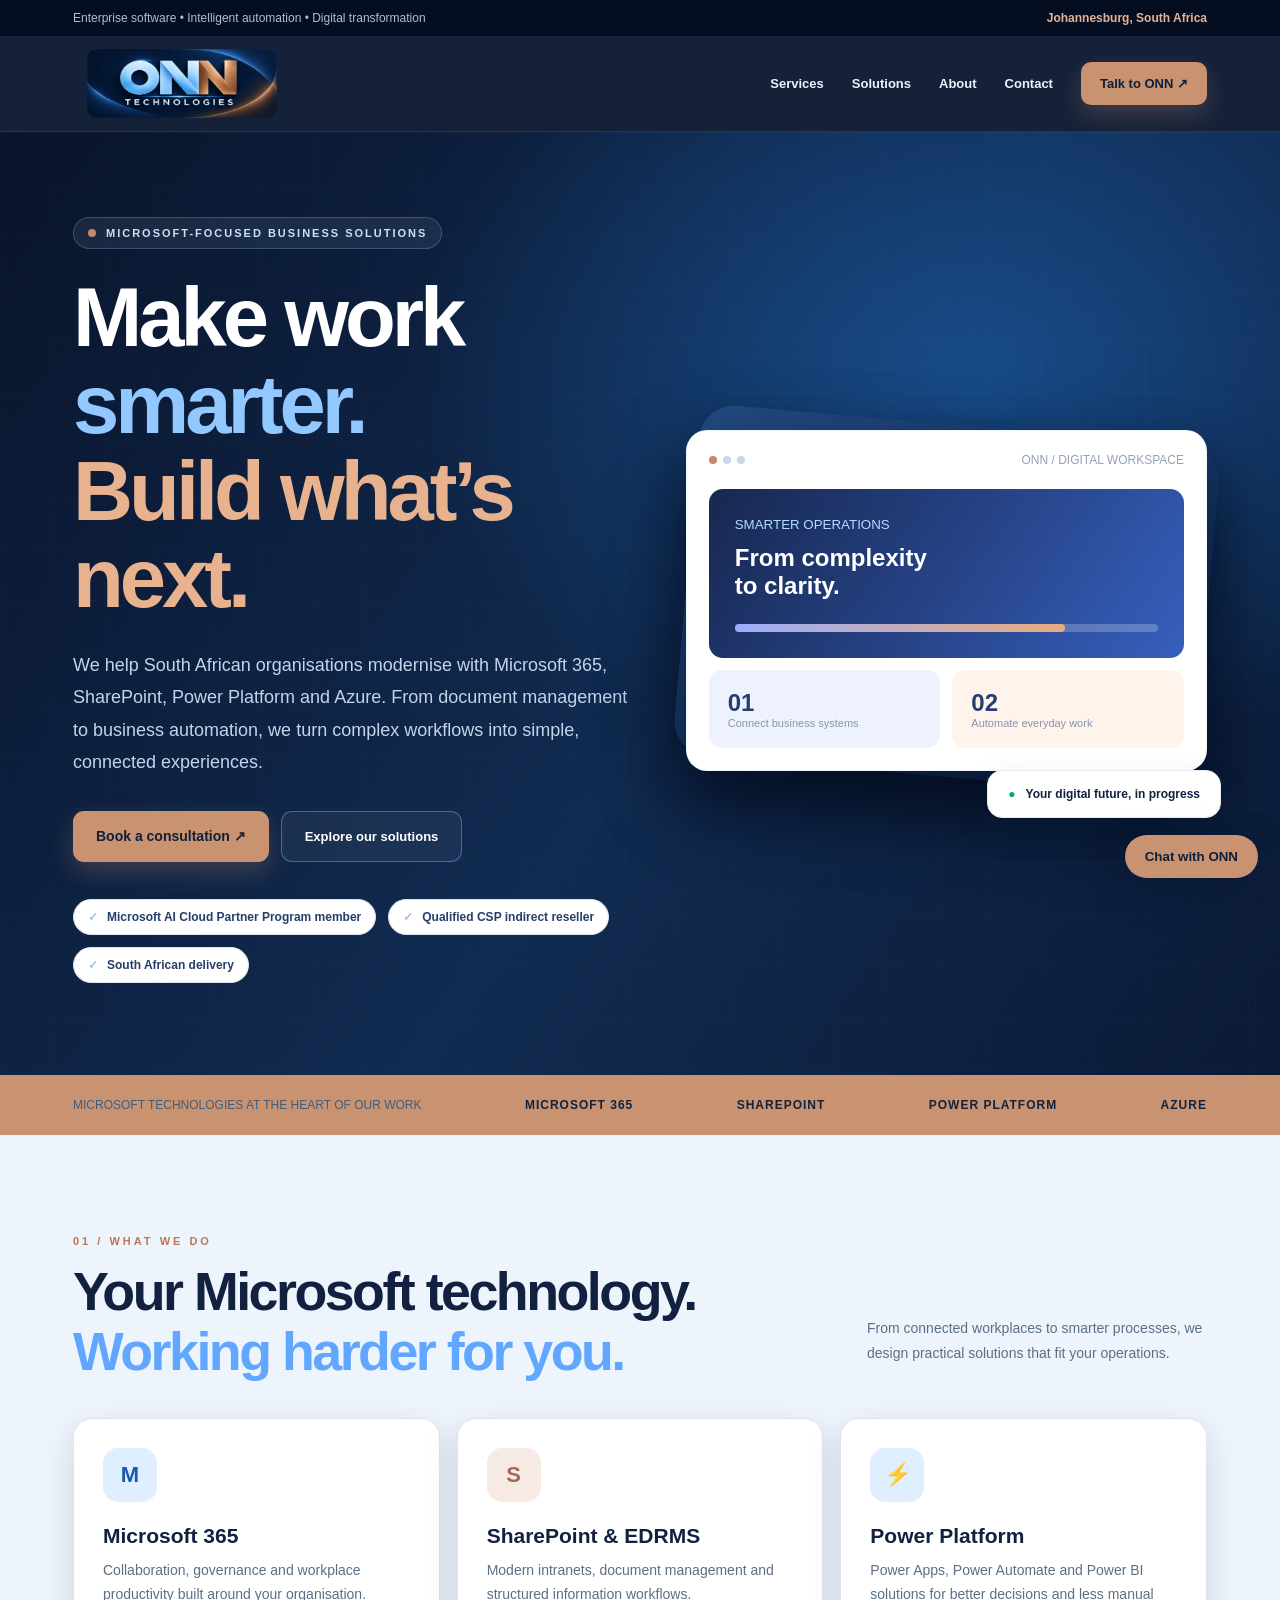
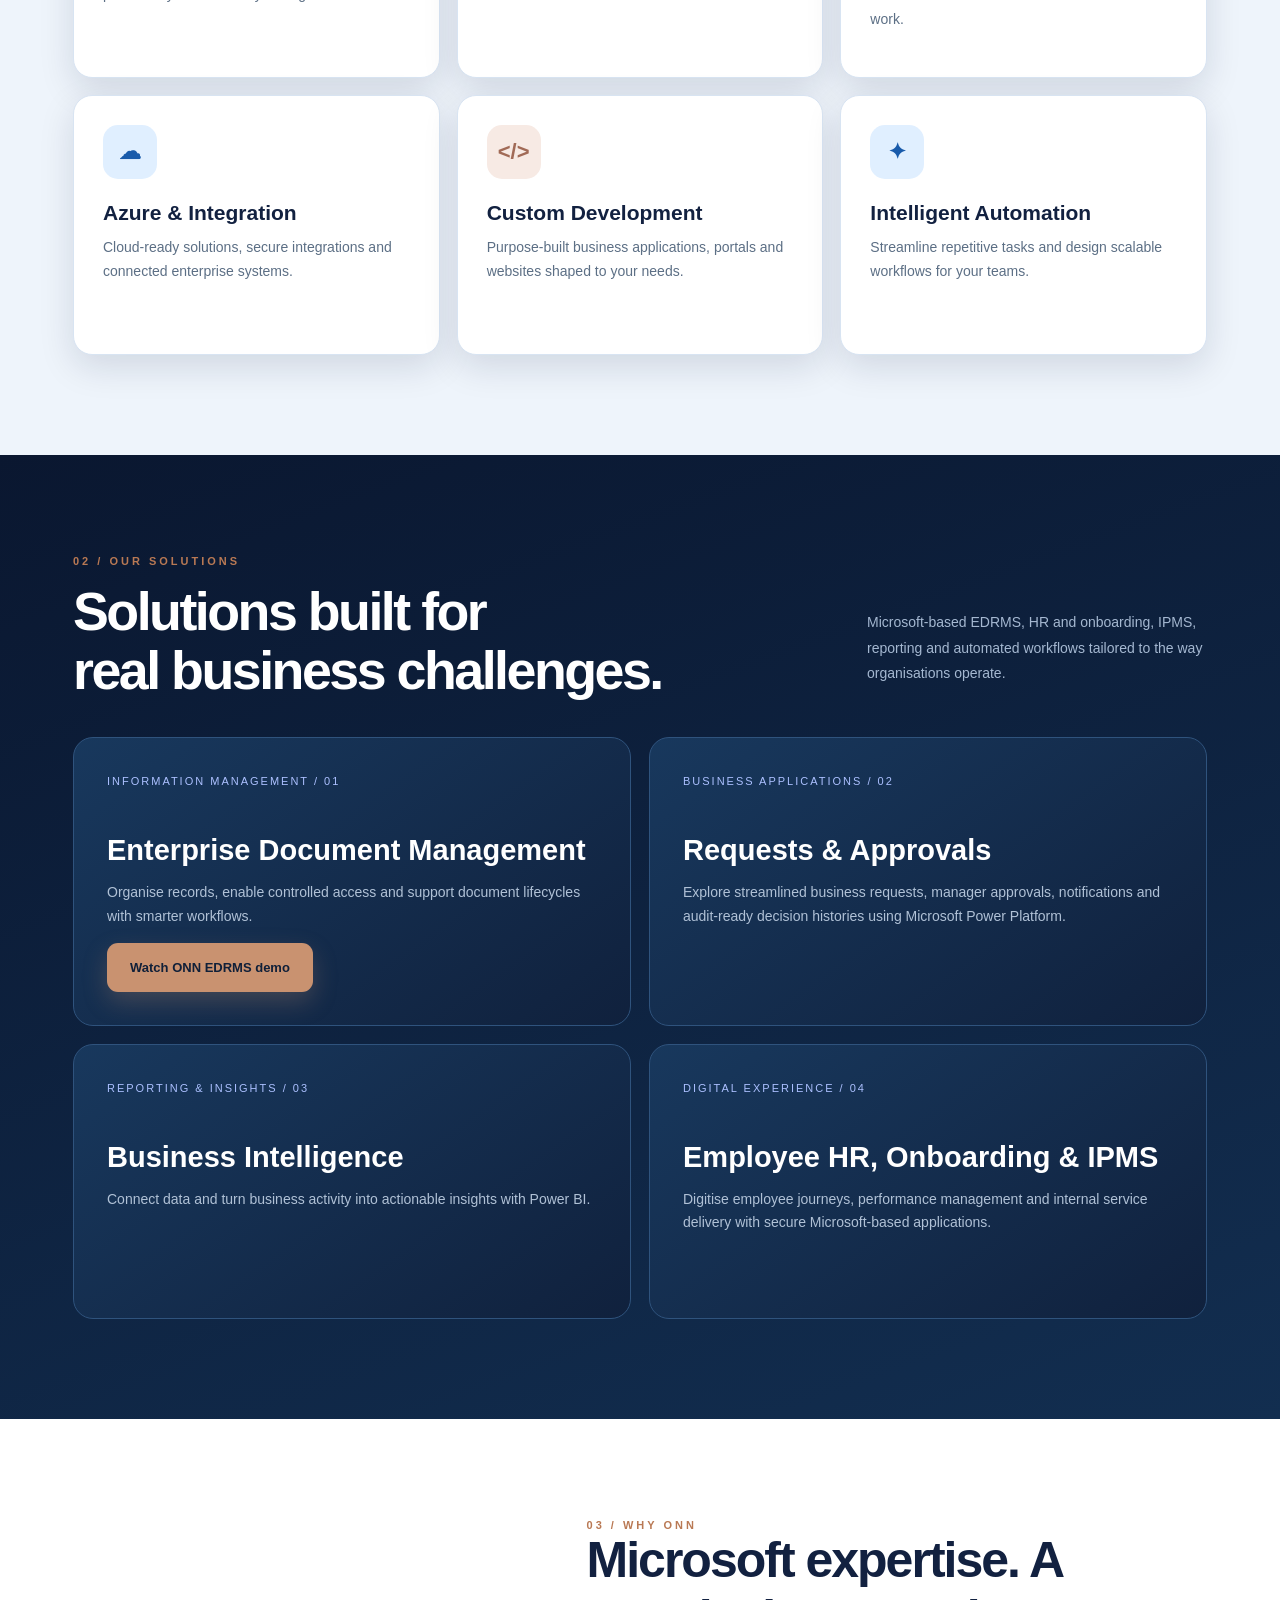
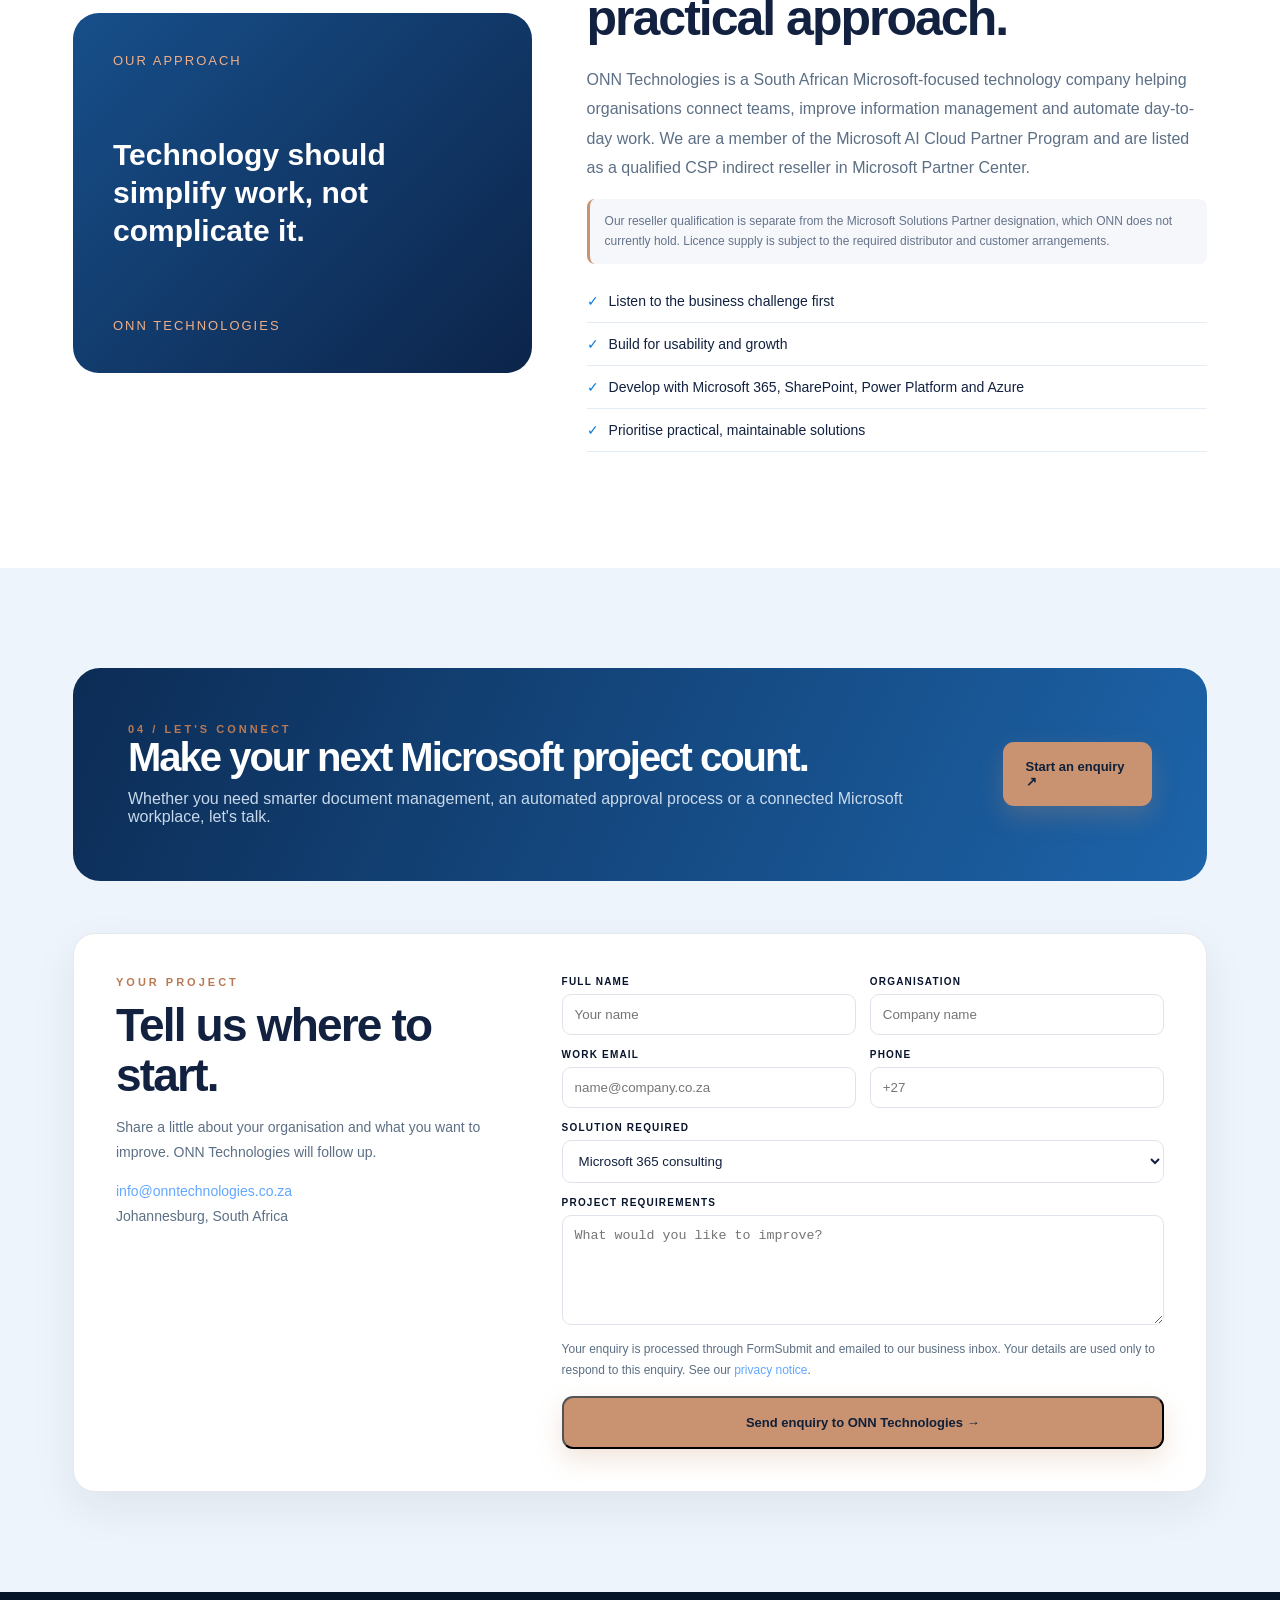
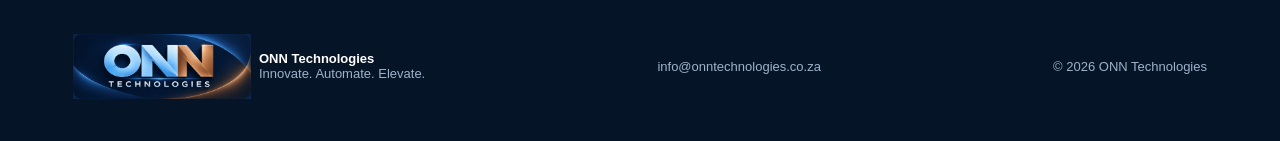
==== index.html @ a4c0054c "Refresh ONN homepage with Microsoft-first messaging and verified partner status" ====
<!doctype html>
<html lang="en">
<head>
  <meta charset="utf-8"><meta name="viewport" content="width=device-width,initial-scale=1">
  <meta name="theme-color" content="#071f47">
  <link rel="icon" href="/favicon.ico?v=20261018" sizes="any">
  <link rel="icon" type="image/png" sizes="16x16" href="/favicon-16x16.png?v=20261018">
  <link rel="icon" type="image/png" sizes="32x32" href="/favicon-32x32.png?v=20261018">
  <link rel="apple-touch-icon" sizes="180x180" href="/apple-touch-icon.png?v=20261018">
  <meta name="description" content="ONN Technologies builds Microsoft-powered business solutions across Microsoft 365, SharePoint, Power Platform, Azure and EDRMS, with custom software, AI and intelligent automation in South Africa.">
  <link rel="canonical" href="https://onntechnologies.co.za/">
  <meta name="robots" content="index,follow,max-image-preview:large">
  <meta property="og:type" content="website">
  <meta property="og:site_name" content="ONN Technologies">
  <meta property="og:url" content="https://onntechnologies.co.za/">
  <meta property="og:title" content="ONN Technologies | Microsoft Business Solutions">
  <meta property="og:description" content="ONN Technologies builds Microsoft-powered business solutions across Microsoft 365, SharePoint, Power Platform, Azure and EDRMS, with custom software, AI and intelligent automation in South Africa.">
  <meta property="og:image" content="https://onntechnologies.co.za/images/onn-social-card.png">
  <meta property="og:image:secure_url" content="https://onntechnologies.co.za/images/onn-social-card.png">
  <meta property="og:image:type" content="image/png">
  <meta property="og:image:width" content="1200">
  <meta property="og:image:height" content="630">
  <meta property="og:image:alt" content="ONN Technologies — Microsoft-powered business solutions. Microsoft 365, SharePoint, Power Platform, Azure, EDRMS and intelligent automation. Custom software &amp; AI. Built around your business.">
  <meta name="twitter:card" content="summary_large_image">
  <meta name="twitter:title" content="ONN Technologies | Microsoft Business Solutions">
  <meta name="twitter:description" content="ONN Technologies builds Microsoft-powered business solutions across Microsoft 365, SharePoint, Power Platform, Azure and EDRMS, with custom software, AI and intelligent automation in South Africa.">
  <meta name="twitter:image" content="https://onntechnologies.co.za/images/onn-social-card.png">
  <meta name="twitter:image:alt" content="ONN Technologies — Microsoft-powered business solutions. Microsoft 365, SharePoint, Power Platform, Azure, EDRMS and intelligent automation. Custom software &amp; AI. Built around your business.">
  <script type="application/ld+json">{"@context":"https://schema.org","@type":"Organization","name":"ONN Technologies","url":"https://onntechnologies.co.za/","email":"info@onntechnologies.co.za","description":"ONN Technologies builds Microsoft-powered business solutions across Microsoft 365, SharePoint, Power Platform, Azure and EDRMS, with custom software, AI and intelligent automation in South Africa.","areaServed":{"@type":"Country","name":"South Africa"}}</script>
  <!-- Google Analytics 4: ONN Technologies -->
  <script async src="https://www.googletagmanager.com/gtag/js?id=G-RWSY60K7QZ"></script>
  <script>
    window.dataLayer = window.dataLayer || [];
    function gtag(){dataLayer.push(arguments);}
    gtag('js', new Date());
    gtag('config', 'G-RWSY60K7QZ');
  </script>
  <title>ONN Technologies | Microsoft Business Solutions</title>
  <style>
:root{--navy:#101b34;--blue:#315fd1;--orange:#d9794c;--pale:#f7f7f5;--text:#24304a;--sub:#68758a}*{box-sizing:border-box}html{scroll-behavior:smooth}body{margin:0;font-family:Inter,Segoe UI,Arial,sans-serif;color:var(--text);background:#fff}a{text-decoration:none;color:inherit}.wrap{max-width:1190px;margin:auto;padding:0 28px}.bar{height:36px;background:#10182c;color:#d3d9e7;font-size:12px;display:flex;align-items:center}.bar .wrap{width:100%;display:flex;justify-content:space-between}.bar strong{color:#ffc0a0}.nav{position:sticky;top:0;z-index:20;background:#ffffffed;backdrop-filter:blur(15px);border-bottom:1px solid #e8e9ee}.navin{height:78px;display:flex;align-items:center;justify-content:space-between}.brand{display:flex;align-items:center;gap:12px;font-weight:900;font-size:23px;letter-spacing:-1.1px;color:var(--navy)}.logomark{height:46px;width:46px;background:linear-gradient(140deg,#14224a,#467bec 65%,#d9794c);border-radius:14px;display:grid;place-items:center;color:white;box-shadow:0 10px 20px #1468e52e;font-size:26px}.brand small{display:block;font-size:9px;letter-spacing:4px;color:#8192a9;margin-top:-4px}.brand em{color:var(--orange);font-style:normal}.navlinks{display:flex;gap:28px;align-items:center;font-size:13px;font-weight:700}.navlinks a:hover{color:var(--blue)}.navlinks .call{color:white;background:var(--navy);padding:14px 19px;border-radius:10px}.menu{display:none;background:none;border:0;font-size:27px}.hero{background:linear-gradient(150deg,#f0f3fd 0,#fff 62%,#fff8f1 100%);overflow:hidden}.heroin{min-height:680px;display:grid;grid-template-columns:1.04fr .96fr;gap:48px;align-items:center;padding-top:85px;padding-bottom:92px}.tag{display:inline-flex;align-items:center;gap:10px;border:1px solid #dce2f3;padding:9px 14px;border-radius:25px;background:white;font-size:11px;letter-spacing:2px;font-weight:850;color:#3157a2}.tag:before{content:"";height:8px;width:8px;background:var(--orange);border-radius:50%}h1{font-size:clamp(47px,5.8vw,78px);line-height:1.045;letter-spacing:-4.5px;color:var(--navy);margin:26px 0}h1 span{color:var(--blue)}h1 em{color:var(--orange);font-style:normal}.lead{color:var(--sub);font-size:18px;line-height:1.8;max-width:570px}.buttons{display:flex;gap:12px;flex-wrap:wrap;margin-top:33px}.btn{padding:17px 23px;border-radius:11px;font-weight:800;font-size:13px;display:inline-block;transition:.2s}.btn:hover{transform:translateY(-3px)}.btn-primary{color:white;background:var(--orange);box-shadow:0 15px 28px #d9794c3f}.btn-outline{background:white;border:1px solid #dfe4ec}.trust{display:flex;gap:18px;flex-wrap:wrap;margin-top:37px;color:#73849b;font-size:12px}.trust span:before{content:'✓';color:#1a8c72;margin-right:7px}.art{position:relative;padding:35px 0}.art:before{content:'';position:absolute;inset:30px 0;background:linear-gradient(145deg,#151e3e,#294275);border-radius:35px;transform:rotate(5deg);box-shadow:0 35px 55px #09264e37}.dashboard{position:relative;background:#fff;border-radius:21px;box-shadow:0 24px 55px #0f30604f;padding:22px}.dashbar{display:flex;justify-content:space-between;align-items:center;font-size:12px;color:#94a2b5}.dots{display:flex;gap:6px}.dots i{width:8px;height:8px;border-radius:50%;background:#cbd6e6}.dots i:first-child{background:var(--orange)}.dashhero{background:linear-gradient(130deg,#17294f,#3765ce);padding:26px;border-radius:14px;margin-top:22px;color:white}.dashhero small{color:#b5dcff}.dashhero h3{font-size:24px;margin:11px 0 24px}.track{height:8px;border-radius:20px;background:#ffffff3a}.track:before{content:'';display:block;height:100%;width:78%;background:linear-gradient(90deg,#9aaefa,#e9ab7f);border-radius:20px}.stats{display:grid;grid-template-columns:1fr 1fr;gap:12px;margin-top:12px}.stat{background:#eef2ff;padding:19px;border-radius:13px}.stat:nth-child(2){background:#fff4ec}.stat strong{font-size:24px;color:#263d72}.stat span{display:block;font-size:11px;color:#8695ab}.float{position:absolute;right:-14px;bottom:-12px;background:white;border:1px solid #e5e8ef;border-radius:15px;padding:16px 20px;box-shadow:0 13px 33px #092b4e22;font-size:12px;font-weight:800}.float b{color:#08a66a;margin-right:7px}.ribbon{background:#101b35;color:#d5e4f6}.ribbonin{display:flex;justify-content:space-between;align-items:center;padding-top:23px;padding-bottom:23px;gap:24px;flex-wrap:wrap}.ribbon b{font-size:12px;letter-spacing:1px}.ribbon p{color:#93a7c2;font-size:12px;margin:0}.section{padding:100px 0}.section.light{background:var(--pale)}.section.dark{background:#111c35;color:white}.sectionlabel{color:var(--orange);font-size:11px;letter-spacing:3px;font-weight:900}.heading{display:flex;align-items:end;justify-content:space-between;gap:25px;margin:15px 0 37px}.heading h2{font-size:clamp(35px,4.2vw,56px);line-height:1.1;letter-spacing:-2.5px;max-width:690px;margin:0}.heading h2 em{color:var(--blue);font-style:normal}.heading p{max-width:340px;color:var(--sub);font-size:14px;line-height:1.8}.cards{display:grid;grid-template-columns:repeat(3,1fr);gap:17px}.card{background:white;border:1px solid #e5e8ef;padding:29px;border-radius:19px;min-height:260px;transition:.2s}.card:hover{transform:translateY(-5px);box-shadow:0 22px 45px #123b7214}.ico{width:54px;height:54px;border-radius:15px;background:#e9edff;display:grid;place-items:center;color:var(--blue);font-size:22px;font-weight:850}.card:nth-child(3n+2) .ico{background:#fff0e7;color:var(--orange)}.card h3{font-size:21px;margin:22px 0 10px}.card p{color:var(--sub);font-size:14px;line-height:1.75;margin:0}.dark .heading p{color:#a5b8d1}.solutiongrid{display:grid;grid-template-columns:repeat(2,1fr);gap:18px}.solution{padding:33px;background:linear-gradient(130deg,#202e55,#121f3c);border:1px solid #34466e;border-radius:20px;min-height:275px}.solution small{font-size:11px;color:#acc0ff;letter-spacing:2px}.solution h3{font-size:29px;margin:45px 0 12px}.solution p{font-size:14px;color:#b0c1d6;line-height:1.7}.aboutgrid{display:grid;grid-template-columns:.85fr 1.15fr;gap:55px;align-items:center}.quote{min-height:360px;border-radius:26px;padding:40px;background:linear-gradient(150deg,#355ed1,#17274f);color:white;display:flex;flex-direction:column;justify-content:space-between}.quote strong{font-size:30px;line-height:1.27}.quote span{color:#f1ae86;font-size:13px;letter-spacing:2px}.aboutgrid h2{font-size:50px;letter-spacing:-2px;margin:0 0 18px}.aboutgrid p{color:var(--sub);line-height:1.85}.points{padding:0;list-style:none}.points li{padding:13px 0;border-bottom:1px solid #e4ecf5;font-size:14px}.points li:before{content:'✓';color:#0b78dd;margin-right:10px}.cta{background:linear-gradient(120deg,#0a2550,#0e4a94);border-radius:27px;padding:55px;color:white;display:flex;justify-content:space-between;align-items:center;gap:35px}.cta h2{font-size:40px;letter-spacing:-2px;margin:0 0 10px}.cta p{color:#c8d9eb;margin:0}.footer{background:#061428;color:#9fb2c9;padding:42px 0;font-size:13px}.footerin{display:flex;justify-content:space-between;align-items:center;gap:30px;flex-wrap:wrap}.footer strong{color:white} .preview{position:fixed;bottom:18px;left:18px;z-index:40;background:#ffeddb;color:#71400a;border:1px solid #ffd4a2;border-radius:12px;padding:10px 15px;font-weight:800;font-size:12px;box-shadow:0 10px 24px #0002} @media(max-width:850px){.heroin,.aboutgrid{grid-template-columns:1fr}.art{max-width:560px;margin:auto;width:100%}.cards{grid-template-columns:repeat(2,1fr)}.heading{display:block}.menu{display:block}.navlinks{display:none;position:absolute;top:78px;left:0;right:0;background:white;padding:25px;box-shadow:0 15px 30px #0001;flex-direction:column}.navlinks.open{display:flex}.ribbonin{justify-content:center}}@media(max-width:600px){.wrap{padding:0 20px}.bar{display:none}.heroin{padding-top:55px}h1{letter-spacing:-2.6px}.cards,.solutiongrid{grid-template-columns:1fr}.section{padding:65px 0}.heading h2,.aboutgrid h2{font-size:38px}.cta{display:block;padding:32px}.cta h2{font-size:31px}.cta .btn{margin-top:22px}.float{right:0}.ribbonin{justify-content:flex-start}.preview{font-size:10px}}

/* Refined ONN signature palette: sapphire, ink, ivory, muted copper */
:root{--navy:#101b34;--blue:#315fd1;--orange:#d9794c;--pale:#f7f7f5;--text:#24304a;--sub:#68758a}
.hero{background:radial-gradient(circle at 80% 10%,#e7ecff 0,transparent 43%),linear-gradient(140deg,#f9faff,#fff 65%,#fff5ee)}
.btn-primary{background:linear-gradient(125deg,#ce6c41,#e48b61);box-shadow:0 13px 30px #d9794c36}
.logomark{background:linear-gradient(140deg,#12234a,#3765ce 70%,#d9794c)}
.card{box-shadow:0 5px 25px #19264a08}.card:hover{border-color:#b9c8f6;box-shadow:0 22px 48px #273f7e1b}
.art:before{background:linear-gradient(150deg,#111c35,#273e72)}
.dashhero{background:linear-gradient(125deg,#172750,#365fbd)}
.section.dark{background:linear-gradient(145deg,#101b34,#182749)}
.solution{background:linear-gradient(145deg,#1b2b51,#14213e);border-color:#34476f}
:focus-visible{outline:3px solid #315fd1;outline-offset:3px}

/* VISIBLY DISTINCT SECOND COLOUR DIRECTION — deep midnight editorial */
:root{--navy:#08142c;--blue:#61a7ff;--orange:#ffad69;--pale:#edf4fa;--text:#122140;--sub:#5c6f85}
.bar{background:#050d20;color:#aebed4}
.nav{background:#0b1831f5;border-color:#1e345a}.brand{color:#fff}.brand small{color:#a7bddd}.navlinks{color:#ecf3ff}.navlinks .call{background:#ffa766;color:#142344}.menu{color:white}
.hero{background:radial-gradient(ellipse at 76% 25%,#174b88 0%,transparent 41%),linear-gradient(125deg,#09142b 0%,#112b51 55%,#0b1a35 100%)!important;position:relative}
.hero:before{content:'';position:absolute;inset:0;opacity:.35;pointer-events:none;background-image:linear-gradient(#ffffff0c 1px,transparent 1px),linear-gradient(90deg,#ffffff0c 1px,transparent 1px);background-size:52px 52px}
.heroin{position:relative;min-height:740px}
.hero h1{color:#fff;font-size:clamp(57px,6.5vw,90px);letter-spacing:-4px}
.hero h1 span{color:#8dc3ff}.hero h1 em{color:#ffb777}
.hero .lead{color:#c4d4e9}.hero .trust{color:#bdcce0}.hero .trust span:before{color:#ffa766}
.hero .tag{background:#ffffff12;border-color:#6da3e955;color:#c3e2ff}
.hero .btn-primary{background:#ffa766;color:#12213e;box-shadow:0 12px 35px #f7995840}
.hero .btn-outline{background:#ffffff0d;border-color:#88bfff66;color:#fff}
.art:before{background:linear-gradient(145deg,#234b83,#0d254b)!important;box-shadow:0 38px 70px #02081680}
.dashboard{border:1px solid #bddaff44;box-shadow:0 32px 76px #02071690}
.logomark{background:linear-gradient(130deg,#316ac3,#80bbff 65%,#ffa766)}
.ribbon{background:#f5a66b;color:#10203d}.ribbon p{color:#32435d}
.section.light{background:#eef4fb}.sectionlabel{color:#c36a2a}
.section.dark{background:linear-gradient(160deg,#0a1730,#122e50)!important}
.card{border:1px solid #d8e4f2;box-shadow:0 12px 35px #071b3920}.card:hover{border-color:#83b9f1}
.ico{background:#e0efff;color:#195bab}.card:nth-child(3n+2) .ico{background:#fff0e2;color:#bd6c2c}
.solution{background:linear-gradient(145deg,#18385d,#10213d);border-color:#2f537d}
.quote{background:linear-gradient(135deg,#174f8a,#0c244a)}
.cta{background:linear-gradient(115deg,#0c2c55,#1d64aa)}.cta .btn-primary{background:#ffad69;color:#132441}
.preview{background:#102c56;color:#fff;border-color:#69a2dd}
@media(max-width:850px){.navlinks{background:#0b1831;color:#fff}}

/* Softer copper accents — client preview, no changes to live site */
:root{--orange:#C48770}
.hero h1 em{color:#E0B5A2}
.hero .btn-primary,.cta .btn-primary{background:#C48770;color:#101c31;box-shadow:0 12px 30px #985e4b30}
.navlinks .call{background:#3E77B8;color:#fff}
.ribbon{background:#D5E4F3;color:#11233F}.ribbon p{color:#425D7A}
.hero .trust span:before{color:#9BC4E9}
.tag:before,.dots i:first-child{background:#C48770}
.logomark{background:linear-gradient(135deg,#204377,#5788C2 75%,#C48770)}
.sectionlabel{color:#B87961}
.card:nth-child(3n+2) .ico{background:#F7EAE4;color:#A16A56}
.preview{background:#102c56;color:#fff}
.original-logo{display:block;width:78px;height:78px;object-fit:contain;border-radius:16px;box-shadow:0 4px 15px rgba(16,27,52,.12)}.navin{height:92px}.visually-hidden{position:absolute;width:1px;height:1px;padding:0;margin:-1px;overflow:hidden;clip:rect(0,0,0,0);white-space:nowrap;border:0}@media(max-width:720px){.original-logo{width:60px;height:60px}.navin{height:76px}}
 .footer-identity{display:flex;align-items:center;gap:8px}

/* ONN premium Microsoft-focused refinement */
:root{--orange:#c99270!important}
.bar strong{color:#e6b395!important}
.nav{background:#0b1831f5!important}
.onn-wordmark{display:flex;flex-direction:column;align-items:flex-start;justify-content:center;line-height:1;width:190px;min-height:65px;color:#eaf4ff}
.onn-letters{font-size:48px;letter-spacing:-6px;font-weight:900;font-family:Segoe UI,Arial,sans-serif;color:#91c8ff}.onn-letters span{color:#c99270}
.onn-caption{letter-spacing:4.1px;font-weight:750;font-size:12px;color:#eef4ff;padding-left:4px;margin-top:3px}
.hero h1 em{color:#e9b28e!important}.hero h1 span{color:#91c8ff!important}
.btn-primary,.navlinks .call{background:#c99270!important;color:#102039!important;box-shadow:0 10px 24px #c9927040!important}
.ribbon{background:#c99270!important}
.sectionlabel{color:#b97954!important}
@media(max-width:600px){.onn-letters{font-size:38px}.onn-caption{font-size:10px}.onn-wordmark{width:150px}.hero h1{font-size:49px}}

</style>
<style> .brand img{width:190px!important;max-height:72px;object-fit:contain} .navin{min-height:88px;height:auto;padding-top:8px;padding-bottom:8px} .footer-identity img{width:178px!important} @media(max-width:600px){.brand img{width:155px!important}.navin{min-height:74px}} 

/* ONN premium Microsoft-focused refinement */
:root{--orange:#c99270!important}
.bar strong{color:#e6b395!important}
.nav{background:#0b1831f5!important}
.onn-wordmark{display:flex;flex-direction:column;align-items:flex-start;justify-content:center;line-height:1;width:190px;min-height:65px;color:#eaf4ff}
.onn-letters{font-size:48px;letter-spacing:-6px;font-weight:900;font-family:Segoe UI,Arial,sans-serif;color:#91c8ff}.onn-letters span{color:#c99270}
.onn-caption{letter-spacing:4.1px;font-weight:750;font-size:12px;color:#eef4ff;padding-left:4px;margin-top:3px}
.hero h1 em{color:#e9b28e!important}.hero h1 span{color:#91c8ff!important}
.btn-primary,.navlinks .call{background:#c99270!important;color:#102039!important;box-shadow:0 10px 24px #c9927040!important}
.ribbon{background:#c99270!important}
.sectionlabel{color:#b97954!important}
@media(max-width:600px){.onn-letters{font-size:38px}.onn-caption{font-size:10px}.onn-wordmark{width:150px}.hero h1{font-size:49px}}


.live-contact{display:grid;grid-template-columns:.8fr 1.2fr;gap:44px;align-items:start;margin-top:52px;padding:42px;background:#fff;border:1px solid #e5e8ef;border-radius:22px;box-shadow:0 16px 45px #12213e12}
.live-contact h2{font-size:clamp(30px,3.8vw,46px);line-height:1.1;letter-spacing:-1.8px;margin:12px 0}
.live-contact p{color:var(--sub);font-size:14px;line-height:1.8}.live-contact a{color:var(--blue)}
.contact-form{display:grid;grid-template-columns:1fr 1fr;gap:14px}
.contact-form .field{display:flex;flex-direction:column;gap:7px}
.contact-form .field.full,.contact-form .full{grid-column:1/-1}
.contact-form label{font-size:10px;letter-spacing:1.2px;font-weight:850;color:var(--navy)}
.contact-form input,.contact-form select,.contact-form textarea{width:100%;border:1px solid #dfe4ec;border-radius:9px;padding:12px;background:#fff;color:var(--text)}
.contact-form textarea{min-height:110px;resize:vertical}
.contact-form .privacy{font-size:12px;color:var(--sub);margin:0}.contact-form .status{display:none;font-size:13px;margin:0}
.contact-form button:disabled{opacity:.65;cursor:wait}
@media(max-width:850px){.live-contact{grid-template-columns:1fr;gap:22px}}
@media(max-width:600px){.live-contact{padding:24px}.contact-form{grid-template-columns:1fr}.contact-form .field.full,.contact-form .full{grid-column:auto}}

/* Spacious ONN lockup aligned to the supplied reference */
.brand{min-width:210px;padding:5px 14px}
.onn-wordmark{width:100%;min-height:72px;align-items:center;gap:2px;padding:5px 8px}
.onn-letters{font-size:52px;letter-spacing:-5px;line-height:.92}
.onn-caption{font-size:10px;letter-spacing:4.8px;padding-left:5px;margin-top:7px}
.footer-identity .onn-wordmark{width:200px;min-height:76px;align-items:center}
@media(max-width:720px){
  .brand{min-width:0;padding:3px 8px}
  .onn-wordmark{width:166px;min-height:60px}
  .onn-letters{font-size:43px}
  .onn-caption{font-size:9px;letter-spacing:4.2px;margin-top:5px}
  .footer-identity .onn-wordmark{width:166px;min-height:62px}
}

.onn-logo-image{display:block;width:210px;max-width:100%;height:auto;object-fit:contain}
.footer-identity .onn-logo-image{width:200px}
@media(max-width:720px){.onn-logo-image{width:166px}.footer-identity .onn-logo-image{width:166px}}
 .partner-note{font-size:12px!important;line-height:1.7!important;color:#65738a!important;background:#f5f7fb;border-left:3px solid #c99270;border-radius:8px;padding:12px 15px} .trust{gap:12px} .trust span{display:inline-flex;align-items:center;background:#fff;border:1px solid #dbe4f3;border-radius:100px;padding:10px 14px;color:#263e69;font-weight:700} .trust span:before{margin-right:9px} .hero .btn-primary{font-size:14px} @media(max-width:600px){.trust span{font-size:11px}} </style><link rel="stylesheet" href="./chatbot.css?v=20261023-1"></head><body><div class="bar"><div class="wrap"><span>Enterprise software • Intelligent automation • Digital transformation</span><span><strong>Johannesburg, South Africa</strong></span></div></div><header class="nav"><div class="wrap navin"><a class="brand" href="#home"><img class="onn-logo-image" src="./onn-logo-brand.webp" alt="ONN Technologies"></a><button aria-label="Open menu" aria-expanded="false" aria-controls="links" class="menu" id="menu">☰</button><div class="navlinks" id="links"><a href="#services">Services</a><a href="#solutions">Solutions</a><a href="#about">About</a><a href="#contact">Contact</a><a class="call" href="#contact">Talk to ONN ↗</a></div></div></header><main><section class="hero" id="home"><div class="wrap heroin"><div><span class="tag">MICROSOFT-FOCUSED BUSINESS SOLUTIONS</span><h1>Make work <span>smarter.</span><br/><em>Build what’s next.</em></h1><p class="lead">We help South African organisations modernise with Microsoft 365, SharePoint, Power Platform and Azure. From document management to business automation, we turn complex workflows into simple, connected experiences.</p><div class="buttons"><a class="btn btn-primary" href="#contact">Book a consultation ↗</a><a class="btn btn-outline" href="#solutions">Explore our solutions</a></div><div class="trust"><span>Microsoft AI Cloud Partner Program member</span><span>Qualified CSP indirect reseller</span><span>South African delivery</span></div></div><div class="art"><div class="dashboard"><div class="dashbar"><div class="dots"><i></i><i></i><i></i></div>ONN / DIGITAL WORKSPACE</div><div class="dashhero"><small>SMARTER OPERATIONS</small><h3>From complexity<br/>to clarity.</h3><div class="track"></div></div><div class="stats"><div class="stat"><strong>01</strong><span>Connect business systems</span></div><div class="stat"><strong>02</strong><span>Automate everyday work</span></div></div></div><div class="float"><b>●</b> Your digital future, in progress</div></div></div></section><div class="ribbon"><div class="wrap ribbonin"><p>MICROSOFT TECHNOLOGIES AT THE HEART OF OUR WORK</p><b>MICROSOFT 365</b><b>SHAREPOINT</b><b>POWER PLATFORM</b><b>AZURE</b></div></div><section class="section light" id="services"><div class="wrap"><div class="sectionlabel">01 / WHAT WE DO</div><div class="heading"><h2>Your Microsoft technology. <em>Working harder for you.</em></h2><p>From connected workplaces to smarter processes, we design practical solutions that fit your operations.</p></div><div class="cards"><article class="card"><div class="ico">M</div><h3>Microsoft 365</h3><p>Collaboration, governance and workplace productivity built around your organisation.</p></article><article class="card"><div class="ico">S</div><h3>SharePoint &amp; EDRMS</h3><p>Modern intranets, document management and structured information workflows.</p></article><article class="card"><div class="ico">⚡</div><h3>Power Platform</h3><p>Power Apps, Power Automate and Power BI solutions for better decisions and less manual work.</p></article><article class="card"><div class="ico">☁</div><h3>Azure &amp; Integration</h3><p>Cloud-ready solutions, secure integrations and connected enterprise systems.</p></article><article class="card"><div class="ico">&lt;/&gt;</div><h3>Custom Development</h3><p>Purpose-built business applications, portals and websites shaped to your needs.</p></article><article class="card"><div class="ico">✦</div><h3>Intelligent Automation</h3><p>Streamline repetitive tasks and design scalable workflows for your teams.</p></article></div></div></section><section class="section dark" id="solutions"><div class="wrap"><div class="sectionlabel">02 / OUR SOLUTIONS</div><div class="heading"><h2>Solutions built for <br/>real business challenges.</h2><p>Microsoft-based EDRMS, HR and onboarding, IPMS, reporting and automated workflows tailored to the way organisations operate.</p></div><div class="solutiongrid"><div class="solution"><small>INFORMATION MANAGEMENT / 01</small><h3>Enterprise Document Management</h3><p>Organise records, enable controlled access and support document lifecycles with smarter workflows.</p><a class="btn btn-primary" href="https://www.linkedin.com/feed/update/urn:li:activity:7519471505211170816" target="_blank" rel="noopener noreferrer" aria-label="Watch ONN EDRMS demo on LinkedIn (opens in a new tab)">Watch ONN EDRMS demo</a></div><div class="solution"><small>BUSINESS APPLICATIONS / 02</small><h3>Requests &amp; Approvals</h3><p>Explore streamlined business requests, manager approvals, notifications and audit-ready decision histories using Microsoft Power Platform.</p></div><div class="solution"><small>REPORTING &amp; INSIGHTS / 03</small><h3>Business Intelligence</h3><p>Connect data and turn business activity into actionable insights with Power BI.</p></div><div class="solution"><small>DIGITAL EXPERIENCE / 04</small><h3>Employee HR, Onboarding &amp; IPMS</h3><p>Digitise employee journeys, performance management and internal service delivery with secure Microsoft-based applications.</p></div></div></div></section><section class="section" id="about"><div class="wrap aboutgrid"><div class="quote"><span>OUR APPROACH</span><strong>Technology should simplify work, not complicate it.</strong><span>ONN TECHNOLOGIES</span></div><div><div class="sectionlabel">03 / WHY ONN</div><h2>Microsoft expertise. A practical approach.</h2><p>ONN Technologies is a South African Microsoft-focused technology company helping organisations connect teams, improve information management and automate day-to-day work. We are a member of the Microsoft AI Cloud Partner Program and are listed as a qualified CSP indirect reseller in Microsoft Partner Center.</p><p class="partner-note">Our reseller qualification is separate from the Microsoft Solutions Partner designation, which ONN does not currently hold. Licence supply is subject to the required distributor and customer arrangements.</p><ul class="points"><li>Listen to the business challenge first</li><li>Build for usability and growth</li><li>Develop with Microsoft 365, SharePoint, Power Platform and Azure</li><li>Prioritise practical, maintainable solutions</li></ul></div></div></section><section class="section light" id="contact"><div class="wrap">
<div class="cta"><div><div class="sectionlabel">04 / LET'S CONNECT</div><h2>Make your next Microsoft project count.</h2><p>Whether you need smarter document management, an automated approval process or a connected Microsoft workplace, let's talk.</p></div><a class="btn btn-primary" href="#enquiryForm">Start an enquiry ↗</a></div>
<div class="live-contact"><div><div class="sectionlabel">YOUR PROJECT</div><h2>Tell us where to start.</h2><p>Share a little about your organisation and what you want to improve. ONN Technologies will follow up.</p><p><a href="mailto:info@onntechnologies.co.za">info@onntechnologies.co.za</a><br>Johannesburg, South Africa</p></div>
<form id="contactForm" class="contact-form" action="https://formsubmit.co/ajax/info@onntechnologies.co.za" method="POST"><input type="hidden" name="_subject" value="New ONN Technologies website enquiry"><input type="hidden" name="_template" value="table"><input type="hidden" name="_captcha" value="false"><input type="text" name="_honey" aria-hidden="true" style="display:none" tabindex="-1" autocomplete="off">
<div class="field"><label for="name">FULL NAME</label><input id="name" name="name" required placeholder="Your name"></div><div class="field"><label for="company">ORGANISATION</label><input id="company" name="company" placeholder="Company name"></div>
<div class="field"><label for="email">WORK EMAIL</label><input id="email" name="email" required type="email" placeholder="name@company.co.za"></div><div class="field"><label for="phone">PHONE</label><input id="phone" name="phone" placeholder="+27"></div>
<div class="field full"><label for="service">SOLUTION REQUIRED</label><select id="service" name="service"><option>Microsoft 365 consulting</option><option>SharePoint &amp; EDRMS</option><option>Power Platform</option><option>Azure &amp; Integration</option><option>Custom Development</option><option>Intelligent Automation</option><option>Microsoft licensing enquiry</option><option>Other</option></select></div>
<div class="field full"><label for="message">PROJECT REQUIREMENTS</label><textarea id="message" name="message" placeholder="What would you like to improve?"></textarea></div>
<p class="privacy full">Your enquiry is processed through FormSubmit and emailed to our business inbox. Your details are used only to respond to this enquiry. See our <a href="privacy.html">privacy notice</a>.</p><button class="btn btn-primary full" type="submit">Send enquiry to ONN Technologies <span>→</span></button><p class="status full" id="status" role="status" aria-live="polite">Thank you for contacting ONN Technologies.</p>
</form></div></div></section></main><footer class="footer"><div class="wrap footerin"><div><div class="footer-identity"><img class="onn-logo-image" src="./onn-logo-brand.webp" alt="ONN Technologies"><div><strong>ONN Technologies</strong><div>Innovate. Automate. Elevate.</div></div></div></div><div>info@onntechnologies.co.za</div><div>© 2026 ONN Technologies</div></div></footer><script>
const contactForm=document.getElementById('contactForm'),contactStatus=document.getElementById('status');
contactForm?.addEventListener('submit',async event=>{
 event.preventDefault();if(!contactForm.reportValidity())return;
 const sendButton=contactForm.querySelector('button[type="submit"]'),originalLabel=sendButton.innerHTML;
 sendButton.disabled=true;sendButton.textContent='Sending enquiry…';contactStatus.style.display='none';contactStatus.setAttribute('role','status');
 try{
  const response=await fetch(contactForm.action,{method:'POST',headers:{'Content-Type':'application/json','Accept':'application/json'},body:JSON.stringify(Object.fromEntries(new FormData(contactForm).entries()))});
  const result=await response.json();if(!response.ok||result.success===false||result.success==='false')throw new Error('Submission was not accepted');
  contactForm.reset();contactStatus.textContent='Thank you for contacting ONN Technologies. Your enquiry has been submitted successfully. We will be in touch soon.';contactStatus.style.color='#138655';contactStatus.style.display='block';
  if(typeof window.gtag==='function')window.gtag('event','generate_lead',{event_category:'contact',method:'FormSubmit'});
 }catch(error){contactStatus.textContent='We could not send your enquiry. Please try again or email info@onntechnologies.co.za directly.';contactStatus.style.color='#b42318';contactStatus.style.display='block';contactStatus.setAttribute('role','alert')}
 finally{sendButton.disabled=false;sendButton.innerHTML=originalLabel}
});
const menu=document.getElementById('menu'),links=document.getElementById('links');
links?.querySelectorAll('a').forEach(link=>link.addEventListener('click',()=>{links.classList.remove('open');menu.setAttribute('aria-expanded','false');menu.setAttribute('aria-label','Open menu')}));
menu?.addEventListener('click',()=>{const isOpen=links?.classList.toggle('open');menu.setAttribute('aria-expanded',String(Boolean(isOpen)));menu.setAttribute('aria-label',isOpen?'Close menu':'Open menu')});
</script><script defer src="./chatbot.js?v=20261021-3"></script></body></html>
---- chatbot.css ----
/* ONN public website assistant — isolated from private ONN AI */
.onn-chat-launch{position:fixed;right:22px;bottom:22px;z-index:150;border:0;border-radius:999px;padding:14px 20px;background:#c99270;color:#102039;font-weight:800;box-shadow:0 14px 40px #06152d44;cursor:pointer}
.onn-chat-panel{position:fixed;right:22px;bottom:82px;z-index:150;display:none;flex-direction:column;width:min(390px,calc(100vw - 24px));height:min(590px,calc(100dvh - 110px));background:white;border:1px solid #dce5f0;border-radius:18px;box-shadow:0 25px 75px #06152d44;overflow:hidden;color:#06152d;font:14px/1.5 Inter,Segoe UI,Arial,sans-serif}
.onn-chat-panel[data-open="true"]{display:flex}
.onn-chat-header{display:flex;align-items:center;justify-content:space-between;background:#071f47;color:white;padding:14px 16px}
.onn-chat-header strong{display:block;font-size:16px}.onn-chat-header small{color:#b9dcf8}.onn-chat-close{font-size:24px;border:0;background:transparent;color:#fff;cursor:pointer}
.onn-chat-log{flex:1;overflow-y:auto;background:#f4f7fb;padding:14px;min-height:90px}
.onn-chat-msg{max-width:91%;padding:10px 12px;margin:0 0 10px;border:1px solid #dce5f0;background:#fff;border-radius:13px;white-space:pre-wrap;overflow-wrap:anywhere}
.onn-chat-msg[data-from="visitor"]{background:#087cd8;color:#fff;margin-left:auto;border-color:#087cd8}
.onn-chat-choices{display:flex;flex-wrap:wrap;gap:7px;padding:10px;background:#fff;border-top:1px solid #dce5f0}
.onn-chat-choices button{padding:7px 10px;border:1px solid #b9d9ed;border-radius:18px;color:#075b9c;background:#fff;cursor:pointer}
.onn-chat-entry{display:flex;gap:8px;border-top:1px solid #dce5f0;padding:11px;background:white}
.onn-chat-entry input{flex:1;min-width:0;border:1px solid #dce5f0;border-radius:9px;padding:9px}
.onn-chat-entry button,.onn-lead-submit{background:#ff6b00;color:white;border:0;border-radius:9px;padding:9px 13px;cursor:pointer;font-weight:700}
.onn-chat-lead{display:none;padding:14px;overflow-y:auto;background:#fff;border-top:1px solid #dce5f0;max-height:70%;flex-shrink:0}
.onn-chat-lead[data-open="true"]{display:block}
.onn-chat-lead label{display:block;font-size:12px;font-weight:700;margin:8px 0 3px}
.onn-chat-lead input:not([type="checkbox"]),.onn-chat-lead textarea{width:100%;border:1px solid #bccada;border-radius:8px;padding:8px;color:#06152d}
.onn-chat-lead textarea{resize:vertical;min-height:64px}.onn-chat-lead .onn-consent{display:flex;align-items:flex-start;gap:8px;font-size:12px;font-weight:400}.onn-chat-lead .onn-consent input{margin-top:3px}
.onn-chat-lead p{font-size:12px;color:#52637a}.onn-chat-feedback{font-size:12px;margin:8px 0 0}.onn-chat-feedback[role="alert"]{color:#ae241c}
.onn-chat-launch:focus-visible,.onn-chat-panel button:focus-visible,.onn-chat-panel input:focus-visible,.onn-chat-panel textarea:focus-visible{outline:3px solid #38bdf8;outline-offset:2px}
@media(max-width:560px){.onn-chat-panel{right:12px;bottom:75px;width:calc(100vw - 24px);height:min(580px,calc(100dvh - 94px))}.onn-chat-launch{left:12px;right:auto;bottom:12px;width:44px;min-width:44px;min-height:44px;padding:0;border-radius:50%;font-size:0}.onn-chat-launch:after{content:"Chat";font-size:12px;line-height:1}}
@media(prefers-reduced-motion:reduce){.onn-chat-panel,.onn-chat-launch{scroll-behavior:auto}}

.onn-chat-panel [hidden]{display:none!important}
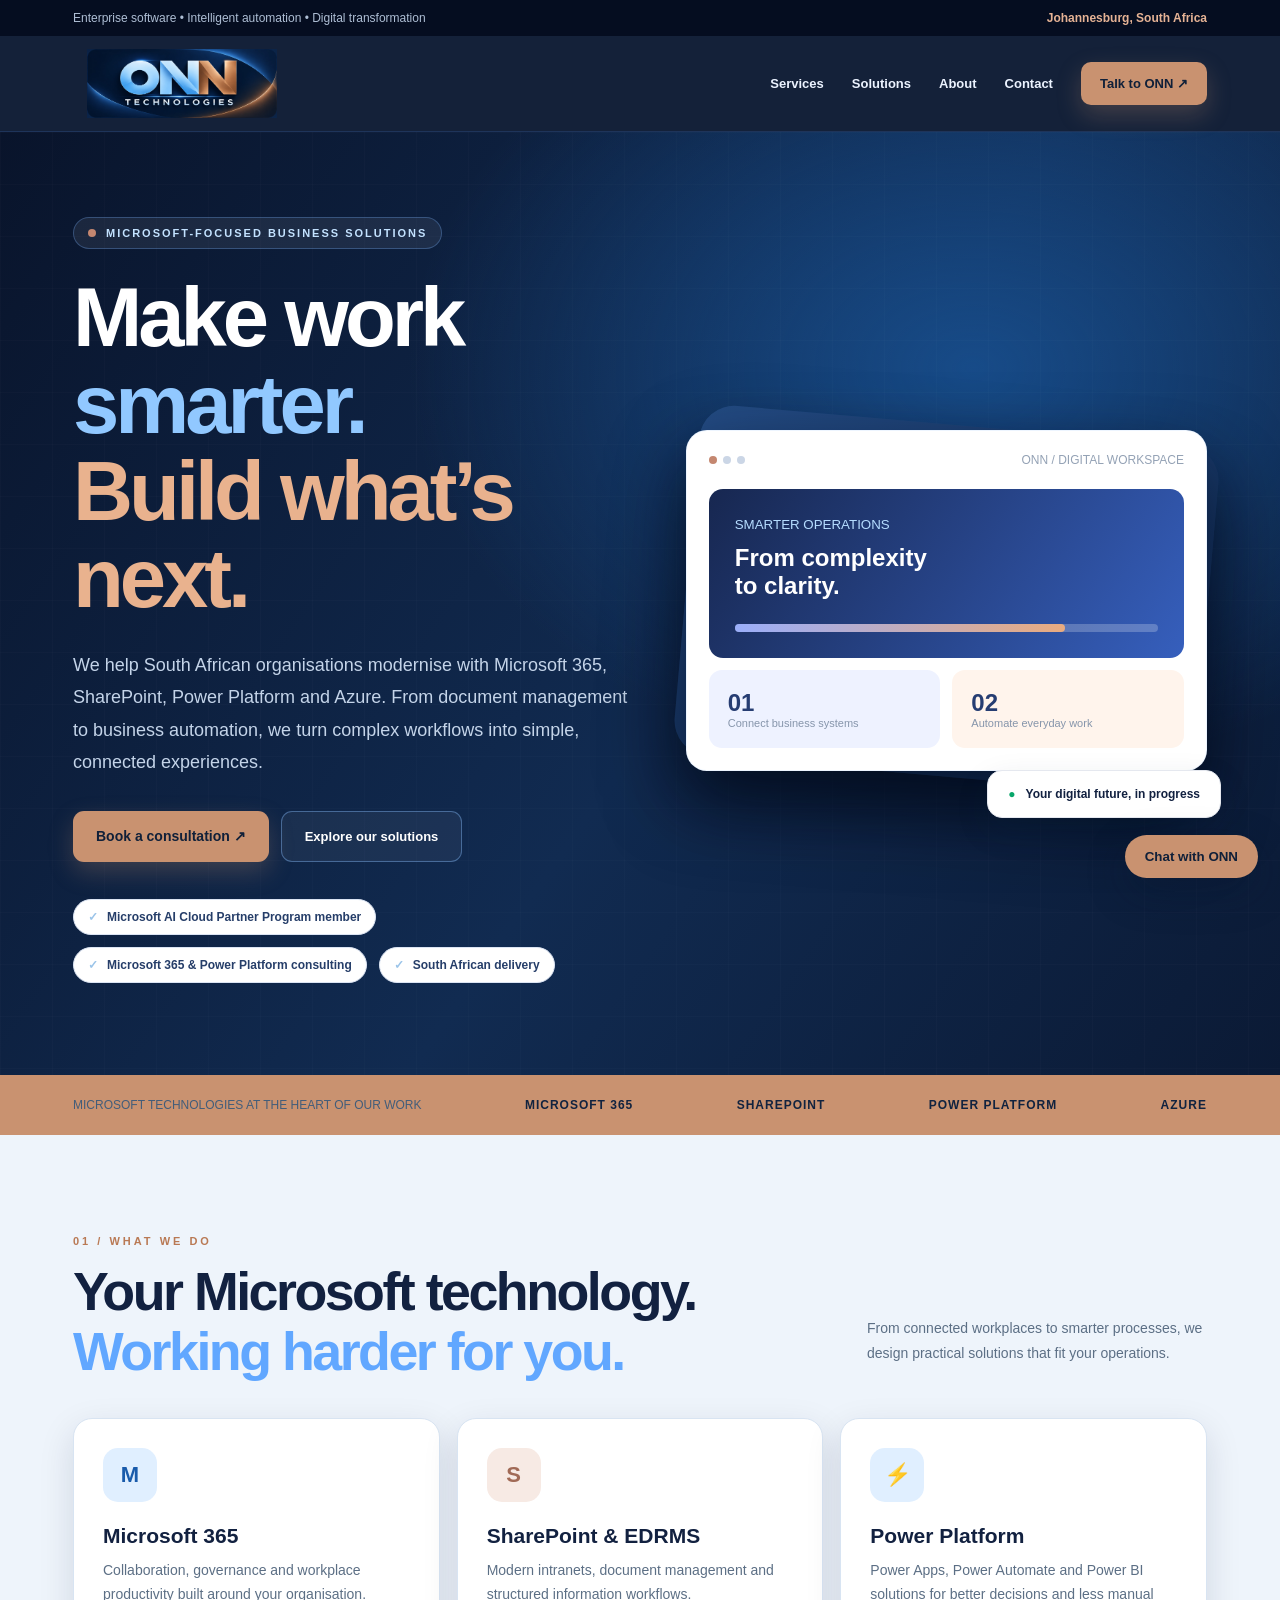
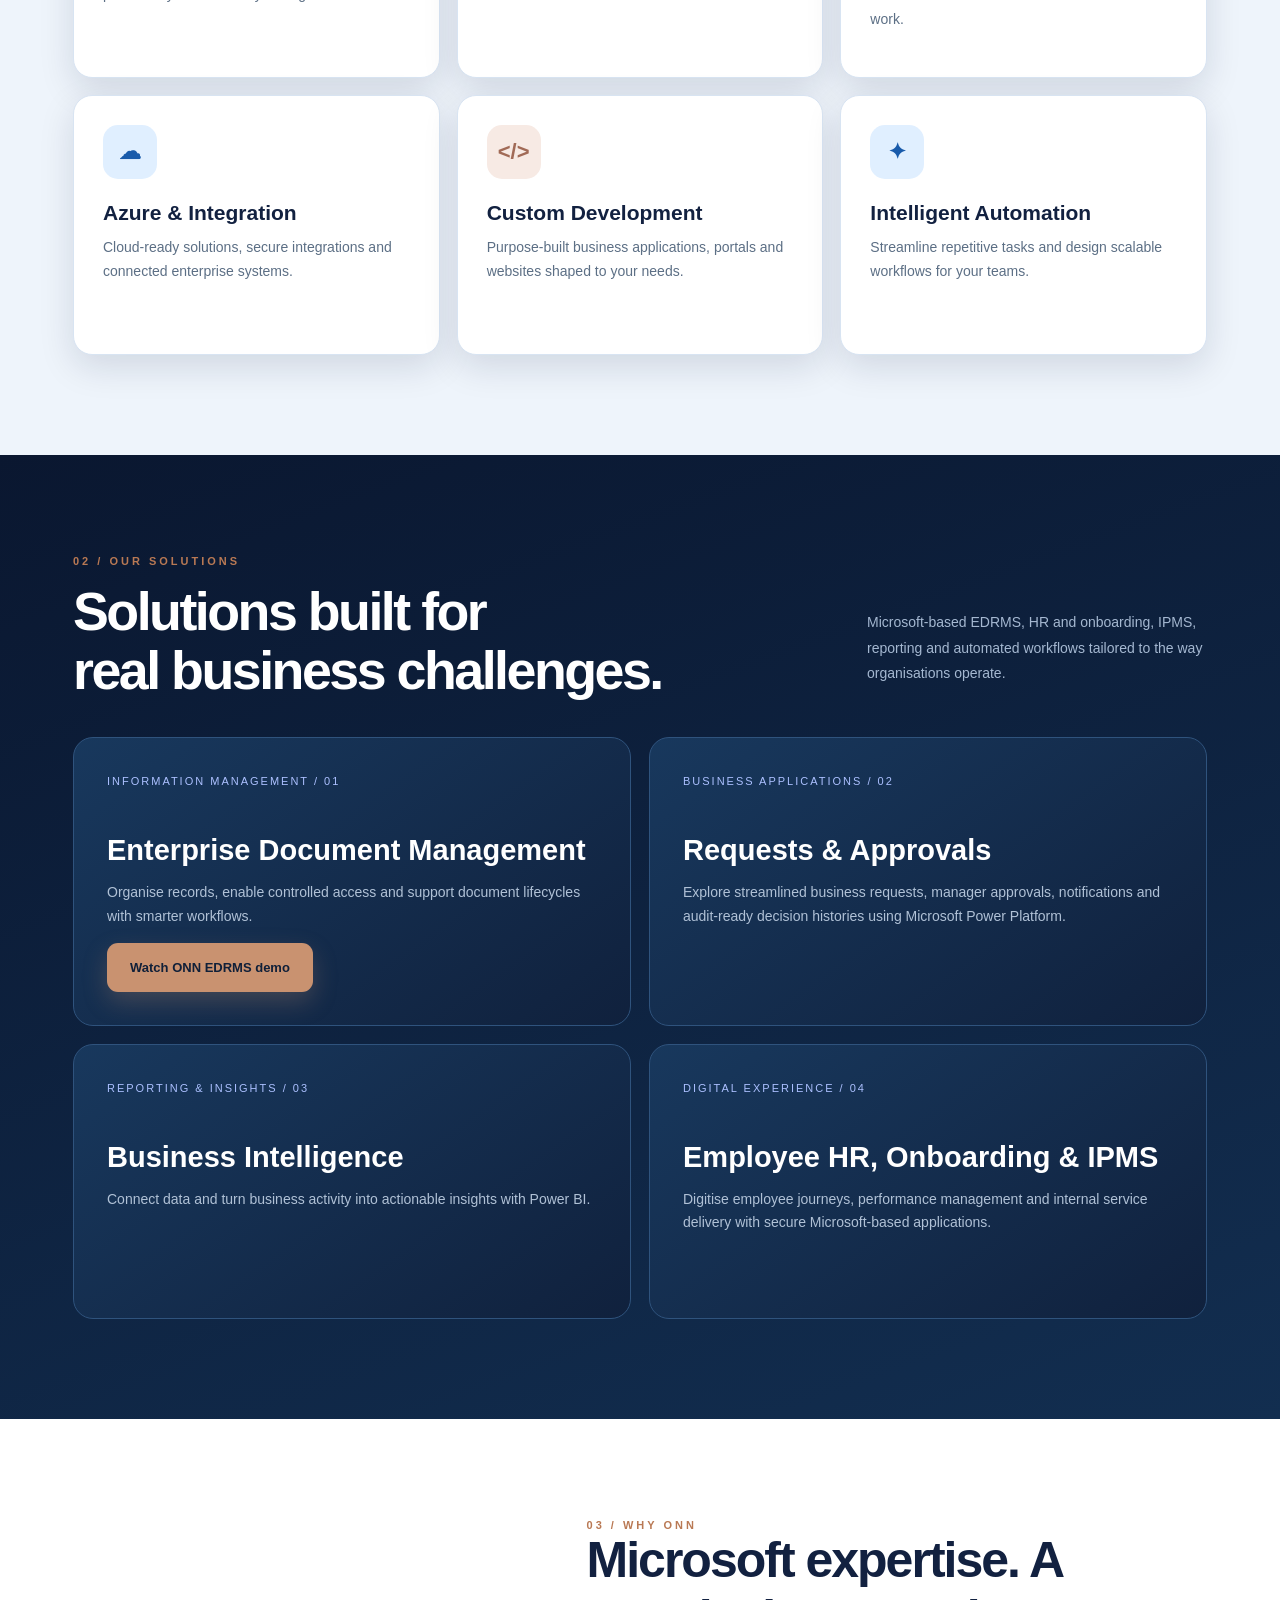
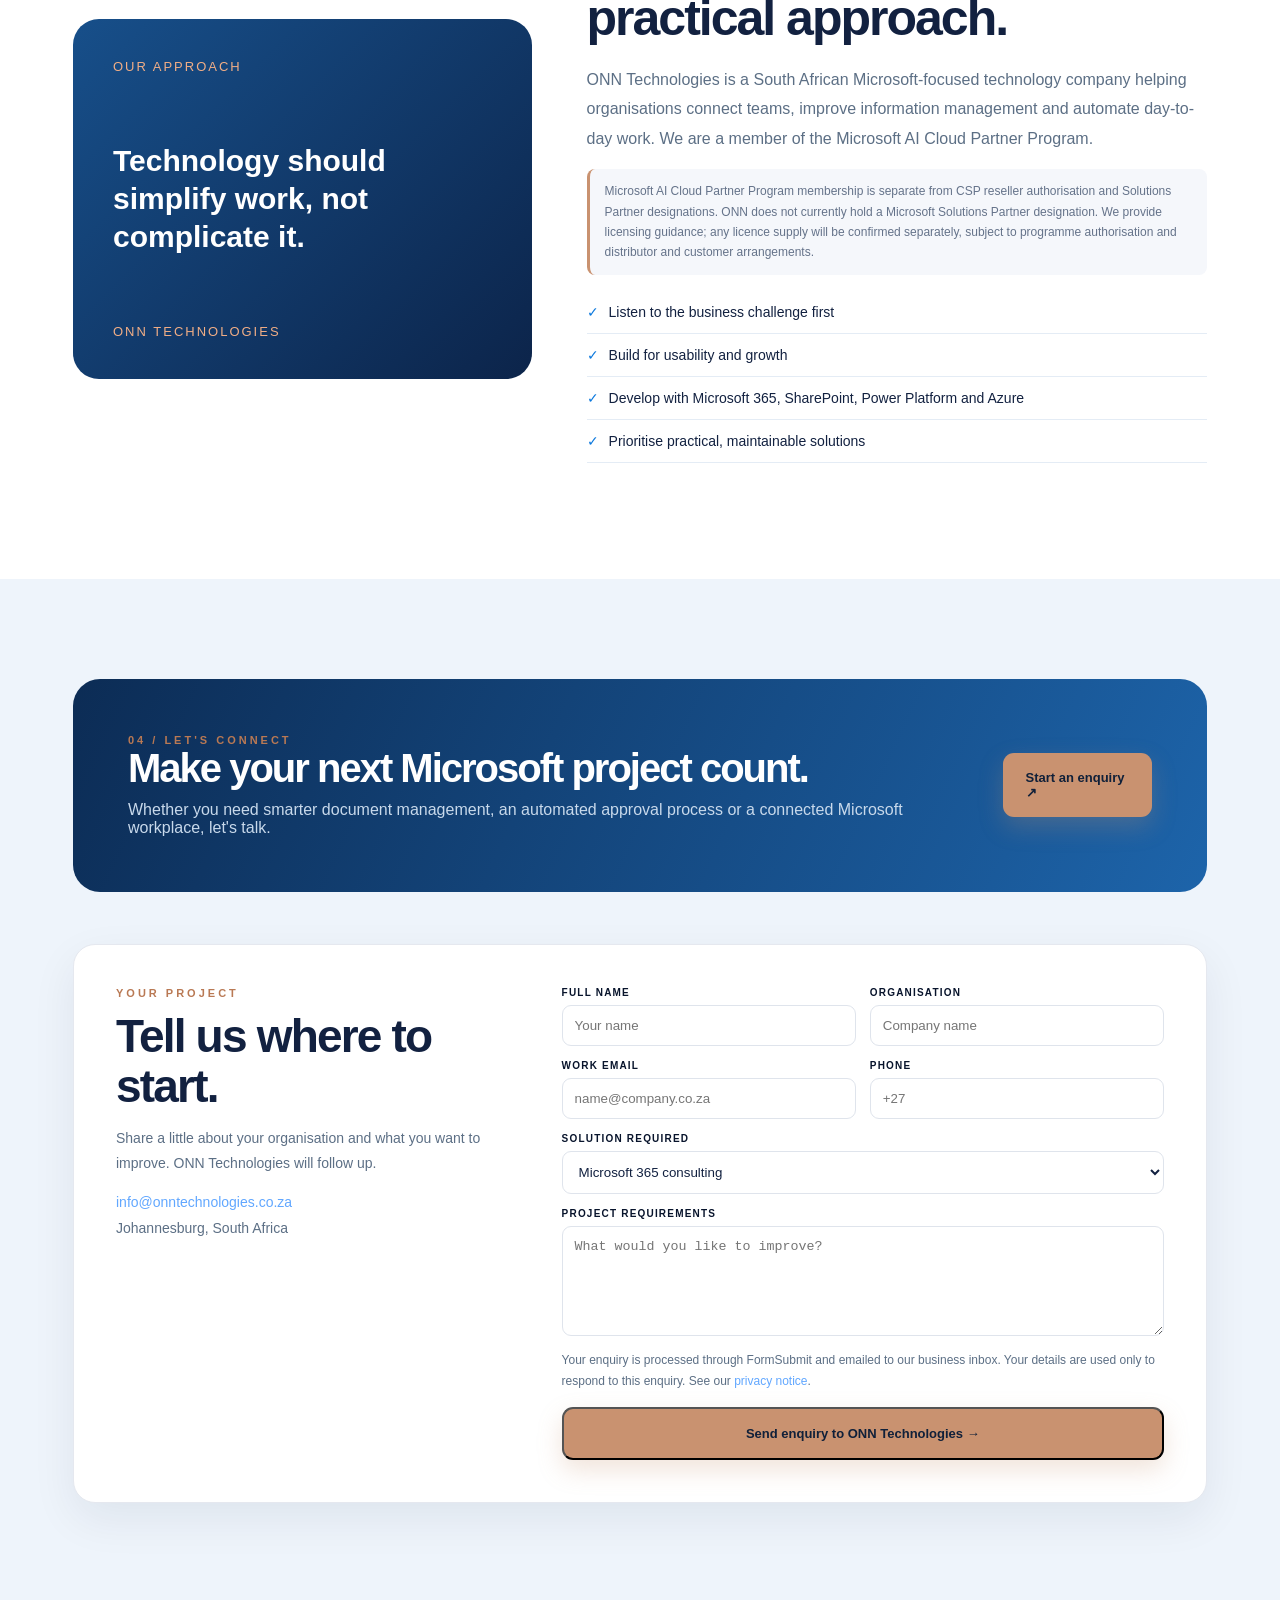
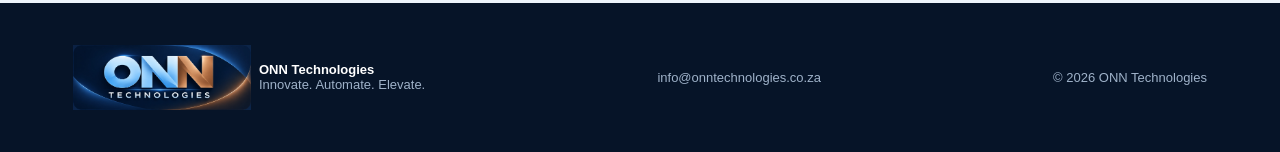
==== commit b5110dc0: "Remove unconfirmed CSP reseller claims from homepage" ====
--- a/index.html
+++ b/index.html
@@ -154,7 +154,7 @@
 .onn-logo-image{display:block;width:210px;max-width:100%;height:auto;object-fit:contain}
 .footer-identity .onn-logo-image{width:200px}
 @media(max-width:720px){.onn-logo-image{width:166px}.footer-identity .onn-logo-image{width:166px}}
- .partner-note{font-size:12px!important;line-height:1.7!important;color:#65738a!important;background:#f5f7fb;border-left:3px solid #c99270;border-radius:8px;padding:12px 15px} .trust{gap:12px} .trust span{display:inline-flex;align-items:center;background:#fff;border:1px solid #dbe4f3;border-radius:100px;padding:10px 14px;color:#263e69;font-weight:700} .trust span:before{margin-right:9px} .hero .btn-primary{font-size:14px} @media(max-width:600px){.trust span{font-size:11px}} </style><link rel="stylesheet" href="./chatbot.css?v=20261023-1"></head><body><div class="bar"><div class="wrap"><span>Enterprise software • Intelligent automation • Digital transformation</span><span><strong>Johannesburg, South Africa</strong></span></div></div><header class="nav"><div class="wrap navin"><a class="brand" href="#home"><img class="onn-logo-image" src="./onn-logo-brand.webp" alt="ONN Technologies"></a><button aria-label="Open menu" aria-expanded="false" aria-controls="links" class="menu" id="menu">☰</button><div class="navlinks" id="links"><a href="#services">Services</a><a href="#solutions">Solutions</a><a href="#about">About</a><a href="#contact">Contact</a><a class="call" href="#contact">Talk to ONN ↗</a></div></div></header><main><section class="hero" id="home"><div class="wrap heroin"><div><span class="tag">MICROSOFT-FOCUSED BUSINESS SOLUTIONS</span><h1>Make work <span>smarter.</span><br/><em>Build what’s next.</em></h1><p class="lead">We help South African organisations modernise with Microsoft 365, SharePoint, Power Platform and Azure. From document management to business automation, we turn complex workflows into simple, connected experiences.</p><div class="buttons"><a class="btn btn-primary" href="#contact">Book a consultation ↗</a><a class="btn btn-outline" href="#solutions">Explore our solutions</a></div><div class="trust"><span>Microsoft AI Cloud Partner Program member</span><span>Qualified CSP indirect reseller</span><span>South African delivery</span></div></div><div class="art"><div class="dashboard"><div class="dashbar"><div class="dots"><i></i><i></i><i></i></div>ONN / DIGITAL WORKSPACE</div><div class="dashhero"><small>SMARTER OPERATIONS</small><h3>From complexity<br/>to clarity.</h3><div class="track"></div></div><div class="stats"><div class="stat"><strong>01</strong><span>Connect business systems</span></div><div class="stat"><strong>02</strong><span>Automate everyday work</span></div></div></div><div class="float"><b>●</b> Your digital future, in progress</div></div></div></section><div class="ribbon"><div class="wrap ribbonin"><p>MICROSOFT TECHNOLOGIES AT THE HEART OF OUR WORK</p><b>MICROSOFT 365</b><b>SHAREPOINT</b><b>POWER PLATFORM</b><b>AZURE</b></div></div><section class="section light" id="services"><div class="wrap"><div class="sectionlabel">01 / WHAT WE DO</div><div class="heading"><h2>Your Microsoft technology. <em>Working harder for you.</em></h2><p>From connected workplaces to smarter processes, we design practical solutions that fit your operations.</p></div><div class="cards"><article class="card"><div class="ico">M</div><h3>Microsoft 365</h3><p>Collaboration, governance and workplace productivity built around your organisation.</p></article><article class="card"><div class="ico">S</div><h3>SharePoint &amp; EDRMS</h3><p>Modern intranets, document management and structured information workflows.</p></article><article class="card"><div class="ico">⚡</div><h3>Power Platform</h3><p>Power Apps, Power Automate and Power BI solutions for better decisions and less manual work.</p></article><article class="card"><div class="ico">☁</div><h3>Azure &amp; Integration</h3><p>Cloud-ready solutions, secure integrations and connected enterprise systems.</p></article><article class="card"><div class="ico">&lt;/&gt;</div><h3>Custom Development</h3><p>Purpose-built business applications, portals and websites shaped to your needs.</p></article><article class="card"><div class="ico">✦</div><h3>Intelligent Automation</h3><p>Streamline repetitive tasks and design scalable workflows for your teams.</p></article></div></div></section><section class="section dark" id="solutions"><div class="wrap"><div class="sectionlabel">02 / OUR SOLUTIONS</div><div class="heading"><h2>Solutions built for <br/>real business challenges.</h2><p>Microsoft-based EDRMS, HR and onboarding, IPMS, reporting and automated workflows tailored to the way organisations operate.</p></div><div class="solutiongrid"><div class="solution"><small>INFORMATION MANAGEMENT / 01</small><h3>Enterprise Document Management</h3><p>Organise records, enable controlled access and support document lifecycles with smarter workflows.</p><a class="btn btn-primary" href="https://www.linkedin.com/feed/update/urn:li:activity:7519471505211170816" target="_blank" rel="noopener noreferrer" aria-label="Watch ONN EDRMS demo on LinkedIn (opens in a new tab)">Watch ONN EDRMS demo</a></div><div class="solution"><small>BUSINESS APPLICATIONS / 02</small><h3>Requests &amp; Approvals</h3><p>Explore streamlined business requests, manager approvals, notifications and audit-ready decision histories using Microsoft Power Platform.</p></div><div class="solution"><small>REPORTING &amp; INSIGHTS / 03</small><h3>Business Intelligence</h3><p>Connect data and turn business activity into actionable insights with Power BI.</p></div><div class="solution"><small>DIGITAL EXPERIENCE / 04</small><h3>Employee HR, Onboarding &amp; IPMS</h3><p>Digitise employee journeys, performance management and internal service delivery with secure Microsoft-based applications.</p></div></div></div></section><section class="section" id="about"><div class="wrap aboutgrid"><div class="quote"><span>OUR APPROACH</span><strong>Technology should simplify work, not complicate it.</strong><span>ONN TECHNOLOGIES</span></div><div><div class="sectionlabel">03 / WHY ONN</div><h2>Microsoft expertise. A practical approach.</h2><p>ONN Technologies is a South African Microsoft-focused technology company helping organisations connect teams, improve information management and automate day-to-day work. We are a member of the Microsoft AI Cloud Partner Program and are listed as a qualified CSP indirect reseller in Microsoft Partner Center.</p><p class="partner-note">Our reseller qualification is separate from the Microsoft Solutions Partner designation, which ONN does not currently hold. Licence supply is subject to the required distributor and customer arrangements.</p><ul class="points"><li>Listen to the business challenge first</li><li>Build for usability and growth</li><li>Develop with Microsoft 365, SharePoint, Power Platform and Azure</li><li>Prioritise practical, maintainable solutions</li></ul></div></div></section><section class="section light" id="contact"><div class="wrap">
+ .partner-note{font-size:12px!important;line-height:1.7!important;color:#65738a!important;background:#f5f7fb;border-left:3px solid #c99270;border-radius:8px;padding:12px 15px} .trust{gap:12px} .trust span{display:inline-flex;align-items:center;background:#fff;border:1px solid #dbe4f3;border-radius:100px;padding:10px 14px;color:#263e69;font-weight:700} .trust span:before{margin-right:9px} .hero .btn-primary{font-size:14px} @media(max-width:600px){.trust span{font-size:11px}} </style><link rel="stylesheet" href="./chatbot.css?v=20261023-1"></head><body><div class="bar"><div class="wrap"><span>Enterprise software • Intelligent automation • Digital transformation</span><span><strong>Johannesburg, South Africa</strong></span></div></div><header class="nav"><div class="wrap navin"><a class="brand" href="#home"><img class="onn-logo-image" src="./onn-logo-brand.webp" alt="ONN Technologies"></a><button aria-label="Open menu" aria-expanded="false" aria-controls="links" class="menu" id="menu">☰</button><div class="navlinks" id="links"><a href="#services">Services</a><a href="#solutions">Solutions</a><a href="#about">About</a><a href="#contact">Contact</a><a class="call" href="#contact">Talk to ONN ↗</a></div></div></header><main><section class="hero" id="home"><div class="wrap heroin"><div><span class="tag">MICROSOFT-FOCUSED BUSINESS SOLUTIONS</span><h1>Make work <span>smarter.</span><br/><em>Build what’s next.</em></h1><p class="lead">We help South African organisations modernise with Microsoft 365, SharePoint, Power Platform and Azure. From document management to business automation, we turn complex workflows into simple, connected experiences.</p><div class="buttons"><a class="btn btn-primary" href="#contact">Book a consultation ↗</a><a class="btn btn-outline" href="#solutions">Explore our solutions</a></div><div class="trust"><span>Microsoft AI Cloud Partner Program member</span><span>Microsoft 365 &amp; Power Platform consulting</span><span>South African delivery</span></div></div><div class="art"><div class="dashboard"><div class="dashbar"><div class="dots"><i></i><i></i><i></i></div>ONN / DIGITAL WORKSPACE</div><div class="dashhero"><small>SMARTER OPERATIONS</small><h3>From complexity<br/>to clarity.</h3><div class="track"></div></div><div class="stats"><div class="stat"><strong>01</strong><span>Connect business systems</span></div><div class="stat"><strong>02</strong><span>Automate everyday work</span></div></div></div><div class="float"><b>●</b> Your digital future, in progress</div></div></div></section><div class="ribbon"><div class="wrap ribbonin"><p>MICROSOFT TECHNOLOGIES AT THE HEART OF OUR WORK</p><b>MICROSOFT 365</b><b>SHAREPOINT</b><b>POWER PLATFORM</b><b>AZURE</b></div></div><section class="section light" id="services"><div class="wrap"><div class="sectionlabel">01 / WHAT WE DO</div><div class="heading"><h2>Your Microsoft technology. <em>Working harder for you.</em></h2><p>From connected workplaces to smarter processes, we design practical solutions that fit your operations.</p></div><div class="cards"><article class="card"><div class="ico">M</div><h3>Microsoft 365</h3><p>Collaboration, governance and workplace productivity built around your organisation.</p></article><article class="card"><div class="ico">S</div><h3>SharePoint &amp; EDRMS</h3><p>Modern intranets, document management and structured information workflows.</p></article><article class="card"><div class="ico">⚡</div><h3>Power Platform</h3><p>Power Apps, Power Automate and Power BI solutions for better decisions and less manual work.</p></article><article class="card"><div class="ico">☁</div><h3>Azure &amp; Integration</h3><p>Cloud-ready solutions, secure integrations and connected enterprise systems.</p></article><article class="card"><div class="ico">&lt;/&gt;</div><h3>Custom Development</h3><p>Purpose-built business applications, portals and websites shaped to your needs.</p></article><article class="card"><div class="ico">✦</div><h3>Intelligent Automation</h3><p>Streamline repetitive tasks and design scalable workflows for your teams.</p></article></div></div></section><section class="section dark" id="solutions"><div class="wrap"><div class="sectionlabel">02 / OUR SOLUTIONS</div><div class="heading"><h2>Solutions built for <br/>real business challenges.</h2><p>Microsoft-based EDRMS, HR and onboarding, IPMS, reporting and automated workflows tailored to the way organisations operate.</p></div><div class="solutiongrid"><div class="solution"><small>INFORMATION MANAGEMENT / 01</small><h3>Enterprise Document Management</h3><p>Organise records, enable controlled access and support document lifecycles with smarter workflows.</p><a class="btn btn-primary" href="https://www.linkedin.com/feed/update/urn:li:activity:7519471505211170816" target="_blank" rel="noopener noreferrer" aria-label="Watch ONN EDRMS demo on LinkedIn (opens in a new tab)">Watch ONN EDRMS demo</a></div><div class="solution"><small>BUSINESS APPLICATIONS / 02</small><h3>Requests &amp; Approvals</h3><p>Explore streamlined business requests, manager approvals, notifications and audit-ready decision histories using Microsoft Power Platform.</p></div><div class="solution"><small>REPORTING &amp; INSIGHTS / 03</small><h3>Business Intelligence</h3><p>Connect data and turn business activity into actionable insights with Power BI.</p></div><div class="solution"><small>DIGITAL EXPERIENCE / 04</small><h3>Employee HR, Onboarding &amp; IPMS</h3><p>Digitise employee journeys, performance management and internal service delivery with secure Microsoft-based applications.</p></div></div></div></section><section class="section" id="about"><div class="wrap aboutgrid"><div class="quote"><span>OUR APPROACH</span><strong>Technology should simplify work, not complicate it.</strong><span>ONN TECHNOLOGIES</span></div><div><div class="sectionlabel">03 / WHY ONN</div><h2>Microsoft expertise. A practical approach.</h2><p>ONN Technologies is a South African Microsoft-focused technology company helping organisations connect teams, improve information management and automate day-to-day work. We are a member of the Microsoft AI Cloud Partner Program.</p><p class="partner-note">Microsoft AI Cloud Partner Program membership is separate from CSP reseller authorisation and Solutions Partner designations. ONN does not currently hold a Microsoft Solutions Partner designation. We provide licensing guidance; any licence supply will be confirmed separately, subject to programme authorisation and distributor and customer arrangements.</p><ul class="points"><li>Listen to the business challenge first</li><li>Build for usability and growth</li><li>Develop with Microsoft 365, SharePoint, Power Platform and Azure</li><li>Prioritise practical, maintainable solutions</li></ul></div></div></section><section class="section light" id="contact"><div class="wrap">
 <div class="cta"><div><div class="sectionlabel">04 / LET'S CONNECT</div><h2>Make your next Microsoft project count.</h2><p>Whether you need smarter document management, an automated approval process or a connected Microsoft workplace, let's talk.</p></div><a class="btn btn-primary" href="#enquiryForm">Start an enquiry ↗</a></div>
 <div class="live-contact"><div><div class="sectionlabel">YOUR PROJECT</div><h2>Tell us where to start.</h2><p>Share a little about your organisation and what you want to improve. ONN Technologies will follow up.</p><p><a href="mailto:info@onntechnologies.co.za">info@onntechnologies.co.za</a><br>Johannesburg, South Africa</p></div>
 <form id="contactForm" class="contact-form" action="https://formsubmit.co/ajax/info@onntechnologies.co.za" method="POST"><input type="hidden" name="_subject" value="New ONN Technologies website enquiry"><input type="hidden" name="_template" value="table"><input type="hidden" name="_captcha" value="false"><input type="text" name="_honey" aria-hidden="true" style="display:none" tabindex="-1" autocomplete="off">
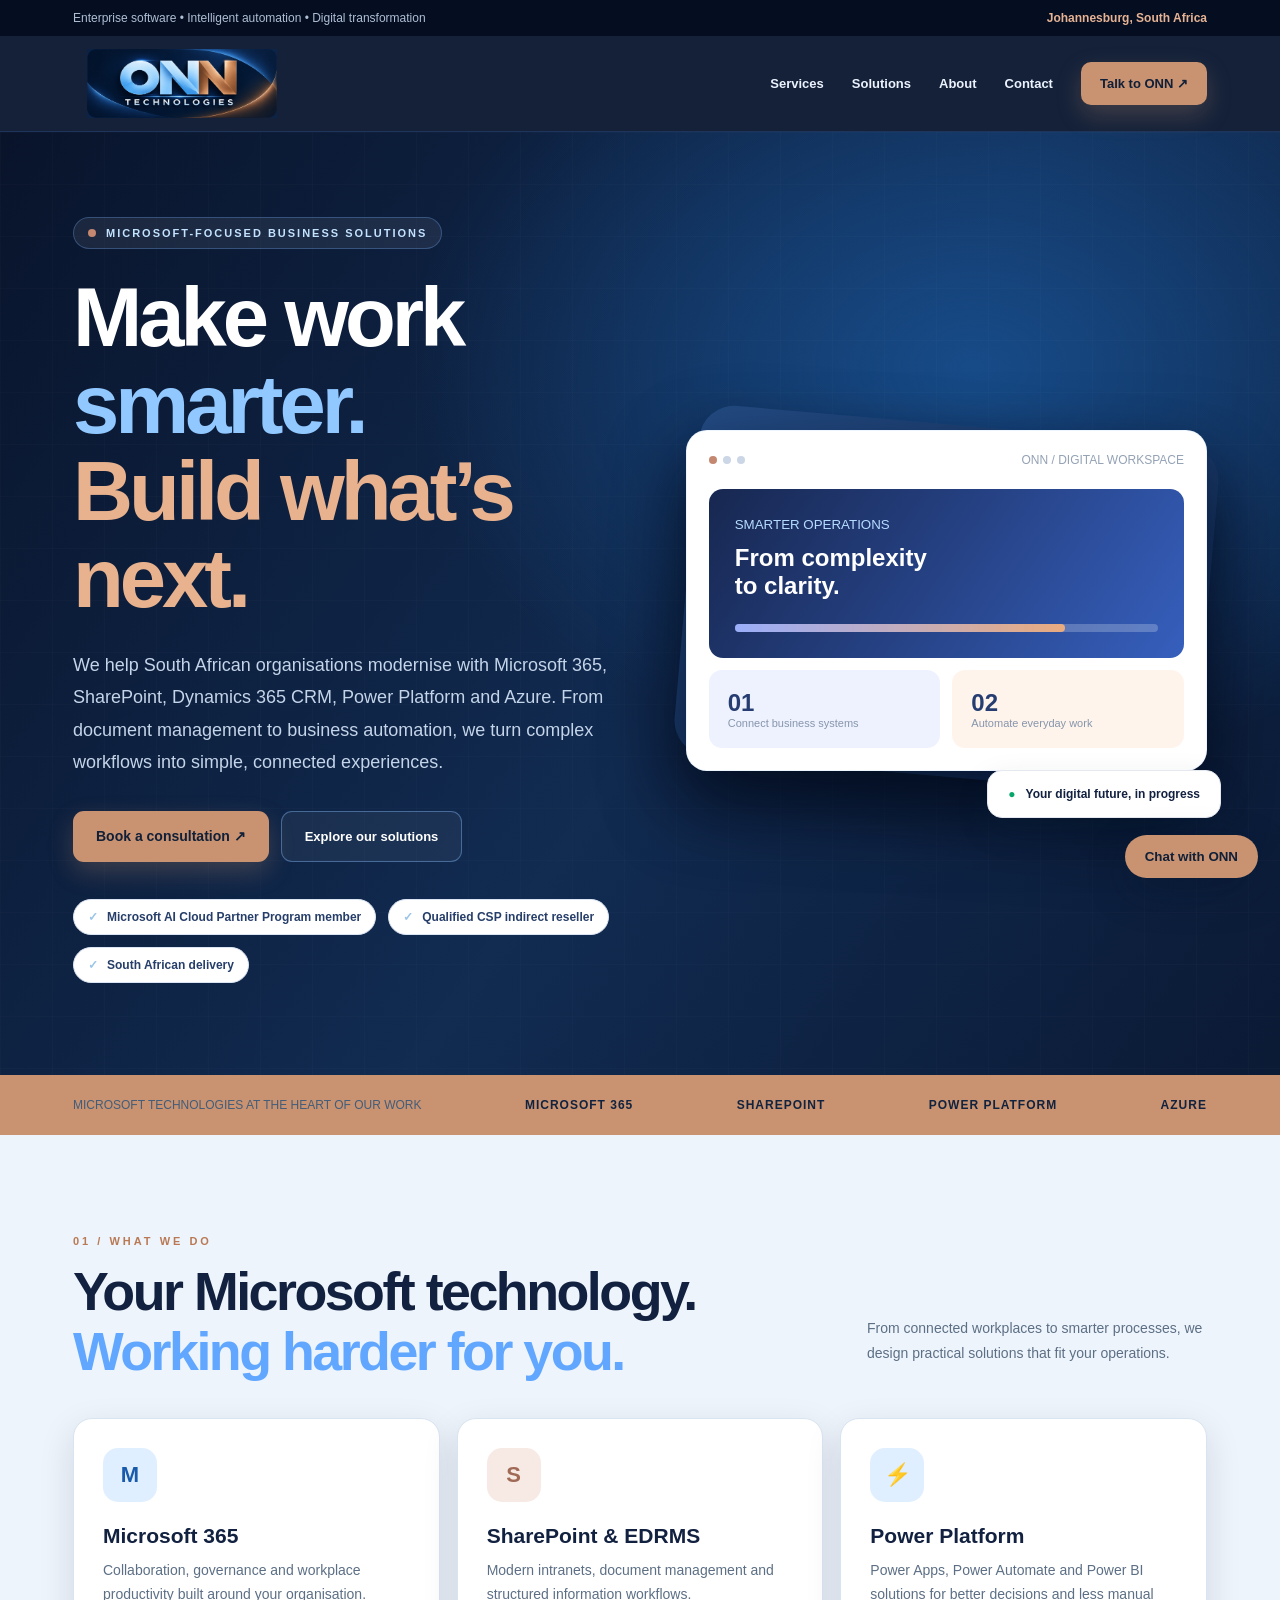
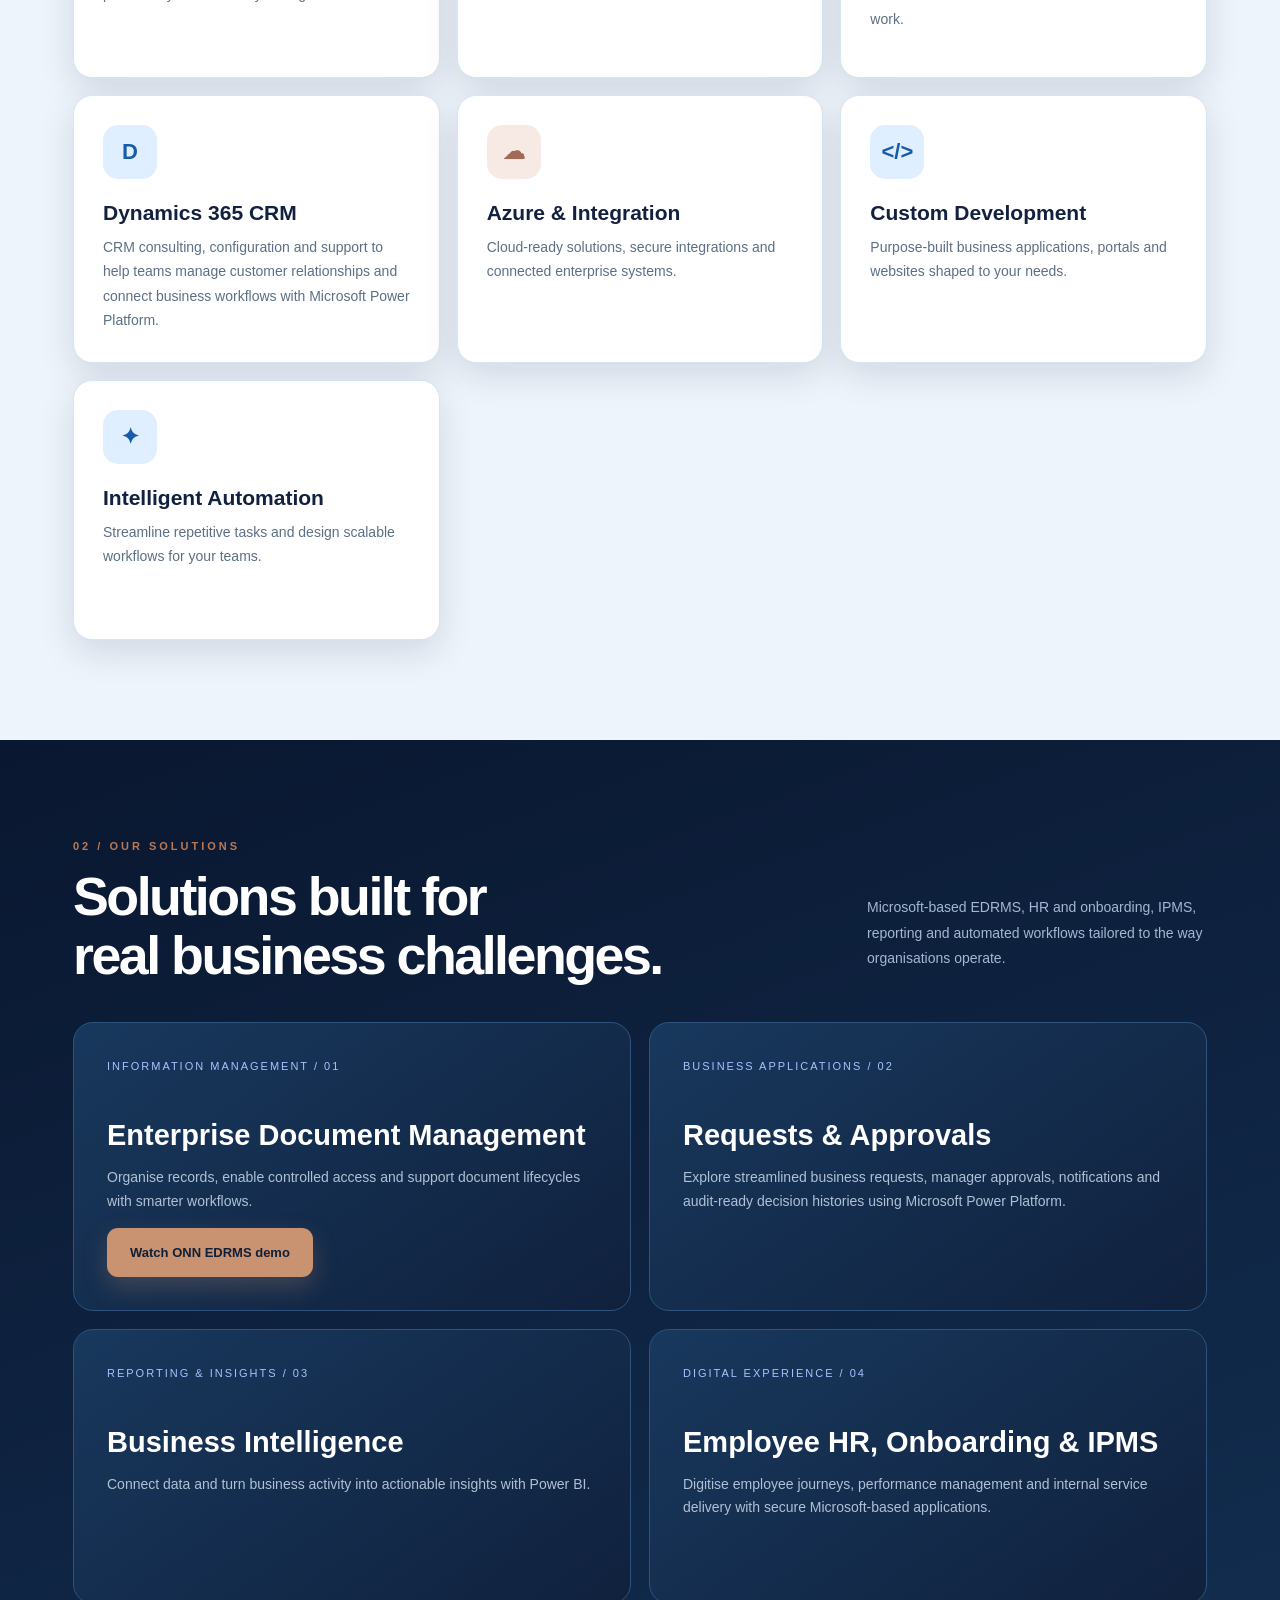
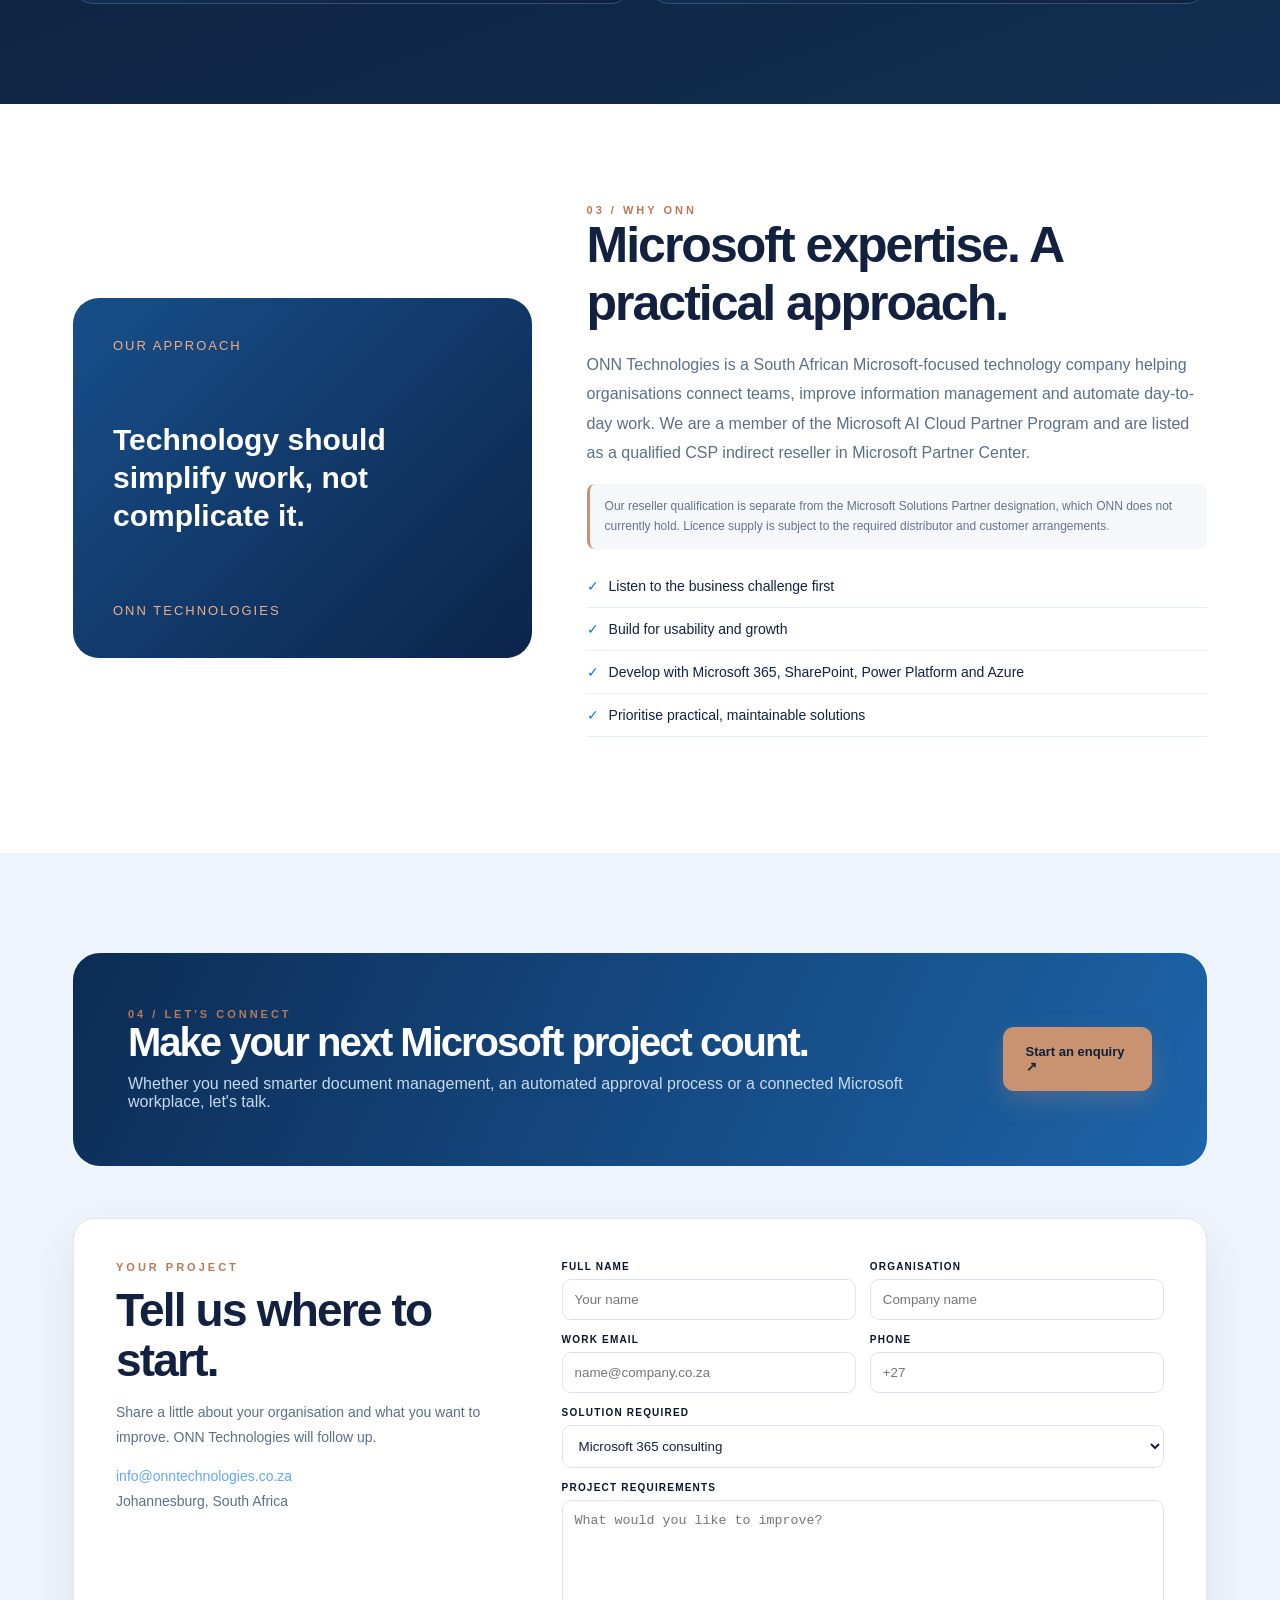
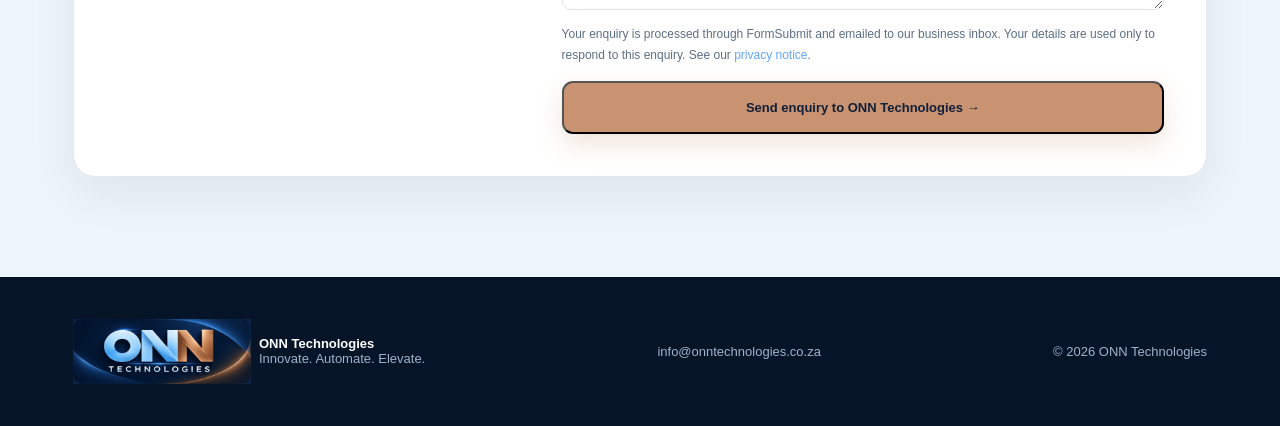
==== commit f405d868: "Add Dynamics 365 CRM to ONN website services and enquiry options" ====
--- a/index.html
+++ b/index.html
@@ -7,14 +7,14 @@
   <link rel="icon" type="image/png" sizes="16x16" href="/favicon-16x16.png?v=20261018">
   <link rel="icon" type="image/png" sizes="32x32" href="/favicon-32x32.png?v=20261018">
   <link rel="apple-touch-icon" sizes="180x180" href="/apple-touch-icon.png?v=20261018">
-  <meta name="description" content="ONN Technologies builds Microsoft-powered business solutions across Microsoft 365, SharePoint, Power Platform, Azure and EDRMS, with custom software, AI and intelligent automation in South Africa.">
+  <meta name="description" content="ONN Technologies builds Microsoft-powered business solutions across Microsoft 365, SharePoint, Dynamics 365 CRM, Power Platform, Azure and EDRMS, with custom software, AI and intelligent automation in South Africa.">
   <link rel="canonical" href="https://onntechnologies.co.za/">
   <meta name="robots" content="index,follow,max-image-preview:large">
   <meta property="og:type" content="website">
   <meta property="og:site_name" content="ONN Technologies">
   <meta property="og:url" content="https://onntechnologies.co.za/">
   <meta property="og:title" content="ONN Technologies | Microsoft Business Solutions">
-  <meta property="og:description" content="ONN Technologies builds Microsoft-powered business solutions across Microsoft 365, SharePoint, Power Platform, Azure and EDRMS, with custom software, AI and intelligent automation in South Africa.">
+  <meta property="og:description" content="ONN Technologies builds Microsoft-powered business solutions across Microsoft 365, SharePoint, Dynamics 365 CRM, Power Platform, Azure and EDRMS, with custom software, AI and intelligent automation in South Africa.">
   <meta property="og:image" content="https://onntechnologies.co.za/images/onn-social-card.png">
   <meta property="og:image:secure_url" content="https://onntechnologies.co.za/images/onn-social-card.png">
   <meta property="og:image:type" content="image/png">
@@ -23,10 +23,10 @@
   <meta property="og:image:alt" content="ONN Technologies — Microsoft-powered business solutions. Microsoft 365, SharePoint, Power Platform, Azure, EDRMS and intelligent automation. Custom software &amp; AI. Built around your business.">
   <meta name="twitter:card" content="summary_large_image">
   <meta name="twitter:title" content="ONN Technologies | Microsoft Business Solutions">
-  <meta name="twitter:description" content="ONN Technologies builds Microsoft-powered business solutions across Microsoft 365, SharePoint, Power Platform, Azure and EDRMS, with custom software, AI and intelligent automation in South Africa.">
+  <meta name="twitter:description" content="ONN Technologies builds Microsoft-powered business solutions across Microsoft 365, SharePoint, Dynamics 365 CRM, Power Platform, Azure and EDRMS, with custom software, AI and intelligent automation in South Africa.">
   <meta name="twitter:image" content="https://onntechnologies.co.za/images/onn-social-card.png">
   <meta name="twitter:image:alt" content="ONN Technologies — Microsoft-powered business solutions. Microsoft 365, SharePoint, Power Platform, Azure, EDRMS and intelligent automation. Custom software &amp; AI. Built around your business.">
-  <script type="application/ld+json">{"@context":"https://schema.org","@type":"Organization","name":"ONN Technologies","url":"https://onntechnologies.co.za/","email":"info@onntechnologies.co.za","description":"ONN Technologies builds Microsoft-powered business solutions across Microsoft 365, SharePoint, Power Platform, Azure and EDRMS, with custom software, AI and intelligent automation in South Africa.","areaServed":{"@type":"Country","name":"South Africa"}}</script>
+  <script type="application/ld+json">{"@context":"https://schema.org","@type":"Organization","name":"ONN Technologies","url":"https://onntechnologies.co.za/","email":"info@onntechnologies.co.za","description":"ONN Technologies builds Microsoft-powered business solutions across Microsoft 365, SharePoint, Dynamics 365 CRM, Power Platform, Azure and EDRMS, with custom software, AI and intelligent automation in South Africa.","areaServed":{"@type":"Country","name":"South Africa"}}</script>
   <!-- Google Analytics 4: ONN Technologies -->
   <script async src="https://www.googletagmanager.com/gtag/js?id=G-RWSY60K7QZ"></script>
   <script>
@@ -154,13 +154,13 @@
 .onn-logo-image{display:block;width:210px;max-width:100%;height:auto;object-fit:contain}
 .footer-identity .onn-logo-image{width:200px}
 @media(max-width:720px){.onn-logo-image{width:166px}.footer-identity .onn-logo-image{width:166px}}
- .partner-note{font-size:12px!important;line-height:1.7!important;color:#65738a!important;background:#f5f7fb;border-left:3px solid #c99270;border-radius:8px;padding:12px 15px} .trust{gap:12px} .trust span{display:inline-flex;align-items:center;background:#fff;border:1px solid #dbe4f3;border-radius:100px;padding:10px 14px;color:#263e69;font-weight:700} .trust span:before{margin-right:9px} .hero .btn-primary{font-size:14px} @media(max-width:600px){.trust span{font-size:11px}} </style><link rel="stylesheet" href="./chatbot.css?v=20261023-1"></head><body><div class="bar"><div class="wrap"><span>Enterprise software • Intelligent automation • Digital transformation</span><span><strong>Johannesburg, South Africa</strong></span></div></div><header class="nav"><div class="wrap navin"><a class="brand" href="#home"><img class="onn-logo-image" src="./onn-logo-brand.webp" alt="ONN Technologies"></a><button aria-label="Open menu" aria-expanded="false" aria-controls="links" class="menu" id="menu">☰</button><div class="navlinks" id="links"><a href="#services">Services</a><a href="#solutions">Solutions</a><a href="#about">About</a><a href="#contact">Contact</a><a class="call" href="#contact">Talk to ONN ↗</a></div></div></header><main><section class="hero" id="home"><div class="wrap heroin"><div><span class="tag">MICROSOFT-FOCUSED BUSINESS SOLUTIONS</span><h1>Make work <span>smarter.</span><br/><em>Build what’s next.</em></h1><p class="lead">We help South African organisations modernise with Microsoft 365, SharePoint, Power Platform and Azure. From document management to business automation, we turn complex workflows into simple, connected experiences.</p><div class="buttons"><a class="btn btn-primary" href="#contact">Book a consultation ↗</a><a class="btn btn-outline" href="#solutions">Explore our solutions</a></div><div class="trust"><span>Microsoft AI Cloud Partner Program member</span><span>Microsoft 365 &amp; Power Platform consulting</span><span>South African delivery</span></div></div><div class="art"><div class="dashboard"><div class="dashbar"><div class="dots"><i></i><i></i><i></i></div>ONN / DIGITAL WORKSPACE</div><div class="dashhero"><small>SMARTER OPERATIONS</small><h3>From complexity<br/>to clarity.</h3><div class="track"></div></div><div class="stats"><div class="stat"><strong>01</strong><span>Connect business systems</span></div><div class="stat"><strong>02</strong><span>Automate everyday work</span></div></div></div><div class="float"><b>●</b> Your digital future, in progress</div></div></div></section><div class="ribbon"><div class="wrap ribbonin"><p>MICROSOFT TECHNOLOGIES AT THE HEART OF OUR WORK</p><b>MICROSOFT 365</b><b>SHAREPOINT</b><b>POWER PLATFORM</b><b>AZURE</b></div></div><section class="section light" id="services"><div class="wrap"><div class="sectionlabel">01 / WHAT WE DO</div><div class="heading"><h2>Your Microsoft technology. <em>Working harder for you.</em></h2><p>From connected workplaces to smarter processes, we design practical solutions that fit your operations.</p></div><div class="cards"><article class="card"><div class="ico">M</div><h3>Microsoft 365</h3><p>Collaboration, governance and workplace productivity built around your organisation.</p></article><article class="card"><div class="ico">S</div><h3>SharePoint &amp; EDRMS</h3><p>Modern intranets, document management and structured information workflows.</p></article><article class="card"><div class="ico">⚡</div><h3>Power Platform</h3><p>Power Apps, Power Automate and Power BI solutions for better decisions and less manual work.</p></article><article class="card"><div class="ico">☁</div><h3>Azure &amp; Integration</h3><p>Cloud-ready solutions, secure integrations and connected enterprise systems.</p></article><article class="card"><div class="ico">&lt;/&gt;</div><h3>Custom Development</h3><p>Purpose-built business applications, portals and websites shaped to your needs.</p></article><article class="card"><div class="ico">✦</div><h3>Intelligent Automation</h3><p>Streamline repetitive tasks and design scalable workflows for your teams.</p></article></div></div></section><section class="section dark" id="solutions"><div class="wrap"><div class="sectionlabel">02 / OUR SOLUTIONS</div><div class="heading"><h2>Solutions built for <br/>real business challenges.</h2><p>Microsoft-based EDRMS, HR and onboarding, IPMS, reporting and automated workflows tailored to the way organisations operate.</p></div><div class="solutiongrid"><div class="solution"><small>INFORMATION MANAGEMENT / 01</small><h3>Enterprise Document Management</h3><p>Organise records, enable controlled access and support document lifecycles with smarter workflows.</p><a class="btn btn-primary" href="https://www.linkedin.com/feed/update/urn:li:activity:7519471505211170816" target="_blank" rel="noopener noreferrer" aria-label="Watch ONN EDRMS demo on LinkedIn (opens in a new tab)">Watch ONN EDRMS demo</a></div><div class="solution"><small>BUSINESS APPLICATIONS / 02</small><h3>Requests &amp; Approvals</h3><p>Explore streamlined business requests, manager approvals, notifications and audit-ready decision histories using Microsoft Power Platform.</p></div><div class="solution"><small>REPORTING &amp; INSIGHTS / 03</small><h3>Business Intelligence</h3><p>Connect data and turn business activity into actionable insights with Power BI.</p></div><div class="solution"><small>DIGITAL EXPERIENCE / 04</small><h3>Employee HR, Onboarding &amp; IPMS</h3><p>Digitise employee journeys, performance management and internal service delivery with secure Microsoft-based applications.</p></div></div></div></section><section class="section" id="about"><div class="wrap aboutgrid"><div class="quote"><span>OUR APPROACH</span><strong>Technology should simplify work, not complicate it.</strong><span>ONN TECHNOLOGIES</span></div><div><div class="sectionlabel">03 / WHY ONN</div><h2>Microsoft expertise. A practical approach.</h2><p>ONN Technologies is a South African Microsoft-focused technology company helping organisations connect teams, improve information management and automate day-to-day work. We are a member of the Microsoft AI Cloud Partner Program.</p><p class="partner-note">Microsoft AI Cloud Partner Program membership is separate from CSP reseller authorisation and Solutions Partner designations. ONN does not currently hold a Microsoft Solutions Partner designation. We provide licensing guidance; any licence supply will be confirmed separately, subject to programme authorisation and distributor and customer arrangements.</p><ul class="points"><li>Listen to the business challenge first</li><li>Build for usability and growth</li><li>Develop with Microsoft 365, SharePoint, Power Platform and Azure</li><li>Prioritise practical, maintainable solutions</li></ul></div></div></section><section class="section light" id="contact"><div class="wrap">
+ .partner-note{font-size:12px!important;line-height:1.7!important;color:#65738a!important;background:#f5f7fb;border-left:3px solid #c99270;border-radius:8px;padding:12px 15px} .trust{gap:12px} .trust span{display:inline-flex;align-items:center;background:#fff;border:1px solid #dbe4f3;border-radius:100px;padding:10px 14px;color:#263e69;font-weight:700} .trust span:before{margin-right:9px} .hero .btn-primary{font-size:14px} @media(max-width:600px){.trust span{font-size:11px}} </style><link rel="stylesheet" href="./chatbot.css?v=20261023-1"></head><body><div class="bar"><div class="wrap"><span>Enterprise software • Intelligent automation • Digital transformation</span><span><strong>Johannesburg, South Africa</strong></span></div></div><header class="nav"><div class="wrap navin"><a class="brand" href="#home"><img class="onn-logo-image" src="./onn-logo-brand.webp" alt="ONN Technologies"></a><button aria-label="Open menu" aria-expanded="false" aria-controls="links" class="menu" id="menu">☰</button><div class="navlinks" id="links"><a href="#services">Services</a><a href="#solutions">Solutions</a><a href="#about">About</a><a href="#contact">Contact</a><a class="call" href="#contact">Talk to ONN ↗</a></div></div></header><main><section class="hero" id="home"><div class="wrap heroin"><div><span class="tag">MICROSOFT-FOCUSED BUSINESS SOLUTIONS</span><h1>Make work <span>smarter.</span><br/><em>Build what’s next.</em></h1><p class="lead">We help South African organisations modernise with Microsoft 365, SharePoint, Dynamics 365 CRM, Power Platform and Azure. From document management to business automation, we turn complex workflows into simple, connected experiences.</p><div class="buttons"><a class="btn btn-primary" href="#contact">Book a consultation ↗</a><a class="btn btn-outline" href="#solutions">Explore our solutions</a></div><div class="trust"><span>Microsoft AI Cloud Partner Program member</span><span>Qualified CSP indirect reseller</span><span>South African delivery</span></div></div><div class="art"><div class="dashboard"><div class="dashbar"><div class="dots"><i></i><i></i><i></i></div>ONN / DIGITAL WORKSPACE</div><div class="dashhero"><small>SMARTER OPERATIONS</small><h3>From complexity<br/>to clarity.</h3><div class="track"></div></div><div class="stats"><div class="stat"><strong>01</strong><span>Connect business systems</span></div><div class="stat"><strong>02</strong><span>Automate everyday work</span></div></div></div><div class="float"><b>●</b> Your digital future, in progress</div></div></div></section><div class="ribbon"><div class="wrap ribbonin"><p>MICROSOFT TECHNOLOGIES AT THE HEART OF OUR WORK</p><b>MICROSOFT 365</b><b>SHAREPOINT</b><b>POWER PLATFORM</b><b>AZURE</b></div></div><section class="section light" id="services"><div class="wrap"><div class="sectionlabel">01 / WHAT WE DO</div><div class="heading"><h2>Your Microsoft technology. <em>Working harder for you.</em></h2><p>From connected workplaces to smarter processes, we design practical solutions that fit your operations.</p></div><div class="cards"><article class="card"><div class="ico">M</div><h3>Microsoft 365</h3><p>Collaboration, governance and workplace productivity built around your organisation.</p></article><article class="card"><div class="ico">S</div><h3>SharePoint &amp; EDRMS</h3><p>Modern intranets, document management and structured information workflows.</p></article><article class="card"><div class="ico">⚡</div><h3>Power Platform</h3><p>Power Apps, Power Automate and Power BI solutions for better decisions and less manual work.</p></article><article class="card"><div class="ico">D</div><h3>Dynamics 365 CRM</h3><p>CRM consulting, configuration and support to help teams manage customer relationships and connect business workflows with Microsoft Power Platform.</p></article><article class="card"><div class="ico">☁</div><h3>Azure &amp; Integration</h3><p>Cloud-ready solutions, secure integrations and connected enterprise systems.</p></article><article class="card"><div class="ico">&lt;/&gt;</div><h3>Custom Development</h3><p>Purpose-built business applications, portals and websites shaped to your needs.</p></article><article class="card"><div class="ico">✦</div><h3>Intelligent Automation</h3><p>Streamline repetitive tasks and design scalable workflows for your teams.</p></article></div></div></section><section class="section dark" id="solutions"><div class="wrap"><div class="sectionlabel">02 / OUR SOLUTIONS</div><div class="heading"><h2>Solutions built for <br/>real business challenges.</h2><p>Microsoft-based EDRMS, HR and onboarding, IPMS, reporting and automated workflows tailored to the way organisations operate.</p></div><div class="solutiongrid"><div class="solution"><small>INFORMATION MANAGEMENT / 01</small><h3>Enterprise Document Management</h3><p>Organise records, enable controlled access and support document lifecycles with smarter workflows.</p><a class="btn btn-primary" href="https://www.linkedin.com/feed/update/urn:li:activity:7519471505211170816" target="_blank" rel="noopener noreferrer" aria-label="Watch ONN EDRMS demo on LinkedIn (opens in a new tab)">Watch ONN EDRMS demo</a></div><div class="solution"><small>BUSINESS APPLICATIONS / 02</small><h3>Requests &amp; Approvals</h3><p>Explore streamlined business requests, manager approvals, notifications and audit-ready decision histories using Microsoft Power Platform.</p></div><div class="solution"><small>REPORTING &amp; INSIGHTS / 03</small><h3>Business Intelligence</h3><p>Connect data and turn business activity into actionable insights with Power BI.</p></div><div class="solution"><small>DIGITAL EXPERIENCE / 04</small><h3>Employee HR, Onboarding &amp; IPMS</h3><p>Digitise employee journeys, performance management and internal service delivery with secure Microsoft-based applications.</p></div></div></div></section><section class="section" id="about"><div class="wrap aboutgrid"><div class="quote"><span>OUR APPROACH</span><strong>Technology should simplify work, not complicate it.</strong><span>ONN TECHNOLOGIES</span></div><div><div class="sectionlabel">03 / WHY ONN</div><h2>Microsoft expertise. A practical approach.</h2><p>ONN Technologies is a South African Microsoft-focused technology company helping organisations connect teams, improve information management and automate day-to-day work. We are a member of the Microsoft AI Cloud Partner Program and are listed as a qualified CSP indirect reseller in Microsoft Partner Center.</p><p class="partner-note">Our reseller qualification is separate from the Microsoft Solutions Partner designation, which ONN does not currently hold. Licence supply is subject to the required distributor and customer arrangements.</p><ul class="points"><li>Listen to the business challenge first</li><li>Build for usability and growth</li><li>Develop with Microsoft 365, SharePoint, Power Platform and Azure</li><li>Prioritise practical, maintainable solutions</li></ul></div></div></section><section class="section light" id="contact"><div class="wrap">
 <div class="cta"><div><div class="sectionlabel">04 / LET'S CONNECT</div><h2>Make your next Microsoft project count.</h2><p>Whether you need smarter document management, an automated approval process or a connected Microsoft workplace, let's talk.</p></div><a class="btn btn-primary" href="#enquiryForm">Start an enquiry ↗</a></div>
 <div class="live-contact"><div><div class="sectionlabel">YOUR PROJECT</div><h2>Tell us where to start.</h2><p>Share a little about your organisation and what you want to improve. ONN Technologies will follow up.</p><p><a href="mailto:info@onntechnologies.co.za">info@onntechnologies.co.za</a><br>Johannesburg, South Africa</p></div>
 <form id="contactForm" class="contact-form" action="https://formsubmit.co/ajax/info@onntechnologies.co.za" method="POST"><input type="hidden" name="_subject" value="New ONN Technologies website enquiry"><input type="hidden" name="_template" value="table"><input type="hidden" name="_captcha" value="false"><input type="text" name="_honey" aria-hidden="true" style="display:none" tabindex="-1" autocomplete="off">
 <div class="field"><label for="name">FULL NAME</label><input id="name" name="name" required placeholder="Your name"></div><div class="field"><label for="company">ORGANISATION</label><input id="company" name="company" placeholder="Company name"></div>
 <div class="field"><label for="email">WORK EMAIL</label><input id="email" name="email" required type="email" placeholder="name@company.co.za"></div><div class="field"><label for="phone">PHONE</label><input id="phone" name="phone" placeholder="+27"></div>
-<div class="field full"><label for="service">SOLUTION REQUIRED</label><select id="service" name="service"><option>Microsoft 365 consulting</option><option>SharePoint &amp; EDRMS</option><option>Power Platform</option><option>Azure &amp; Integration</option><option>Custom Development</option><option>Intelligent Automation</option><option>Microsoft licensing enquiry</option><option>Other</option></select></div>
+<div class="field full"><label for="service">SOLUTION REQUIRED</label><select id="service" name="service"><option>Microsoft 365 consulting</option><option>SharePoint &amp; EDRMS</option><option>Dynamics 365 CRM</option><option>Power Platform</option><option>Azure &amp; Integration</option><option>Custom Development</option><option>Intelligent Automation</option><option>Microsoft licensing enquiry</option><option>Other</option></select></div>
 <div class="field full"><label for="message">PROJECT REQUIREMENTS</label><textarea id="message" name="message" placeholder="What would you like to improve?"></textarea></div>
 <p class="privacy full">Your enquiry is processed through FormSubmit and emailed to our business inbox. Your details are used only to respond to this enquiry. See our <a href="privacy.html">privacy notice</a>.</p><button class="btn btn-primary full" type="submit">Send enquiry to ONN Technologies <span>→</span></button><p class="status full" id="status" role="status" aria-live="polite">Thank you for contacting ONN Technologies.</p>
 </form></div></div></section></main><footer class="footer"><div class="wrap footerin"><div><div class="footer-identity"><img class="onn-logo-image" src="./onn-logo-brand.webp" alt="ONN Technologies"><div><strong>ONN Technologies</strong><div>Innovate. Automate. Elevate.</div></div></div></div><div>info@onntechnologies.co.za</div><div>© 2026 ONN Technologies</div></div></footer><script>
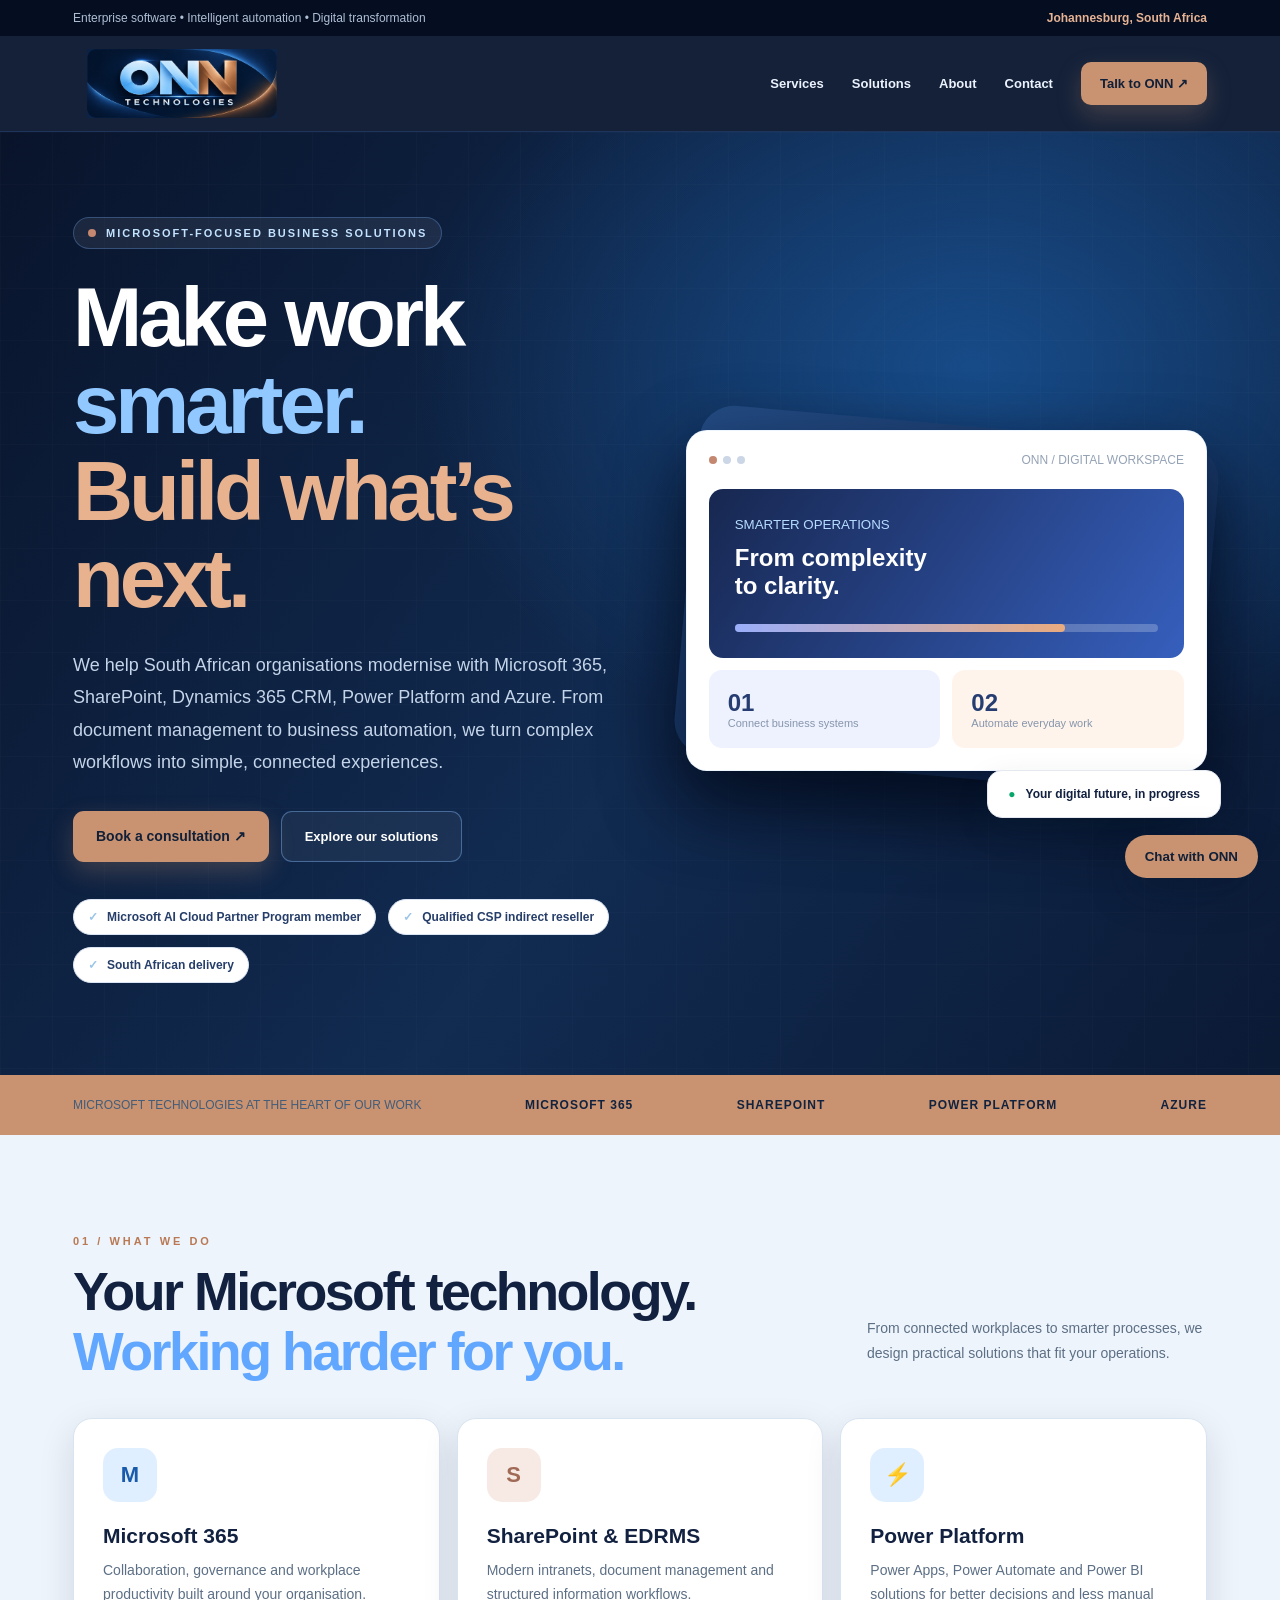
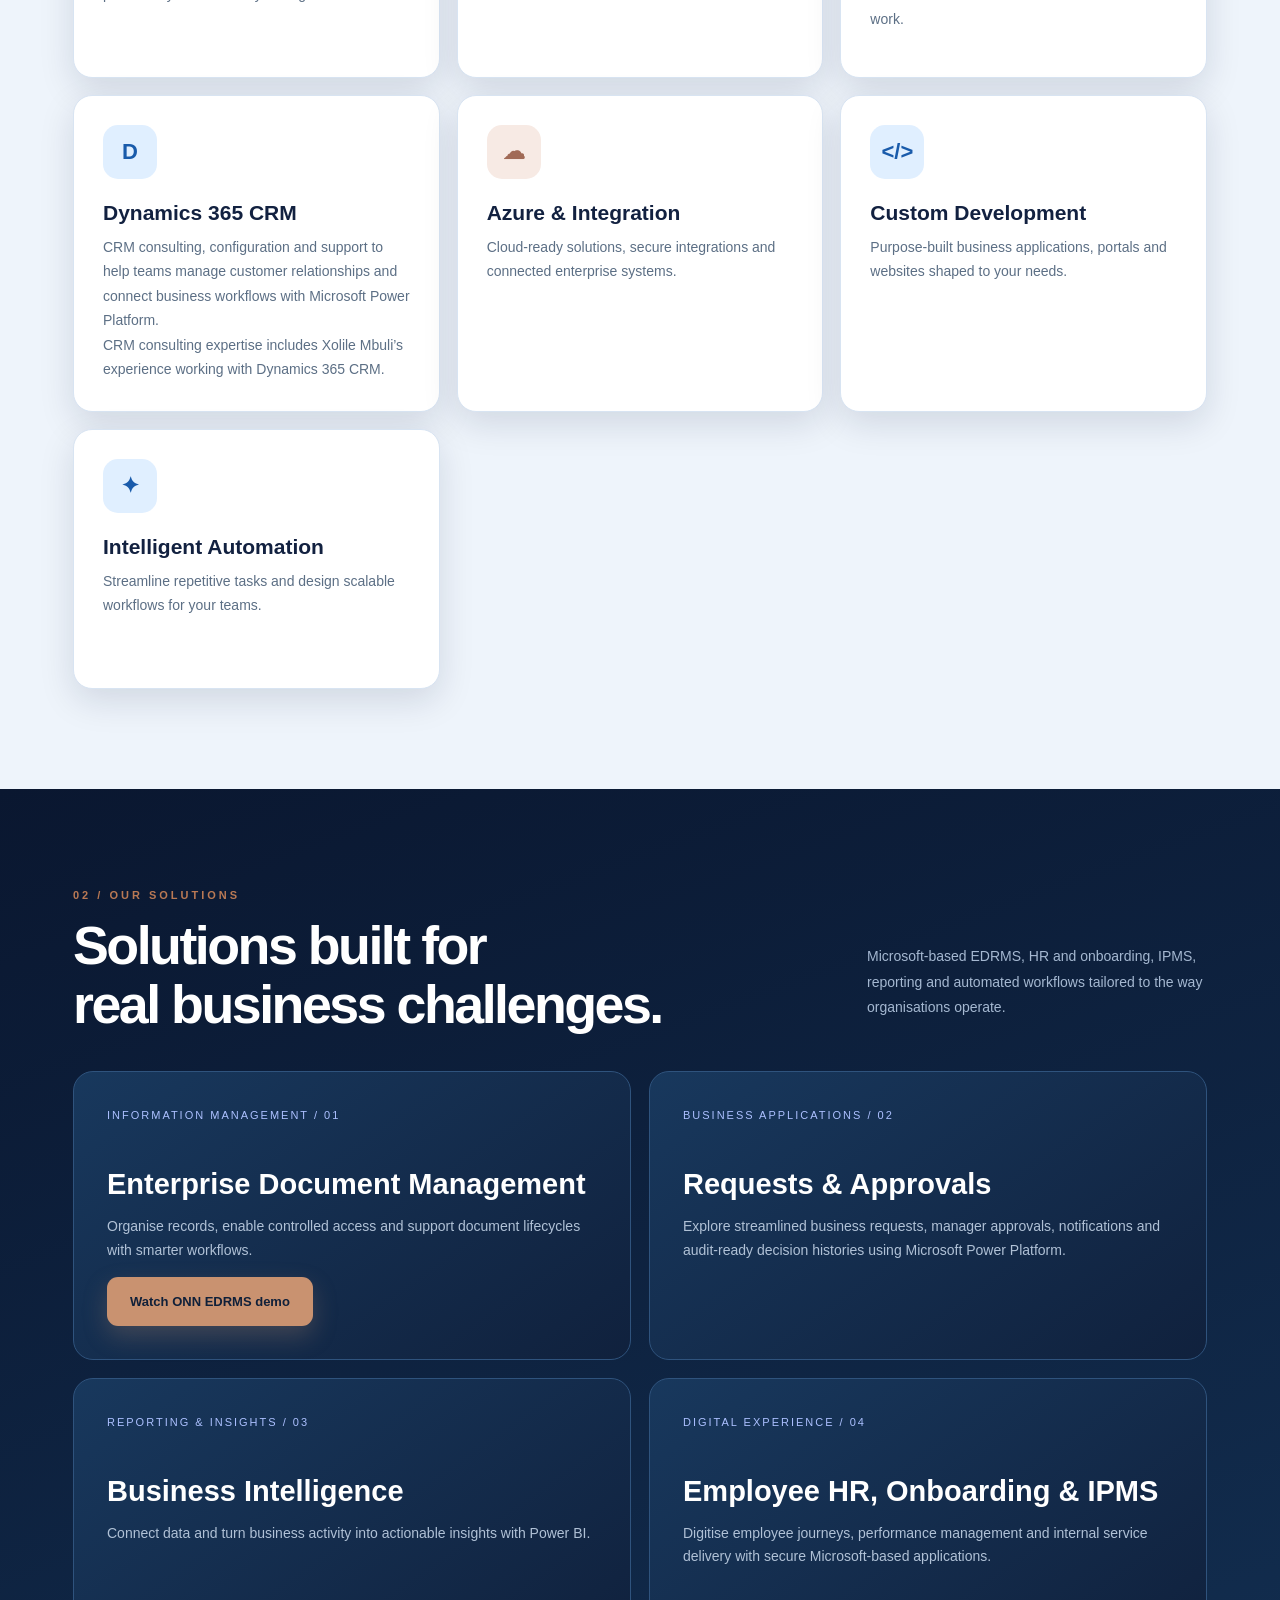
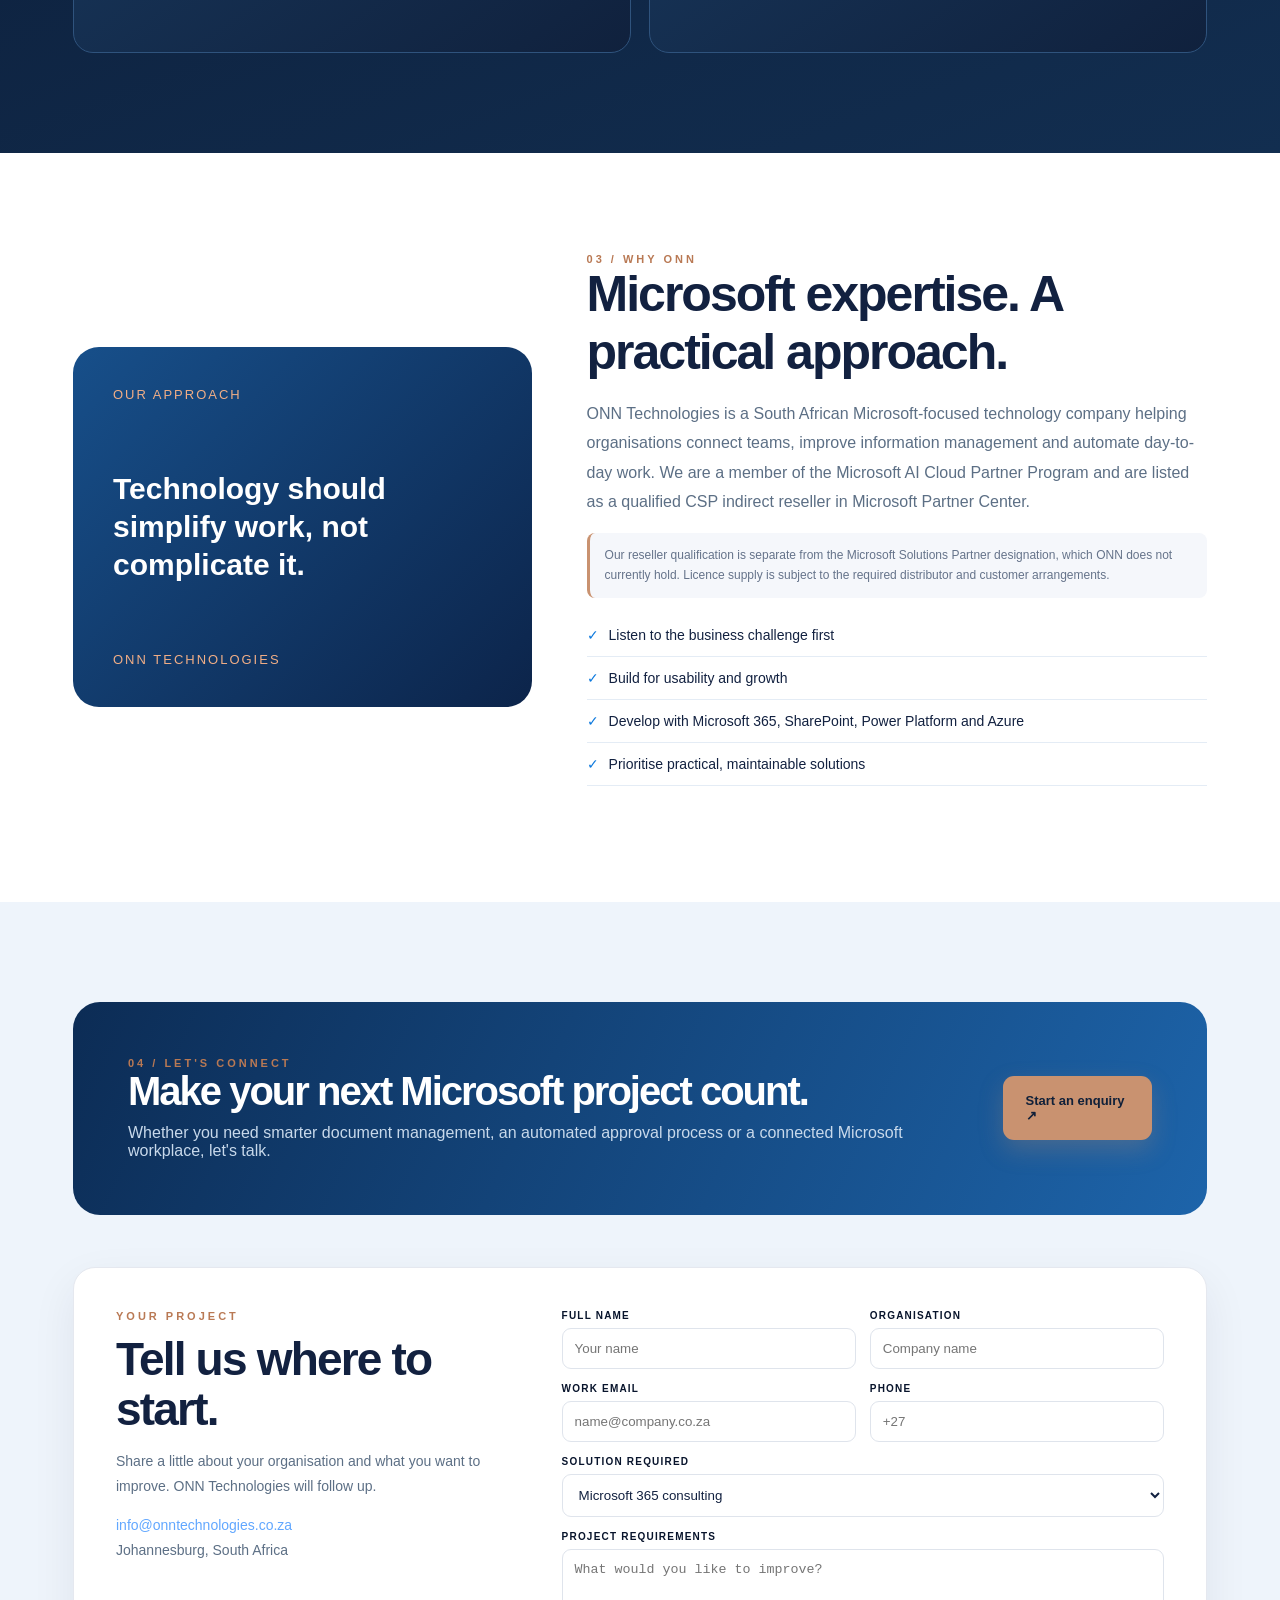
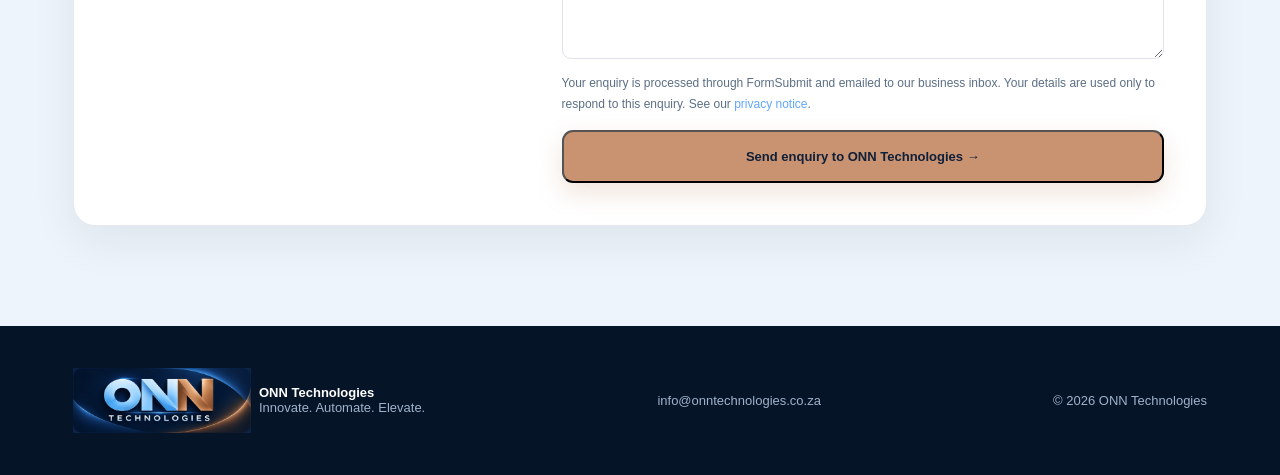
==== commit c027fecd: "Add Xolile Mbuli CRM expertise note to services" ====
--- a/index.html
+++ b/index.html
@@ -154,7 +154,7 @@
 .onn-logo-image{display:block;width:210px;max-width:100%;height:auto;object-fit:contain}
 .footer-identity .onn-logo-image{width:200px}
 @media(max-width:720px){.onn-logo-image{width:166px}.footer-identity .onn-logo-image{width:166px}}
- .partner-note{font-size:12px!important;line-height:1.7!important;color:#65738a!important;background:#f5f7fb;border-left:3px solid #c99270;border-radius:8px;padding:12px 15px} .trust{gap:12px} .trust span{display:inline-flex;align-items:center;background:#fff;border:1px solid #dbe4f3;border-radius:100px;padding:10px 14px;color:#263e69;font-weight:700} .trust span:before{margin-right:9px} .hero .btn-primary{font-size:14px} @media(max-width:600px){.trust span{font-size:11px}} </style><link rel="stylesheet" href="./chatbot.css?v=20261023-1"></head><body><div class="bar"><div class="wrap"><span>Enterprise software • Intelligent automation • Digital transformation</span><span><strong>Johannesburg, South Africa</strong></span></div></div><header class="nav"><div class="wrap navin"><a class="brand" href="#home"><img class="onn-logo-image" src="./onn-logo-brand.webp" alt="ONN Technologies"></a><button aria-label="Open menu" aria-expanded="false" aria-controls="links" class="menu" id="menu">☰</button><div class="navlinks" id="links"><a href="#services">Services</a><a href="#solutions">Solutions</a><a href="#about">About</a><a href="#contact">Contact</a><a class="call" href="#contact">Talk to ONN ↗</a></div></div></header><main><section class="hero" id="home"><div class="wrap heroin"><div><span class="tag">MICROSOFT-FOCUSED BUSINESS SOLUTIONS</span><h1>Make work <span>smarter.</span><br/><em>Build what’s next.</em></h1><p class="lead">We help South African organisations modernise with Microsoft 365, SharePoint, Dynamics 365 CRM, Power Platform and Azure. From document management to business automation, we turn complex workflows into simple, connected experiences.</p><div class="buttons"><a class="btn btn-primary" href="#contact">Book a consultation ↗</a><a class="btn btn-outline" href="#solutions">Explore our solutions</a></div><div class="trust"><span>Microsoft AI Cloud Partner Program member</span><span>Qualified CSP indirect reseller</span><span>South African delivery</span></div></div><div class="art"><div class="dashboard"><div class="dashbar"><div class="dots"><i></i><i></i><i></i></div>ONN / DIGITAL WORKSPACE</div><div class="dashhero"><small>SMARTER OPERATIONS</small><h3>From complexity<br/>to clarity.</h3><div class="track"></div></div><div class="stats"><div class="stat"><strong>01</strong><span>Connect business systems</span></div><div class="stat"><strong>02</strong><span>Automate everyday work</span></div></div></div><div class="float"><b>●</b> Your digital future, in progress</div></div></div></section><div class="ribbon"><div class="wrap ribbonin"><p>MICROSOFT TECHNOLOGIES AT THE HEART OF OUR WORK</p><b>MICROSOFT 365</b><b>SHAREPOINT</b><b>POWER PLATFORM</b><b>AZURE</b></div></div><section class="section light" id="services"><div class="wrap"><div class="sectionlabel">01 / WHAT WE DO</div><div class="heading"><h2>Your Microsoft technology. <em>Working harder for you.</em></h2><p>From connected workplaces to smarter processes, we design practical solutions that fit your operations.</p></div><div class="cards"><article class="card"><div class="ico">M</div><h3>Microsoft 365</h3><p>Collaboration, governance and workplace productivity built around your organisation.</p></article><article class="card"><div class="ico">S</div><h3>SharePoint &amp; EDRMS</h3><p>Modern intranets, document management and structured information workflows.</p></article><article class="card"><div class="ico">⚡</div><h3>Power Platform</h3><p>Power Apps, Power Automate and Power BI solutions for better decisions and less manual work.</p></article><article class="card"><div class="ico">D</div><h3>Dynamics 365 CRM</h3><p>CRM consulting, configuration and support to help teams manage customer relationships and connect business workflows with Microsoft Power Platform.</p></article><article class="card"><div class="ico">☁</div><h3>Azure &amp; Integration</h3><p>Cloud-ready solutions, secure integrations and connected enterprise systems.</p></article><article class="card"><div class="ico">&lt;/&gt;</div><h3>Custom Development</h3><p>Purpose-built business applications, portals and websites shaped to your needs.</p></article><article class="card"><div class="ico">✦</div><h3>Intelligent Automation</h3><p>Streamline repetitive tasks and design scalable workflows for your teams.</p></article></div></div></section><section class="section dark" id="solutions"><div class="wrap"><div class="sectionlabel">02 / OUR SOLUTIONS</div><div class="heading"><h2>Solutions built for <br/>real business challenges.</h2><p>Microsoft-based EDRMS, HR and onboarding, IPMS, reporting and automated workflows tailored to the way organisations operate.</p></div><div class="solutiongrid"><div class="solution"><small>INFORMATION MANAGEMENT / 01</small><h3>Enterprise Document Management</h3><p>Organise records, enable controlled access and support document lifecycles with smarter workflows.</p><a class="btn btn-primary" href="https://www.linkedin.com/feed/update/urn:li:activity:7519471505211170816" target="_blank" rel="noopener noreferrer" aria-label="Watch ONN EDRMS demo on LinkedIn (opens in a new tab)">Watch ONN EDRMS demo</a></div><div class="solution"><small>BUSINESS APPLICATIONS / 02</small><h3>Requests &amp; Approvals</h3><p>Explore streamlined business requests, manager approvals, notifications and audit-ready decision histories using Microsoft Power Platform.</p></div><div class="solution"><small>REPORTING &amp; INSIGHTS / 03</small><h3>Business Intelligence</h3><p>Connect data and turn business activity into actionable insights with Power BI.</p></div><div class="solution"><small>DIGITAL EXPERIENCE / 04</small><h3>Employee HR, Onboarding &amp; IPMS</h3><p>Digitise employee journeys, performance management and internal service delivery with secure Microsoft-based applications.</p></div></div></div></section><section class="section" id="about"><div class="wrap aboutgrid"><div class="quote"><span>OUR APPROACH</span><strong>Technology should simplify work, not complicate it.</strong><span>ONN TECHNOLOGIES</span></div><div><div class="sectionlabel">03 / WHY ONN</div><h2>Microsoft expertise. A practical approach.</h2><p>ONN Technologies is a South African Microsoft-focused technology company helping organisations connect teams, improve information management and automate day-to-day work. We are a member of the Microsoft AI Cloud Partner Program and are listed as a qualified CSP indirect reseller in Microsoft Partner Center.</p><p class="partner-note">Our reseller qualification is separate from the Microsoft Solutions Partner designation, which ONN does not currently hold. Licence supply is subject to the required distributor and customer arrangements.</p><ul class="points"><li>Listen to the business challenge first</li><li>Build for usability and growth</li><li>Develop with Microsoft 365, SharePoint, Power Platform and Azure</li><li>Prioritise practical, maintainable solutions</li></ul></div></div></section><section class="section light" id="contact"><div class="wrap">
+ .partner-note{font-size:12px!important;line-height:1.7!important;color:#65738a!important;background:#f5f7fb;border-left:3px solid #c99270;border-radius:8px;padding:12px 15px} .trust{gap:12px} .trust span{display:inline-flex;align-items:center;background:#fff;border:1px solid #dbe4f3;border-radius:100px;padding:10px 14px;color:#263e69;font-weight:700} .trust span:before{margin-right:9px} .hero .btn-primary{font-size:14px} @media(max-width:600px){.trust span{font-size:11px}} </style><link rel="stylesheet" href="./chatbot.css?v=20261023-1"></head><body><div class="bar"><div class="wrap"><span>Enterprise software • Intelligent automation • Digital transformation</span><span><strong>Johannesburg, South Africa</strong></span></div></div><header class="nav"><div class="wrap navin"><a class="brand" href="#home"><img class="onn-logo-image" src="./onn-logo-brand.webp" alt="ONN Technologies"></a><button aria-label="Open menu" aria-expanded="false" aria-controls="links" class="menu" id="menu">☰</button><div class="navlinks" id="links"><a href="#services">Services</a><a href="#solutions">Solutions</a><a href="#about">About</a><a href="#contact">Contact</a><a class="call" href="#contact">Talk to ONN ↗</a></div></div></header><main><section class="hero" id="home"><div class="wrap heroin"><div><span class="tag">MICROSOFT-FOCUSED BUSINESS SOLUTIONS</span><h1>Make work <span>smarter.</span><br/><em>Build what’s next.</em></h1><p class="lead">We help South African organisations modernise with Microsoft 365, SharePoint, Dynamics 365 CRM, Power Platform and Azure. From document management to business automation, we turn complex workflows into simple, connected experiences.</p><div class="buttons"><a class="btn btn-primary" href="#contact">Book a consultation ↗</a><a class="btn btn-outline" href="#solutions">Explore our solutions</a></div><div class="trust"><span>Microsoft AI Cloud Partner Program member</span><span>Qualified CSP indirect reseller</span><span>South African delivery</span></div></div><div class="art"><div class="dashboard"><div class="dashbar"><div class="dots"><i></i><i></i><i></i></div>ONN / DIGITAL WORKSPACE</div><div class="dashhero"><small>SMARTER OPERATIONS</small><h3>From complexity<br/>to clarity.</h3><div class="track"></div></div><div class="stats"><div class="stat"><strong>01</strong><span>Connect business systems</span></div><div class="stat"><strong>02</strong><span>Automate everyday work</span></div></div></div><div class="float"><b>●</b> Your digital future, in progress</div></div></div></section><div class="ribbon"><div class="wrap ribbonin"><p>MICROSOFT TECHNOLOGIES AT THE HEART OF OUR WORK</p><b>MICROSOFT 365</b><b>SHAREPOINT</b><b>POWER PLATFORM</b><b>AZURE</b></div></div><section class="section light" id="services"><div class="wrap"><div class="sectionlabel">01 / WHAT WE DO</div><div class="heading"><h2>Your Microsoft technology. <em>Working harder for you.</em></h2><p>From connected workplaces to smarter processes, we design practical solutions that fit your operations.</p></div><div class="cards"><article class="card"><div class="ico">M</div><h3>Microsoft 365</h3><p>Collaboration, governance and workplace productivity built around your organisation.</p></article><article class="card"><div class="ico">S</div><h3>SharePoint &amp; EDRMS</h3><p>Modern intranets, document management and structured information workflows.</p></article><article class="card"><div class="ico">⚡</div><h3>Power Platform</h3><p>Power Apps, Power Automate and Power BI solutions for better decisions and less manual work.</p></article><article class="card"><div class="ico">D</div><h3>Dynamics 365 CRM</h3><p>CRM consulting, configuration and support to help teams manage customer relationships and connect business workflows with Microsoft Power Platform.</p><p>CRM consulting expertise includes Xolile Mbuli’s experience working with Dynamics 365 CRM.</p></article><article class="card"><div class="ico">☁</div><h3>Azure &amp; Integration</h3><p>Cloud-ready solutions, secure integrations and connected enterprise systems.</p></article><article class="card"><div class="ico">&lt;/&gt;</div><h3>Custom Development</h3><p>Purpose-built business applications, portals and websites shaped to your needs.</p></article><article class="card"><div class="ico">✦</div><h3>Intelligent Automation</h3><p>Streamline repetitive tasks and design scalable workflows for your teams.</p></article></div></div></section><section class="section dark" id="solutions"><div class="wrap"><div class="sectionlabel">02 / OUR SOLUTIONS</div><div class="heading"><h2>Solutions built for <br/>real business challenges.</h2><p>Microsoft-based EDRMS, HR and onboarding, IPMS, reporting and automated workflows tailored to the way organisations operate.</p></div><div class="solutiongrid"><div class="solution"><small>INFORMATION MANAGEMENT / 01</small><h3>Enterprise Document Management</h3><p>Organise records, enable controlled access and support document lifecycles with smarter workflows.</p><a class="btn btn-primary" href="https://www.linkedin.com/feed/update/urn:li:activity:7519471505211170816" target="_blank" rel="noopener noreferrer" aria-label="Watch ONN EDRMS demo on LinkedIn (opens in a new tab)">Watch ONN EDRMS demo</a></div><div class="solution"><small>BUSINESS APPLICATIONS / 02</small><h3>Requests &amp; Approvals</h3><p>Explore streamlined business requests, manager approvals, notifications and audit-ready decision histories using Microsoft Power Platform.</p></div><div class="solution"><small>REPORTING &amp; INSIGHTS / 03</small><h3>Business Intelligence</h3><p>Connect data and turn business activity into actionable insights with Power BI.</p></div><div class="solution"><small>DIGITAL EXPERIENCE / 04</small><h3>Employee HR, Onboarding &amp; IPMS</h3><p>Digitise employee journeys, performance management and internal service delivery with secure Microsoft-based applications.</p></div></div></div></section><section class="section" id="about"><div class="wrap aboutgrid"><div class="quote"><span>OUR APPROACH</span><strong>Technology should simplify work, not complicate it.</strong><span>ONN TECHNOLOGIES</span></div><div><div class="sectionlabel">03 / WHY ONN</div><h2>Microsoft expertise. A practical approach.</h2><p>ONN Technologies is a South African Microsoft-focused technology company helping organisations connect teams, improve information management and automate day-to-day work. We are a member of the Microsoft AI Cloud Partner Program and are listed as a qualified CSP indirect reseller in Microsoft Partner Center.</p><p class="partner-note">Our reseller qualification is separate from the Microsoft Solutions Partner designation, which ONN does not currently hold. Licence supply is subject to the required distributor and customer arrangements.</p><ul class="points"><li>Listen to the business challenge first</li><li>Build for usability and growth</li><li>Develop with Microsoft 365, SharePoint, Power Platform and Azure</li><li>Prioritise practical, maintainable solutions</li></ul></div></div></section><section class="section light" id="contact"><div class="wrap">
 <div class="cta"><div><div class="sectionlabel">04 / LET'S CONNECT</div><h2>Make your next Microsoft project count.</h2><p>Whether you need smarter document management, an automated approval process or a connected Microsoft workplace, let's talk.</p></div><a class="btn btn-primary" href="#enquiryForm">Start an enquiry ↗</a></div>
 <div class="live-contact"><div><div class="sectionlabel">YOUR PROJECT</div><h2>Tell us where to start.</h2><p>Share a little about your organisation and what you want to improve. ONN Technologies will follow up.</p><p><a href="mailto:info@onntechnologies.co.za">info@onntechnologies.co.za</a><br>Johannesburg, South Africa</p></div>
 <form id="contactForm" class="contact-form" action="https://formsubmit.co/ajax/info@onntechnologies.co.za" method="POST"><input type="hidden" name="_subject" value="New ONN Technologies website enquiry"><input type="hidden" name="_template" value="table"><input type="hidden" name="_captcha" value="false"><input type="text" name="_honey" aria-hidden="true" style="display:none" tabindex="-1" autocomplete="off">
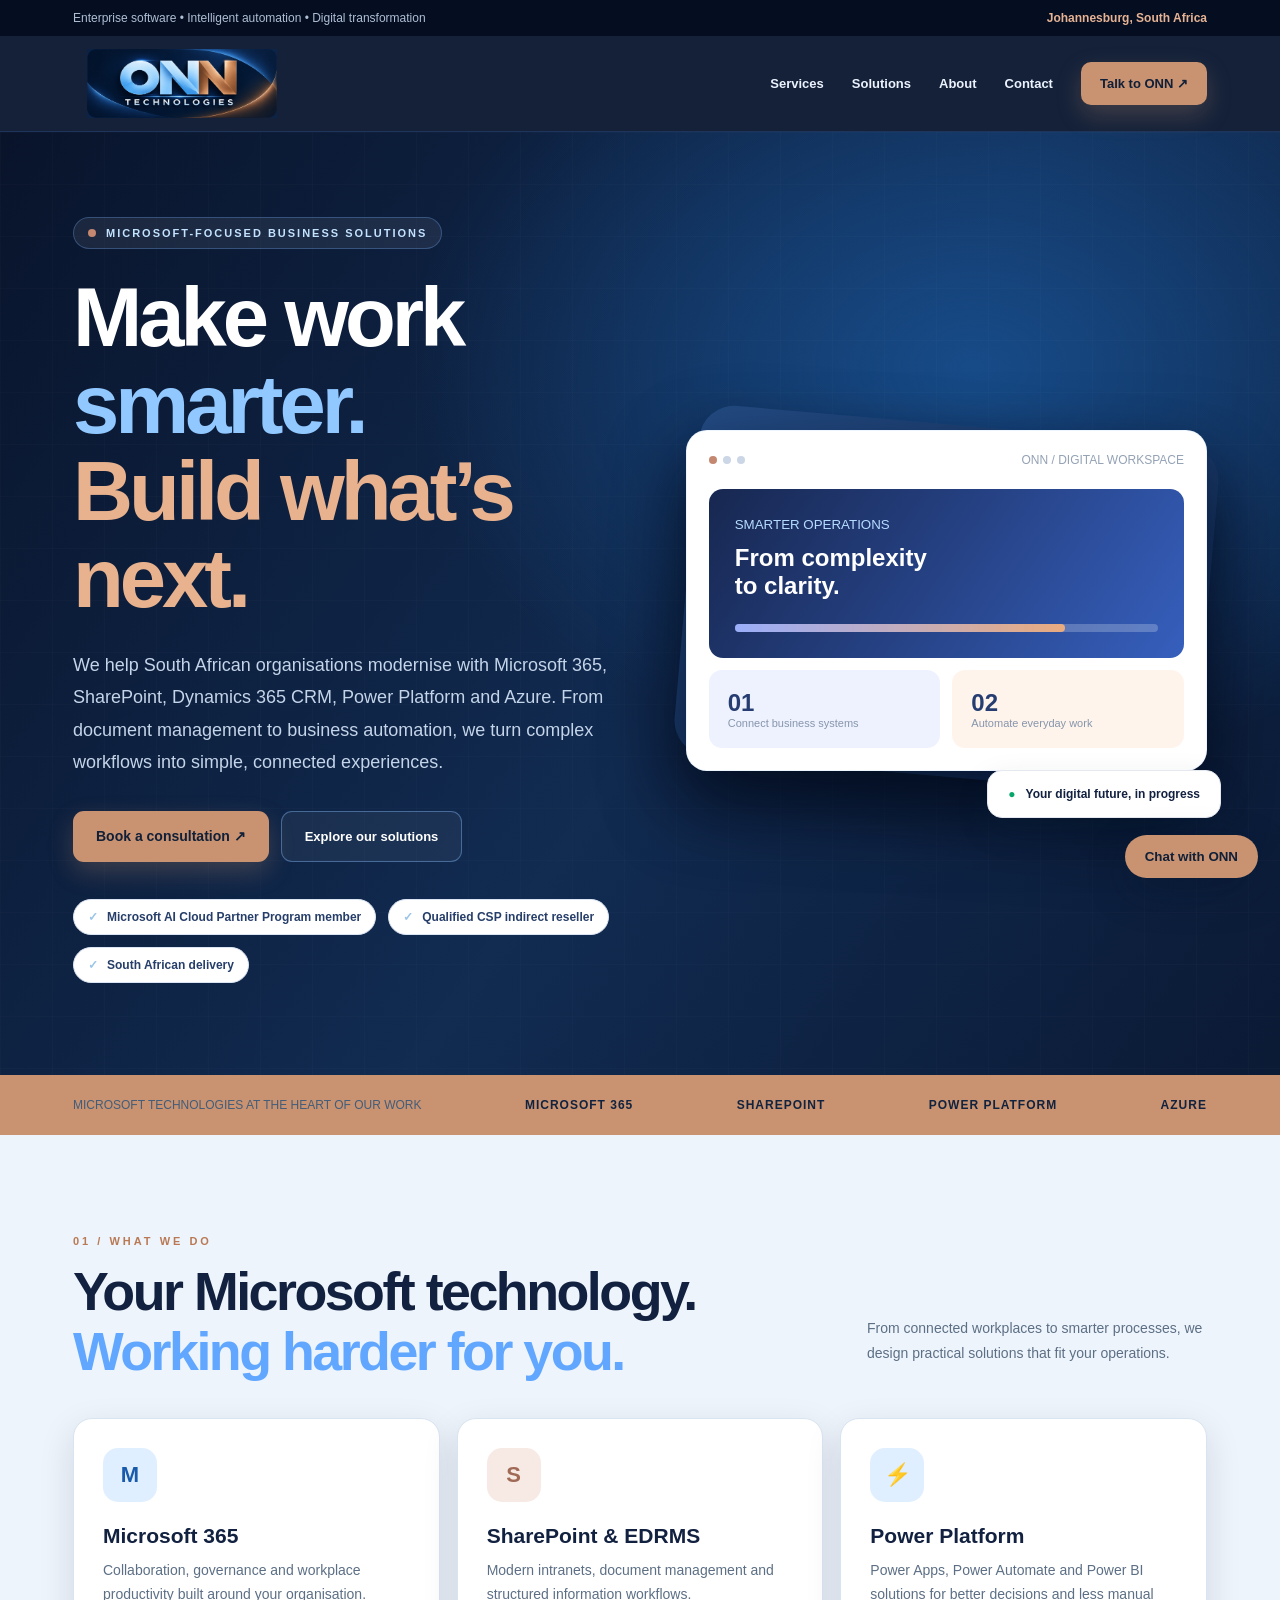
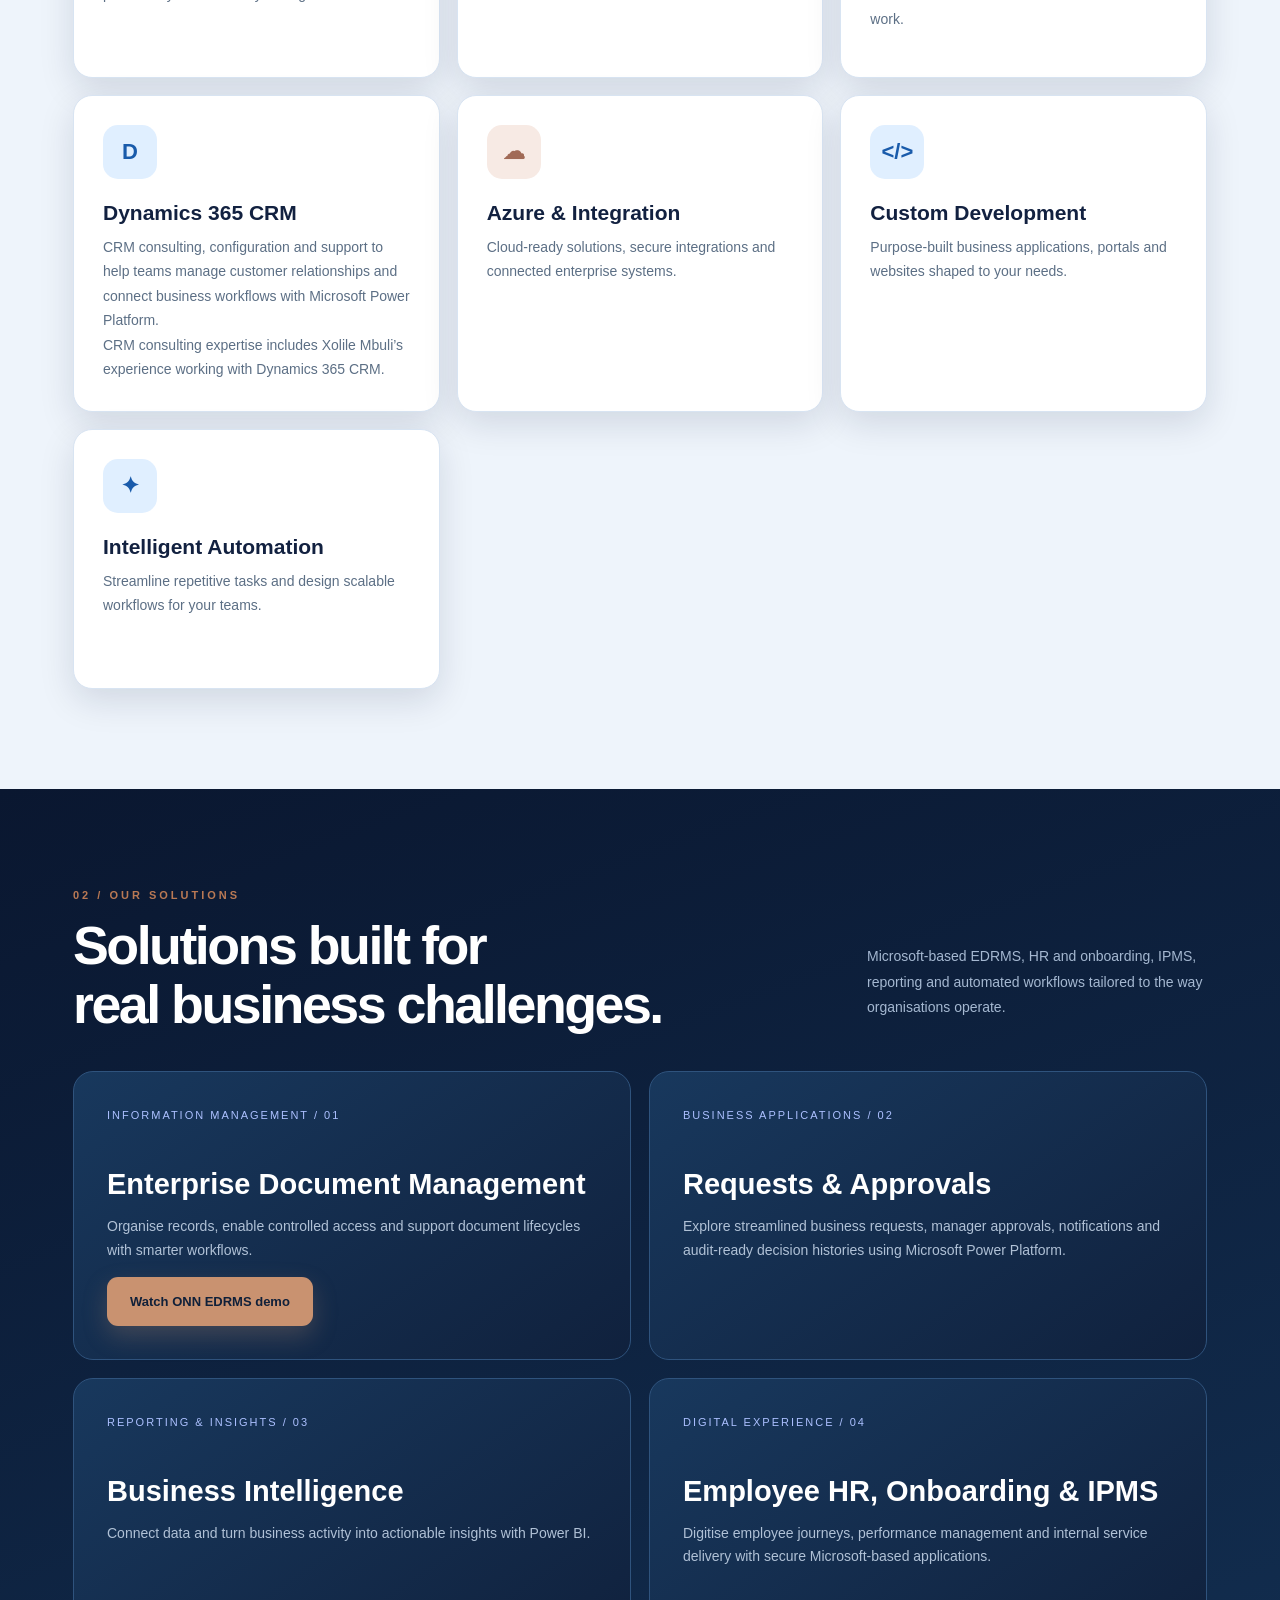
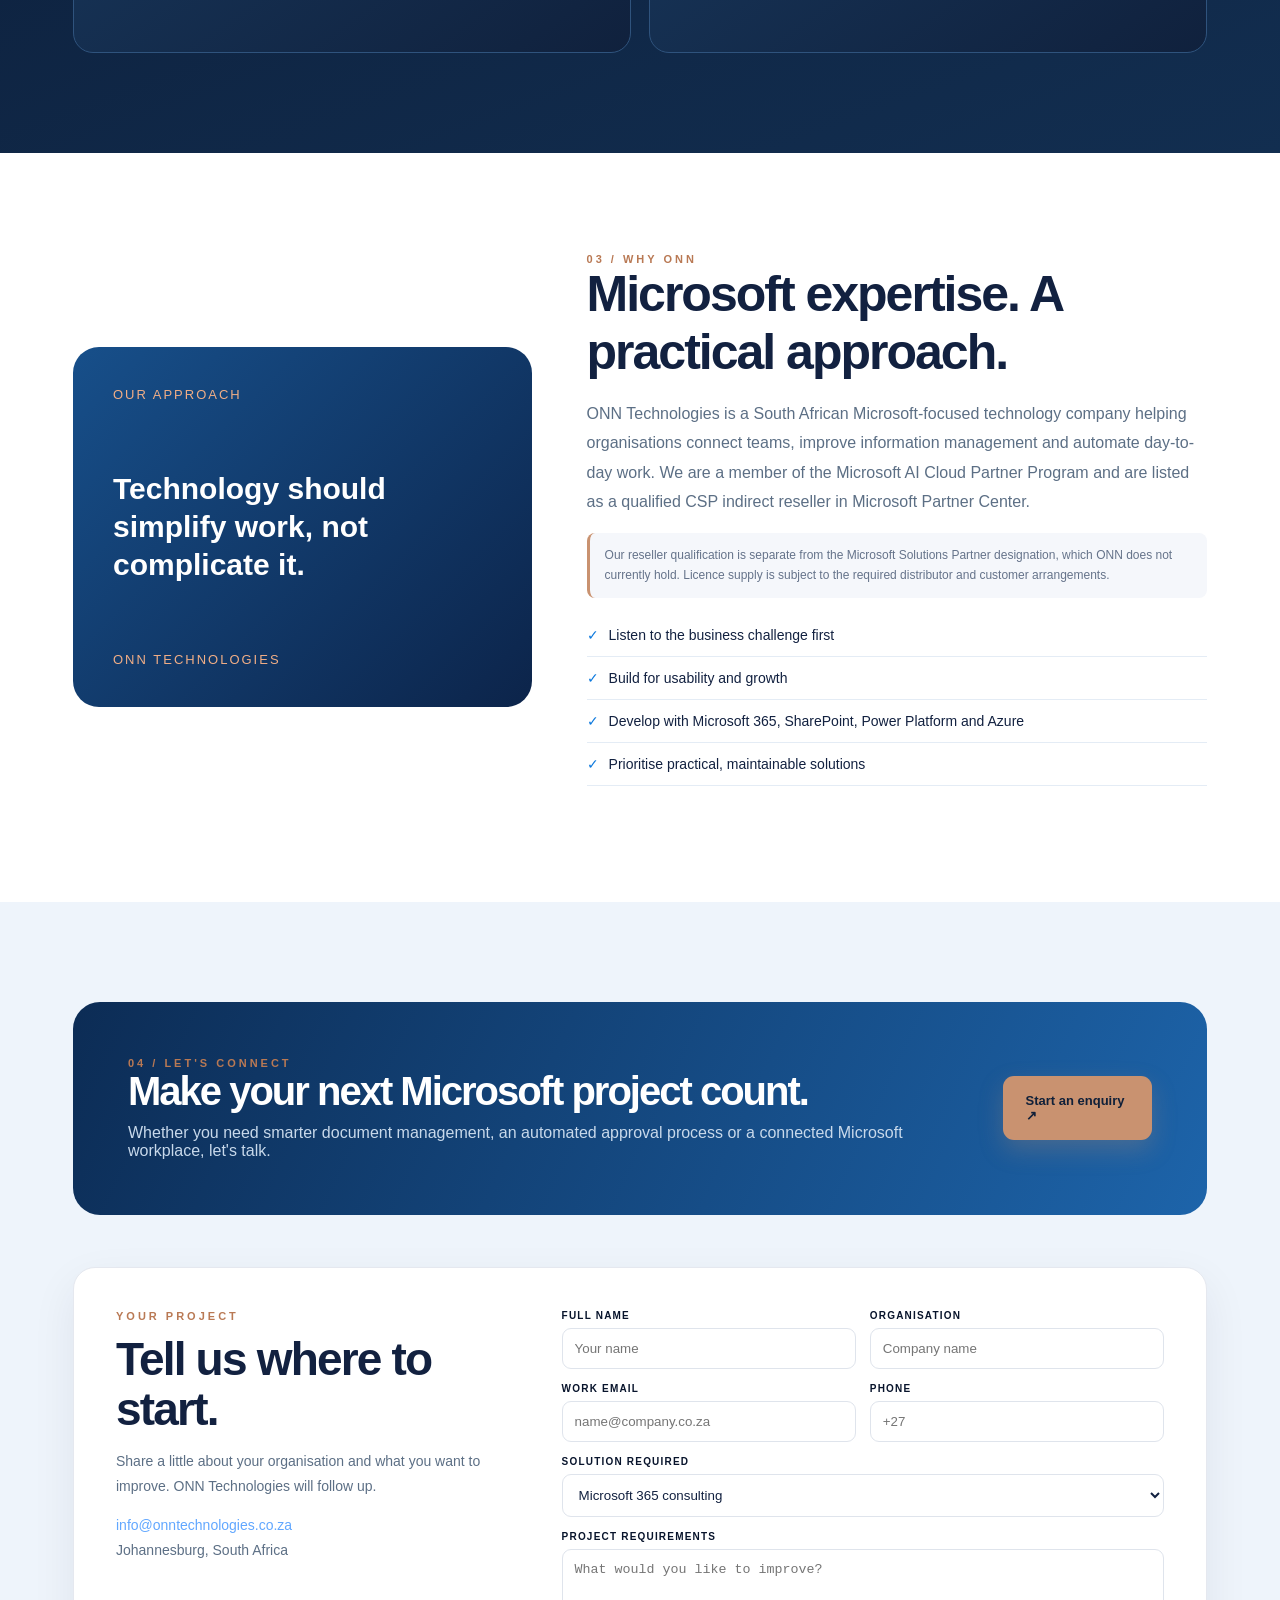
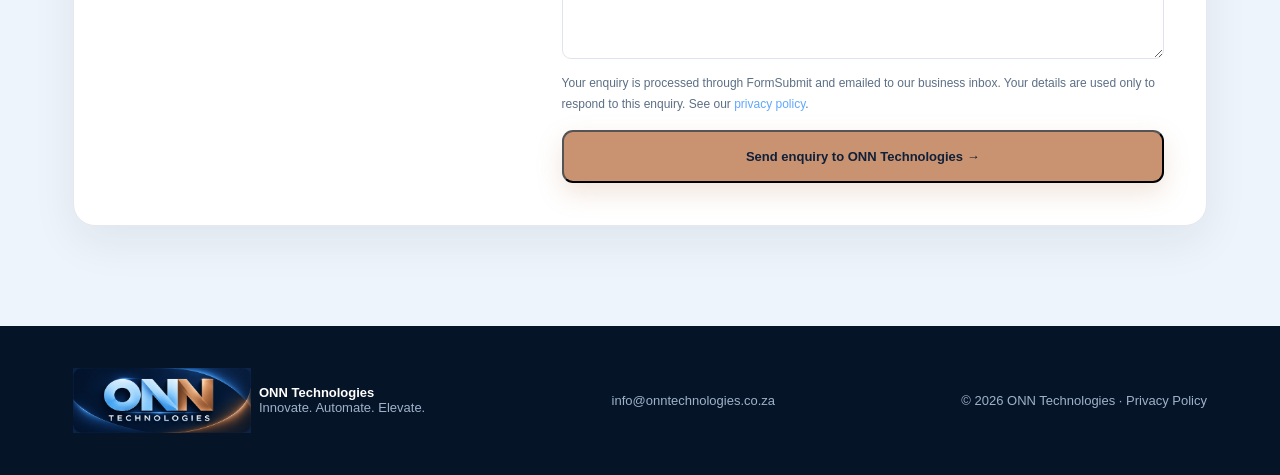
==== commit 57ddd633: "Link privacy policy from enquiry form and footer" ====
--- a/index.html
+++ b/index.html
@@ -162,8 +162,8 @@
 <div class="field"><label for="email">WORK EMAIL</label><input id="email" name="email" required type="email" placeholder="name@company.co.za"></div><div class="field"><label for="phone">PHONE</label><input id="phone" name="phone" placeholder="+27"></div>
 <div class="field full"><label for="service">SOLUTION REQUIRED</label><select id="service" name="service"><option>Microsoft 365 consulting</option><option>SharePoint &amp; EDRMS</option><option>Dynamics 365 CRM</option><option>Power Platform</option><option>Azure &amp; Integration</option><option>Custom Development</option><option>Intelligent Automation</option><option>Microsoft licensing enquiry</option><option>Other</option></select></div>
 <div class="field full"><label for="message">PROJECT REQUIREMENTS</label><textarea id="message" name="message" placeholder="What would you like to improve?"></textarea></div>
-<p class="privacy full">Your enquiry is processed through FormSubmit and emailed to our business inbox. Your details are used only to respond to this enquiry. See our <a href="privacy.html">privacy notice</a>.</p><button class="btn btn-primary full" type="submit">Send enquiry to ONN Technologies <span>→</span></button><p class="status full" id="status" role="status" aria-live="polite">Thank you for contacting ONN Technologies.</p>
-</form></div></div></section></main><footer class="footer"><div class="wrap footerin"><div><div class="footer-identity"><img class="onn-logo-image" src="./onn-logo-brand.webp" alt="ONN Technologies"><div><strong>ONN Technologies</strong><div>Innovate. Automate. Elevate.</div></div></div></div><div>info@onntechnologies.co.za</div><div>© 2026 ONN Technologies</div></div></footer><script>
+<p class="privacy full">Your enquiry is processed through FormSubmit and emailed to our business inbox. Your details are used only to respond to this enquiry. See our <a href="/privacy-policy">privacy policy</a>.</p><button class="btn btn-primary full" type="submit">Send enquiry to ONN Technologies <span>→</span></button><p class="status full" id="status" role="status" aria-live="polite">Thank you for contacting ONN Technologies.</p>
+</form></div></div></section></main><footer class="footer"><div class="wrap footerin"><div><div class="footer-identity"><img class="onn-logo-image" src="./onn-logo-brand.webp" alt="ONN Technologies"><div><strong>ONN Technologies</strong><div>Innovate. Automate. Elevate.</div></div></div></div><div>info@onntechnologies.co.za</div><div>© 2026 ONN Technologies · <a href="/privacy-policy">Privacy Policy</a></div></div></footer><script>
 const contactForm=document.getElementById('contactForm'),contactStatus=document.getElementById('status');
 contactForm?.addEventListener('submit',async event=>{
  event.preventDefault();if(!contactForm.reportValidity())return;
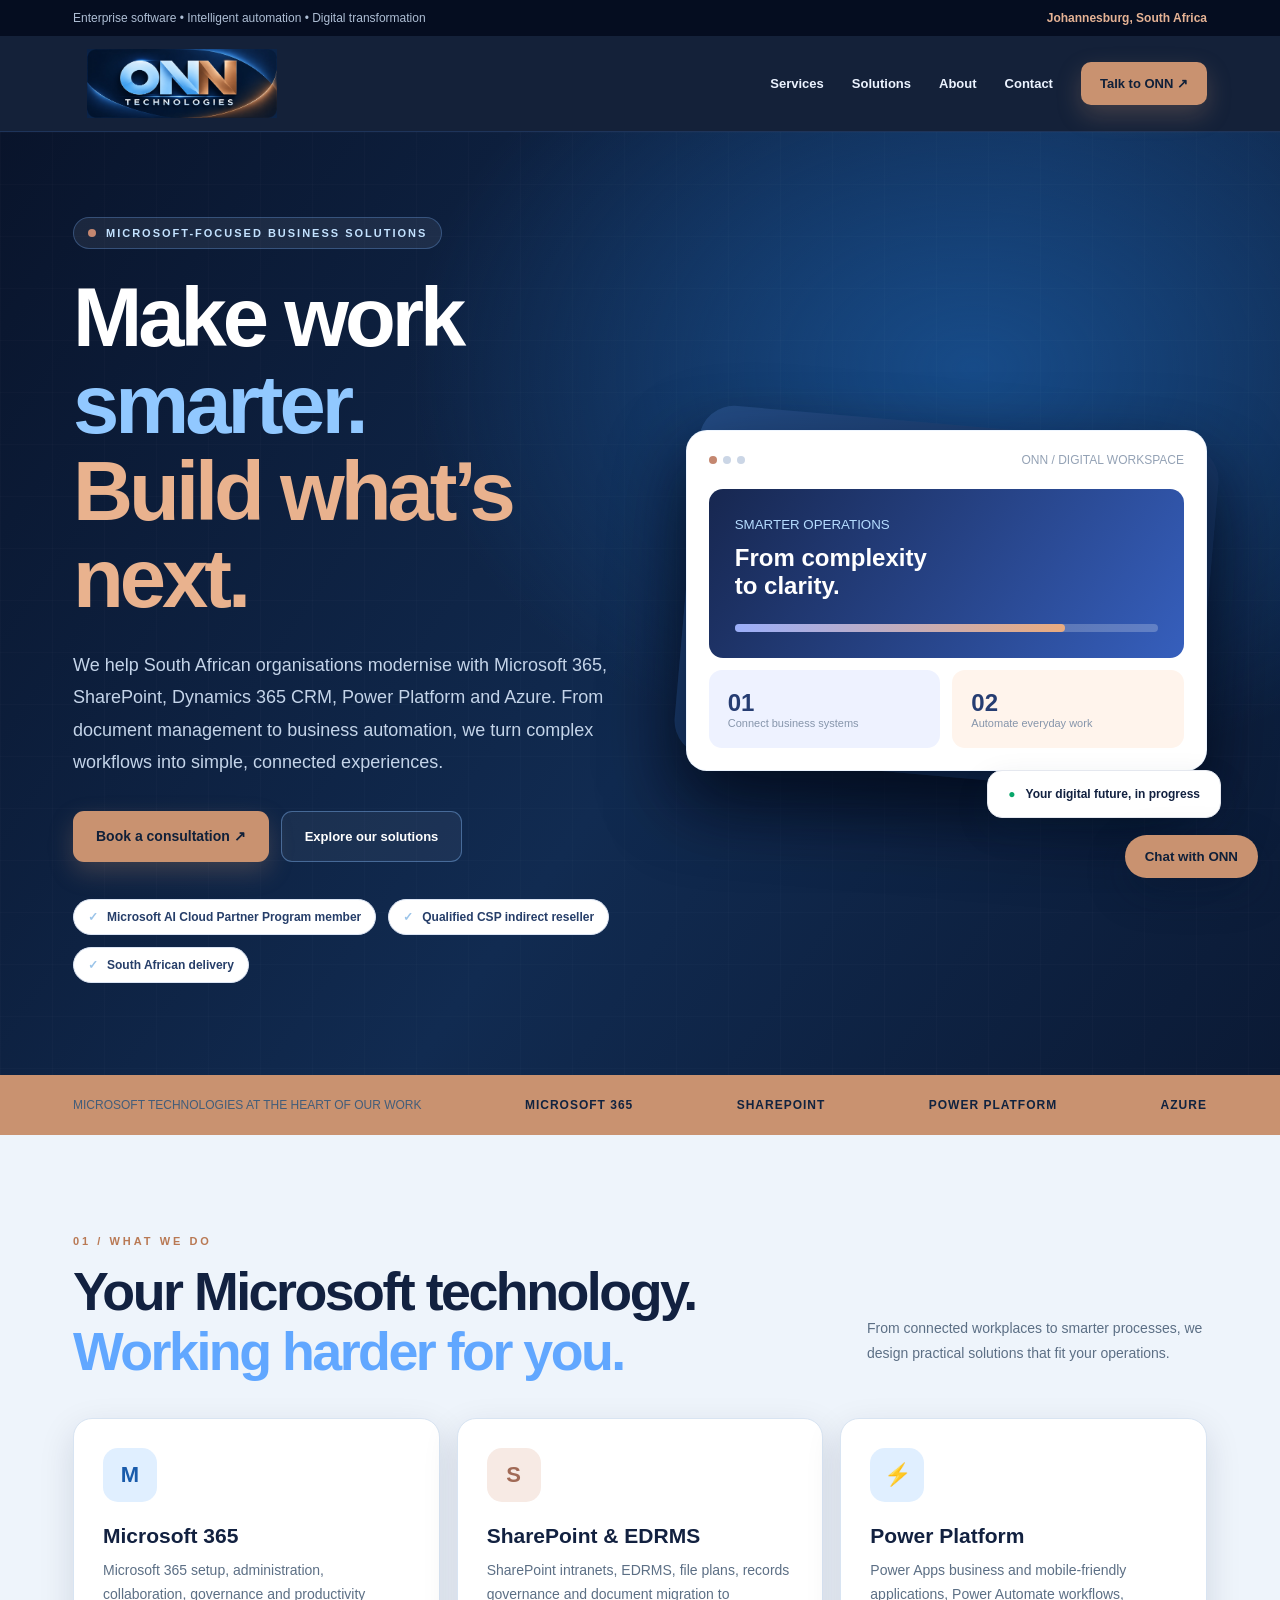
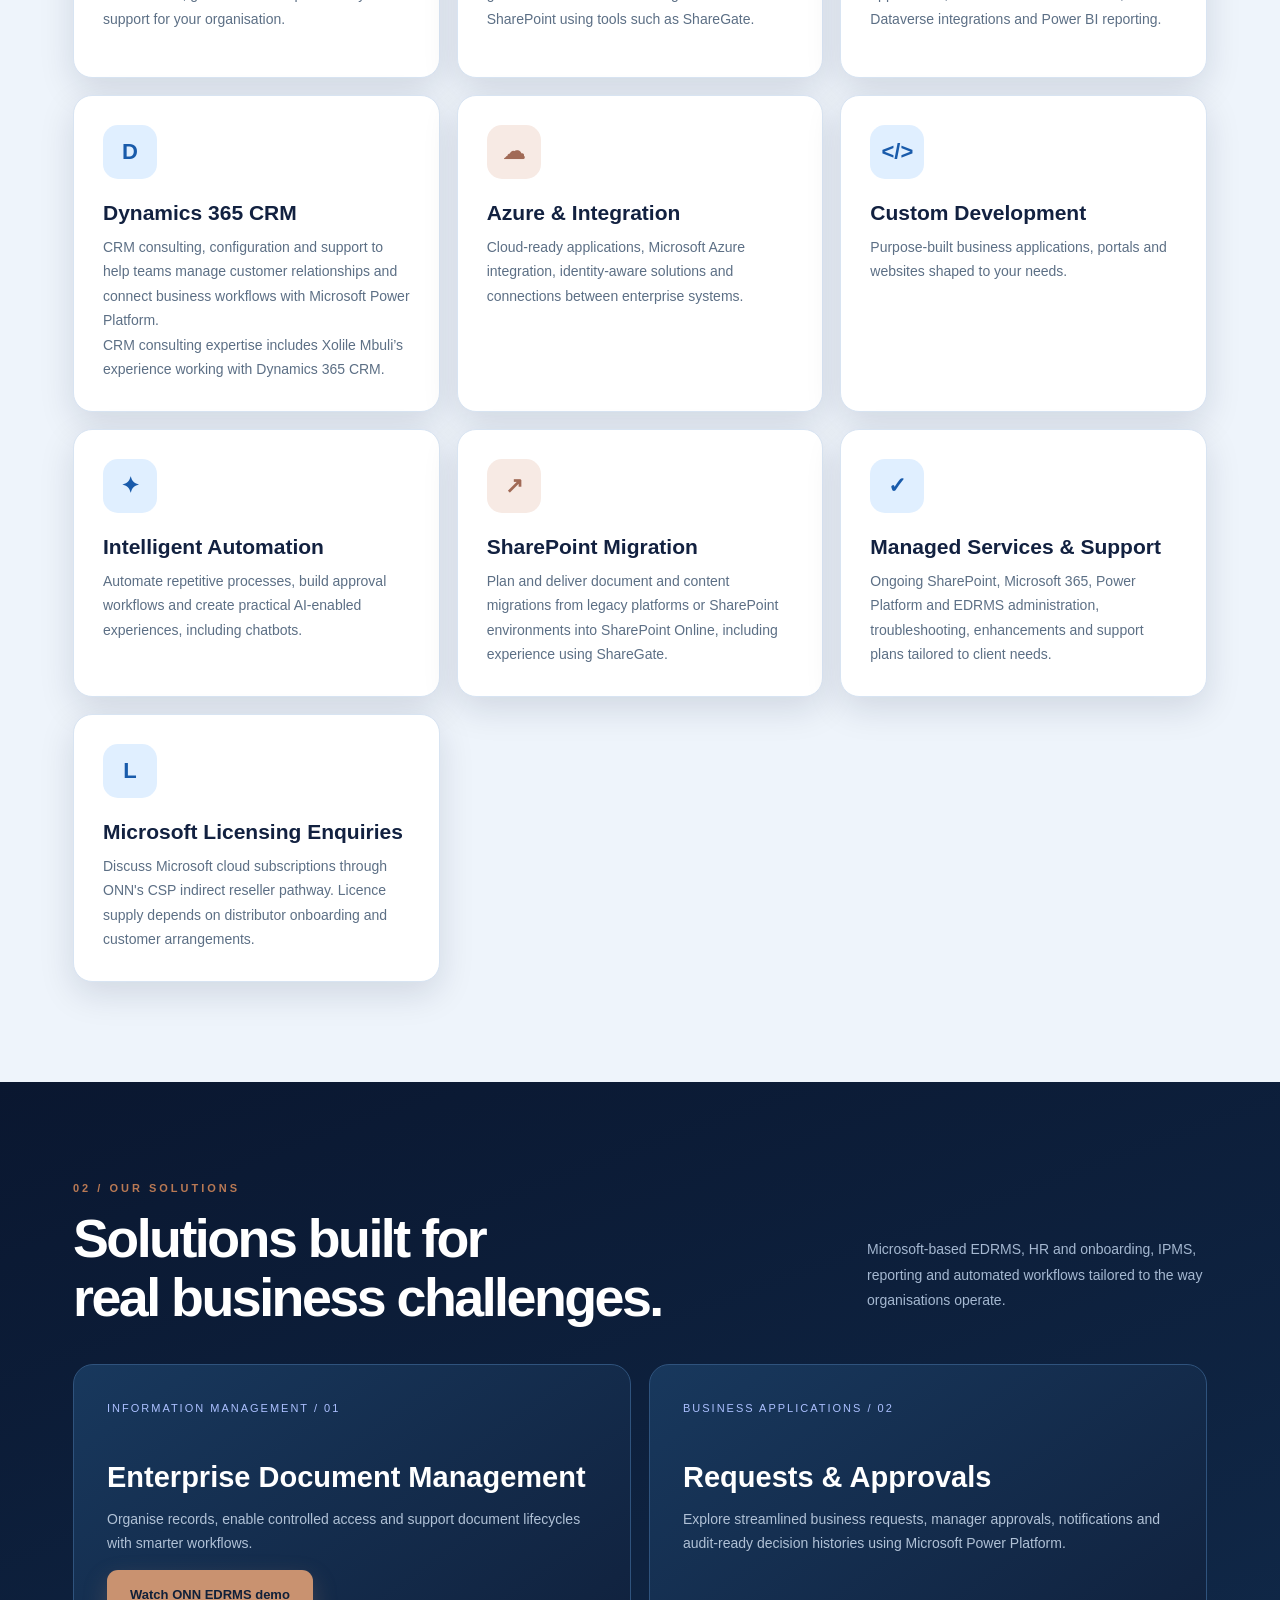
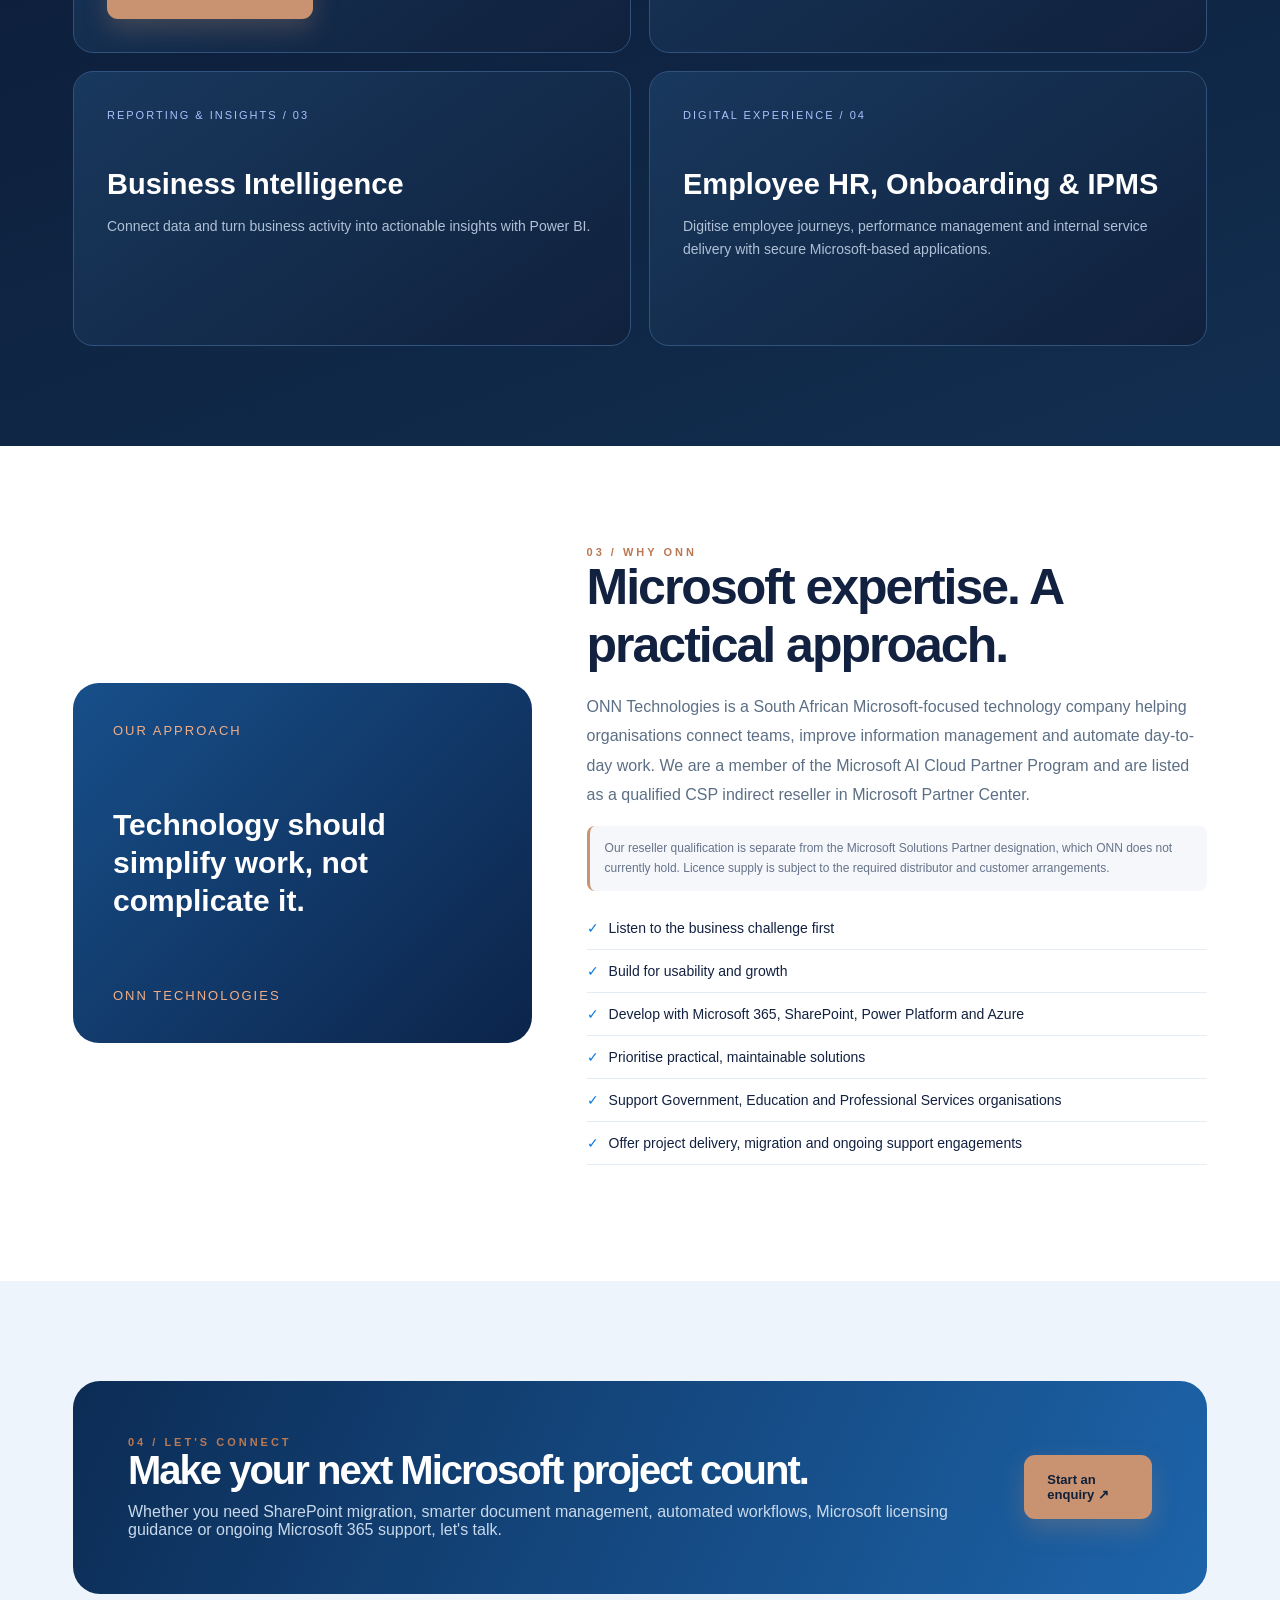
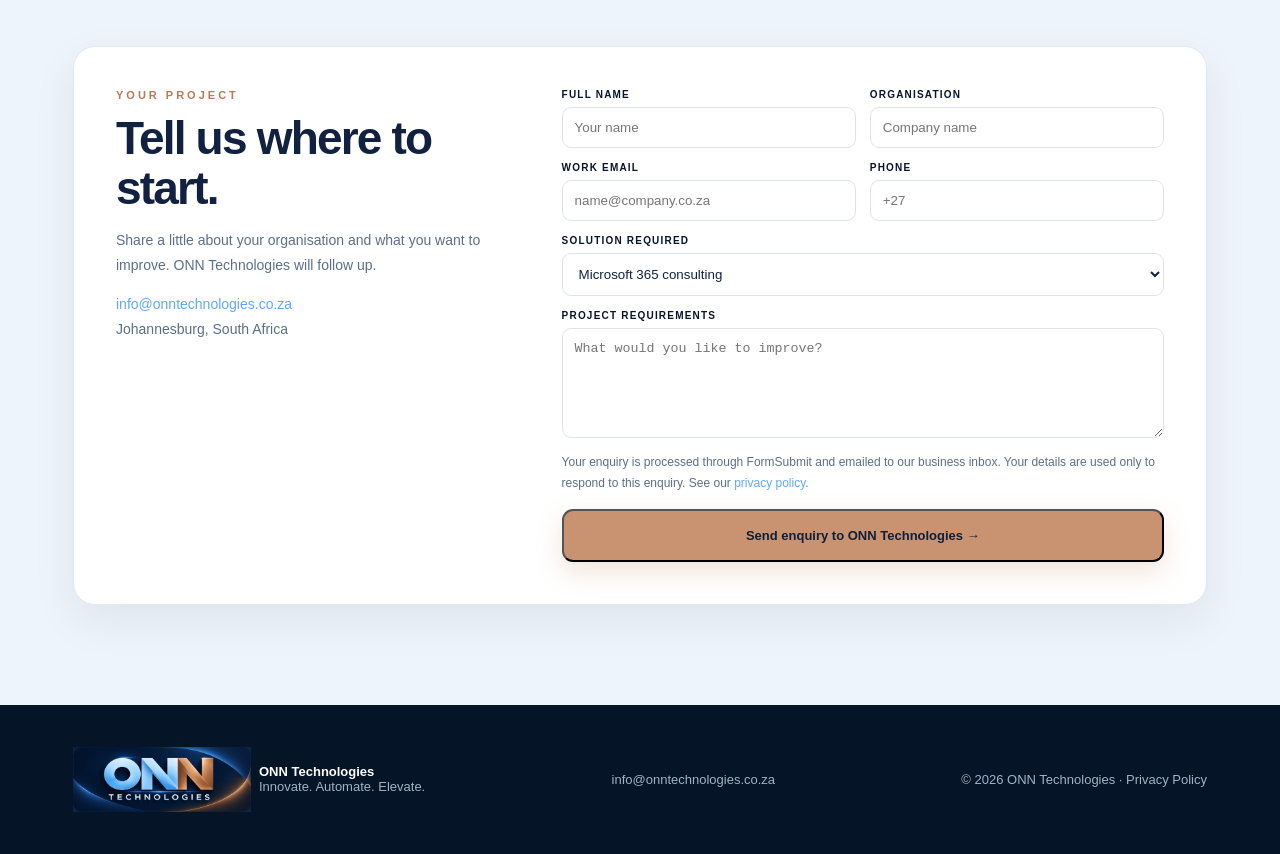
==== commit 9aadd35a: "Align ONN website services with Microsoft Partner profile" ====
--- a/index.html
+++ b/index.html
@@ -154,13 +154,13 @@
 .onn-logo-image{display:block;width:210px;max-width:100%;height:auto;object-fit:contain}
 .footer-identity .onn-logo-image{width:200px}
 @media(max-width:720px){.onn-logo-image{width:166px}.footer-identity .onn-logo-image{width:166px}}
- .partner-note{font-size:12px!important;line-height:1.7!important;color:#65738a!important;background:#f5f7fb;border-left:3px solid #c99270;border-radius:8px;padding:12px 15px} .trust{gap:12px} .trust span{display:inline-flex;align-items:center;background:#fff;border:1px solid #dbe4f3;border-radius:100px;padding:10px 14px;color:#263e69;font-weight:700} .trust span:before{margin-right:9px} .hero .btn-primary{font-size:14px} @media(max-width:600px){.trust span{font-size:11px}} </style><link rel="stylesheet" href="./chatbot.css?v=20261023-1"></head><body><div class="bar"><div class="wrap"><span>Enterprise software • Intelligent automation • Digital transformation</span><span><strong>Johannesburg, South Africa</strong></span></div></div><header class="nav"><div class="wrap navin"><a class="brand" href="#home"><img class="onn-logo-image" src="./onn-logo-brand.webp" alt="ONN Technologies"></a><button aria-label="Open menu" aria-expanded="false" aria-controls="links" class="menu" id="menu">☰</button><div class="navlinks" id="links"><a href="#services">Services</a><a href="#solutions">Solutions</a><a href="#about">About</a><a href="#contact">Contact</a><a class="call" href="#contact">Talk to ONN ↗</a></div></div></header><main><section class="hero" id="home"><div class="wrap heroin"><div><span class="tag">MICROSOFT-FOCUSED BUSINESS SOLUTIONS</span><h1>Make work <span>smarter.</span><br/><em>Build what’s next.</em></h1><p class="lead">We help South African organisations modernise with Microsoft 365, SharePoint, Dynamics 365 CRM, Power Platform and Azure. From document management to business automation, we turn complex workflows into simple, connected experiences.</p><div class="buttons"><a class="btn btn-primary" href="#contact">Book a consultation ↗</a><a class="btn btn-outline" href="#solutions">Explore our solutions</a></div><div class="trust"><span>Microsoft AI Cloud Partner Program member</span><span>Qualified CSP indirect reseller</span><span>South African delivery</span></div></div><div class="art"><div class="dashboard"><div class="dashbar"><div class="dots"><i></i><i></i><i></i></div>ONN / DIGITAL WORKSPACE</div><div class="dashhero"><small>SMARTER OPERATIONS</small><h3>From complexity<br/>to clarity.</h3><div class="track"></div></div><div class="stats"><div class="stat"><strong>01</strong><span>Connect business systems</span></div><div class="stat"><strong>02</strong><span>Automate everyday work</span></div></div></div><div class="float"><b>●</b> Your digital future, in progress</div></div></div></section><div class="ribbon"><div class="wrap ribbonin"><p>MICROSOFT TECHNOLOGIES AT THE HEART OF OUR WORK</p><b>MICROSOFT 365</b><b>SHAREPOINT</b><b>POWER PLATFORM</b><b>AZURE</b></div></div><section class="section light" id="services"><div class="wrap"><div class="sectionlabel">01 / WHAT WE DO</div><div class="heading"><h2>Your Microsoft technology. <em>Working harder for you.</em></h2><p>From connected workplaces to smarter processes, we design practical solutions that fit your operations.</p></div><div class="cards"><article class="card"><div class="ico">M</div><h3>Microsoft 365</h3><p>Collaboration, governance and workplace productivity built around your organisation.</p></article><article class="card"><div class="ico">S</div><h3>SharePoint &amp; EDRMS</h3><p>Modern intranets, document management and structured information workflows.</p></article><article class="card"><div class="ico">⚡</div><h3>Power Platform</h3><p>Power Apps, Power Automate and Power BI solutions for better decisions and less manual work.</p></article><article class="card"><div class="ico">D</div><h3>Dynamics 365 CRM</h3><p>CRM consulting, configuration and support to help teams manage customer relationships and connect business workflows with Microsoft Power Platform.</p><p>CRM consulting expertise includes Xolile Mbuli’s experience working with Dynamics 365 CRM.</p></article><article class="card"><div class="ico">☁</div><h3>Azure &amp; Integration</h3><p>Cloud-ready solutions, secure integrations and connected enterprise systems.</p></article><article class="card"><div class="ico">&lt;/&gt;</div><h3>Custom Development</h3><p>Purpose-built business applications, portals and websites shaped to your needs.</p></article><article class="card"><div class="ico">✦</div><h3>Intelligent Automation</h3><p>Streamline repetitive tasks and design scalable workflows for your teams.</p></article></div></div></section><section class="section dark" id="solutions"><div class="wrap"><div class="sectionlabel">02 / OUR SOLUTIONS</div><div class="heading"><h2>Solutions built for <br/>real business challenges.</h2><p>Microsoft-based EDRMS, HR and onboarding, IPMS, reporting and automated workflows tailored to the way organisations operate.</p></div><div class="solutiongrid"><div class="solution"><small>INFORMATION MANAGEMENT / 01</small><h3>Enterprise Document Management</h3><p>Organise records, enable controlled access and support document lifecycles with smarter workflows.</p><a class="btn btn-primary" href="https://www.linkedin.com/feed/update/urn:li:activity:7519471505211170816" target="_blank" rel="noopener noreferrer" aria-label="Watch ONN EDRMS demo on LinkedIn (opens in a new tab)">Watch ONN EDRMS demo</a></div><div class="solution"><small>BUSINESS APPLICATIONS / 02</small><h3>Requests &amp; Approvals</h3><p>Explore streamlined business requests, manager approvals, notifications and audit-ready decision histories using Microsoft Power Platform.</p></div><div class="solution"><small>REPORTING &amp; INSIGHTS / 03</small><h3>Business Intelligence</h3><p>Connect data and turn business activity into actionable insights with Power BI.</p></div><div class="solution"><small>DIGITAL EXPERIENCE / 04</small><h3>Employee HR, Onboarding &amp; IPMS</h3><p>Digitise employee journeys, performance management and internal service delivery with secure Microsoft-based applications.</p></div></div></div></section><section class="section" id="about"><div class="wrap aboutgrid"><div class="quote"><span>OUR APPROACH</span><strong>Technology should simplify work, not complicate it.</strong><span>ONN TECHNOLOGIES</span></div><div><div class="sectionlabel">03 / WHY ONN</div><h2>Microsoft expertise. A practical approach.</h2><p>ONN Technologies is a South African Microsoft-focused technology company helping organisations connect teams, improve information management and automate day-to-day work. We are a member of the Microsoft AI Cloud Partner Program and are listed as a qualified CSP indirect reseller in Microsoft Partner Center.</p><p class="partner-note">Our reseller qualification is separate from the Microsoft Solutions Partner designation, which ONN does not currently hold. Licence supply is subject to the required distributor and customer arrangements.</p><ul class="points"><li>Listen to the business challenge first</li><li>Build for usability and growth</li><li>Develop with Microsoft 365, SharePoint, Power Platform and Azure</li><li>Prioritise practical, maintainable solutions</li></ul></div></div></section><section class="section light" id="contact"><div class="wrap">
-<div class="cta"><div><div class="sectionlabel">04 / LET'S CONNECT</div><h2>Make your next Microsoft project count.</h2><p>Whether you need smarter document management, an automated approval process or a connected Microsoft workplace, let's talk.</p></div><a class="btn btn-primary" href="#enquiryForm">Start an enquiry ↗</a></div>
+ .partner-note{font-size:12px!important;line-height:1.7!important;color:#65738a!important;background:#f5f7fb;border-left:3px solid #c99270;border-radius:8px;padding:12px 15px} .trust{gap:12px} .trust span{display:inline-flex;align-items:center;background:#fff;border:1px solid #dbe4f3;border-radius:100px;padding:10px 14px;color:#263e69;font-weight:700} .trust span:before{margin-right:9px} .hero .btn-primary{font-size:14px} @media(max-width:600px){.trust span{font-size:11px}} </style><link rel="stylesheet" href="./chatbot.css?v=20261023-1"></head><body><div class="bar"><div class="wrap"><span>Enterprise software • Intelligent automation • Digital transformation</span><span><strong>Johannesburg, South Africa</strong></span></div></div><header class="nav"><div class="wrap navin"><a class="brand" href="#home"><img class="onn-logo-image" src="./onn-logo-brand.webp" alt="ONN Technologies"></a><button aria-label="Open menu" aria-expanded="false" aria-controls="links" class="menu" id="menu">☰</button><div class="navlinks" id="links"><a href="#services">Services</a><a href="#solutions">Solutions</a><a href="#about">About</a><a href="#contact">Contact</a><a class="call" href="#contact">Talk to ONN ↗</a></div></div></header><main><section class="hero" id="home"><div class="wrap heroin"><div><span class="tag">MICROSOFT-FOCUSED BUSINESS SOLUTIONS</span><h1>Make work <span>smarter.</span><br/><em>Build what’s next.</em></h1><p class="lead">We help South African organisations modernise with Microsoft 365, SharePoint, Dynamics 365 CRM, Power Platform and Azure. From document management to business automation, we turn complex workflows into simple, connected experiences.</p><div class="buttons"><a class="btn btn-primary" href="#contact">Book a consultation ↗</a><a class="btn btn-outline" href="#solutions">Explore our solutions</a></div><div class="trust"><span>Microsoft AI Cloud Partner Program member</span><span>Qualified CSP indirect reseller</span><span>South African delivery</span></div></div><div class="art"><div class="dashboard"><div class="dashbar"><div class="dots"><i></i><i></i><i></i></div>ONN / DIGITAL WORKSPACE</div><div class="dashhero"><small>SMARTER OPERATIONS</small><h3>From complexity<br/>to clarity.</h3><div class="track"></div></div><div class="stats"><div class="stat"><strong>01</strong><span>Connect business systems</span></div><div class="stat"><strong>02</strong><span>Automate everyday work</span></div></div></div><div class="float"><b>●</b> Your digital future, in progress</div></div></div></section><div class="ribbon"><div class="wrap ribbonin"><p>MICROSOFT TECHNOLOGIES AT THE HEART OF OUR WORK</p><b>MICROSOFT 365</b><b>SHAREPOINT</b><b>POWER PLATFORM</b><b>AZURE</b></div></div><section class="section light" id="services"><div class="wrap"><div class="sectionlabel">01 / WHAT WE DO</div><div class="heading"><h2>Your Microsoft technology. <em>Working harder for you.</em></h2><p>From connected workplaces to smarter processes, we design practical solutions that fit your operations.</p></div><div class="cards"><article class="card"><div class="ico">M</div><h3>Microsoft 365</h3><p>Microsoft 365 setup, administration, collaboration, governance and productivity support for your organisation.</p></article><article class="card"><div class="ico">S</div><h3>SharePoint &amp; EDRMS</h3><p>SharePoint intranets, EDRMS, file plans, records governance and document migration to SharePoint using tools such as ShareGate.</p></article><article class="card"><div class="ico">⚡</div><h3>Power Platform</h3><p>Power Apps business and mobile-friendly applications, Power Automate workflows, Dataverse integrations and Power BI reporting.</p></article><article class="card"><div class="ico">D</div><h3>Dynamics 365 CRM</h3><p>CRM consulting, configuration and support to help teams manage customer relationships and connect business workflows with Microsoft Power Platform.</p><p>CRM consulting expertise includes Xolile Mbuli’s experience working with Dynamics 365 CRM.</p></article><article class="card"><div class="ico">☁</div><h3>Azure &amp; Integration</h3><p>Cloud-ready applications, Microsoft Azure integration, identity-aware solutions and connections between enterprise systems.</p></article><article class="card"><div class="ico">&lt;/&gt;</div><h3>Custom Development</h3><p>Purpose-built business applications, portals and websites shaped to your needs.</p></article><article class="card"><div class="ico">✦</div><h3>Intelligent Automation</h3><p>Automate repetitive processes, build approval workflows and create practical AI-enabled experiences, including chatbots.</p></article><article class="card"><div class="ico">↗</div><h3>SharePoint Migration</h3><p>Plan and deliver document and content migrations from legacy platforms or SharePoint environments into SharePoint Online, including experience using ShareGate.</p></article><article class="card"><div class="ico">✓</div><h3>Managed Services &amp; Support</h3><p>Ongoing SharePoint, Microsoft 365, Power Platform and EDRMS administration, troubleshooting, enhancements and support plans tailored to client needs.</p></article><article class="card"><div class="ico">L</div><h3>Microsoft Licensing Enquiries</h3><p>Discuss Microsoft cloud subscriptions through ONN's CSP indirect reseller pathway. Licence supply depends on distributor onboarding and customer arrangements.</p></article></div></div></section><section class="section dark" id="solutions"><div class="wrap"><div class="sectionlabel">02 / OUR SOLUTIONS</div><div class="heading"><h2>Solutions built for <br/>real business challenges.</h2><p>Microsoft-based EDRMS, HR and onboarding, IPMS, reporting and automated workflows tailored to the way organisations operate.</p></div><div class="solutiongrid"><div class="solution"><small>INFORMATION MANAGEMENT / 01</small><h3>Enterprise Document Management</h3><p>Organise records, enable controlled access and support document lifecycles with smarter workflows.</p><a class="btn btn-primary" href="https://www.linkedin.com/feed/update/urn:li:activity:7519471505211170816" target="_blank" rel="noopener noreferrer" aria-label="Watch ONN EDRMS demo on LinkedIn (opens in a new tab)">Watch ONN EDRMS demo</a></div><div class="solution"><small>BUSINESS APPLICATIONS / 02</small><h3>Requests &amp; Approvals</h3><p>Explore streamlined business requests, manager approvals, notifications and audit-ready decision histories using Microsoft Power Platform.</p></div><div class="solution"><small>REPORTING &amp; INSIGHTS / 03</small><h3>Business Intelligence</h3><p>Connect data and turn business activity into actionable insights with Power BI.</p></div><div class="solution"><small>DIGITAL EXPERIENCE / 04</small><h3>Employee HR, Onboarding &amp; IPMS</h3><p>Digitise employee journeys, performance management and internal service delivery with secure Microsoft-based applications.</p></div></div></div></section><section class="section" id="about"><div class="wrap aboutgrid"><div class="quote"><span>OUR APPROACH</span><strong>Technology should simplify work, not complicate it.</strong><span>ONN TECHNOLOGIES</span></div><div><div class="sectionlabel">03 / WHY ONN</div><h2>Microsoft expertise. A practical approach.</h2><p>ONN Technologies is a South African Microsoft-focused technology company helping organisations connect teams, improve information management and automate day-to-day work. We are a member of the Microsoft AI Cloud Partner Program and are listed as a qualified CSP indirect reseller in Microsoft Partner Center.</p><p class="partner-note">Our reseller qualification is separate from the Microsoft Solutions Partner designation, which ONN does not currently hold. Licence supply is subject to the required distributor and customer arrangements.</p><ul class="points"><li>Listen to the business challenge first</li><li>Build for usability and growth</li><li>Develop with Microsoft 365, SharePoint, Power Platform and Azure</li><li>Prioritise practical, maintainable solutions</li><li>Support Government, Education and Professional Services organisations</li><li>Offer project delivery, migration and ongoing support engagements</li></ul></div></div></section><section class="section light" id="contact"><div class="wrap">
+<div class="cta"><div><div class="sectionlabel">04 / LET'S CONNECT</div><h2>Make your next Microsoft project count.</h2><p>Whether you need SharePoint migration, smarter document management, automated workflows, Microsoft licensing guidance or ongoing Microsoft 365 support, let's talk.</p></div><a class="btn btn-primary" href="#enquiryForm">Start an enquiry ↗</a></div>
 <div class="live-contact"><div><div class="sectionlabel">YOUR PROJECT</div><h2>Tell us where to start.</h2><p>Share a little about your organisation and what you want to improve. ONN Technologies will follow up.</p><p><a href="mailto:info@onntechnologies.co.za">info@onntechnologies.co.za</a><br>Johannesburg, South Africa</p></div>
 <form id="contactForm" class="contact-form" action="https://formsubmit.co/ajax/info@onntechnologies.co.za" method="POST"><input type="hidden" name="_subject" value="New ONN Technologies website enquiry"><input type="hidden" name="_template" value="table"><input type="hidden" name="_captcha" value="false"><input type="text" name="_honey" aria-hidden="true" style="display:none" tabindex="-1" autocomplete="off">
 <div class="field"><label for="name">FULL NAME</label><input id="name" name="name" required placeholder="Your name"></div><div class="field"><label for="company">ORGANISATION</label><input id="company" name="company" placeholder="Company name"></div>
 <div class="field"><label for="email">WORK EMAIL</label><input id="email" name="email" required type="email" placeholder="name@company.co.za"></div><div class="field"><label for="phone">PHONE</label><input id="phone" name="phone" placeholder="+27"></div>
-<div class="field full"><label for="service">SOLUTION REQUIRED</label><select id="service" name="service"><option>Microsoft 365 consulting</option><option>SharePoint &amp; EDRMS</option><option>Dynamics 365 CRM</option><option>Power Platform</option><option>Azure &amp; Integration</option><option>Custom Development</option><option>Intelligent Automation</option><option>Microsoft licensing enquiry</option><option>Other</option></select></div>
+<div class="field full"><label for="service">SOLUTION REQUIRED</label><select id="service" name="service"><option>Microsoft 365 consulting</option><option>SharePoint &amp; EDRMS</option><option>Dynamics 365 CRM</option><option>Power Platform</option><option>Azure &amp; Integration</option><option>Custom Development</option><option>Intelligent Automation</option><option>SharePoint migration / ShareGate</option><option>Managed services &amp; ongoing support</option><option>Microsoft licensing enquiry</option><option>Other</option></select></div>
 <div class="field full"><label for="message">PROJECT REQUIREMENTS</label><textarea id="message" name="message" placeholder="What would you like to improve?"></textarea></div>
 <p class="privacy full">Your enquiry is processed through FormSubmit and emailed to our business inbox. Your details are used only to respond to this enquiry. See our <a href="/privacy-policy">privacy policy</a>.</p><button class="btn btn-primary full" type="submit">Send enquiry to ONN Technologies <span>→</span></button><p class="status full" id="status" role="status" aria-live="polite">Thank you for contacting ONN Technologies.</p>
 </form></div></div></section></main><footer class="footer"><div class="wrap footerin"><div><div class="footer-identity"><img class="onn-logo-image" src="./onn-logo-brand.webp" alt="ONN Technologies"><div><strong>ONN Technologies</strong><div>Innovate. Automate. Elevate.</div></div></div></div><div>info@onntechnologies.co.za</div><div>© 2026 ONN Technologies · <a href="/privacy-policy">Privacy Policy</a></div></div></footer><script>
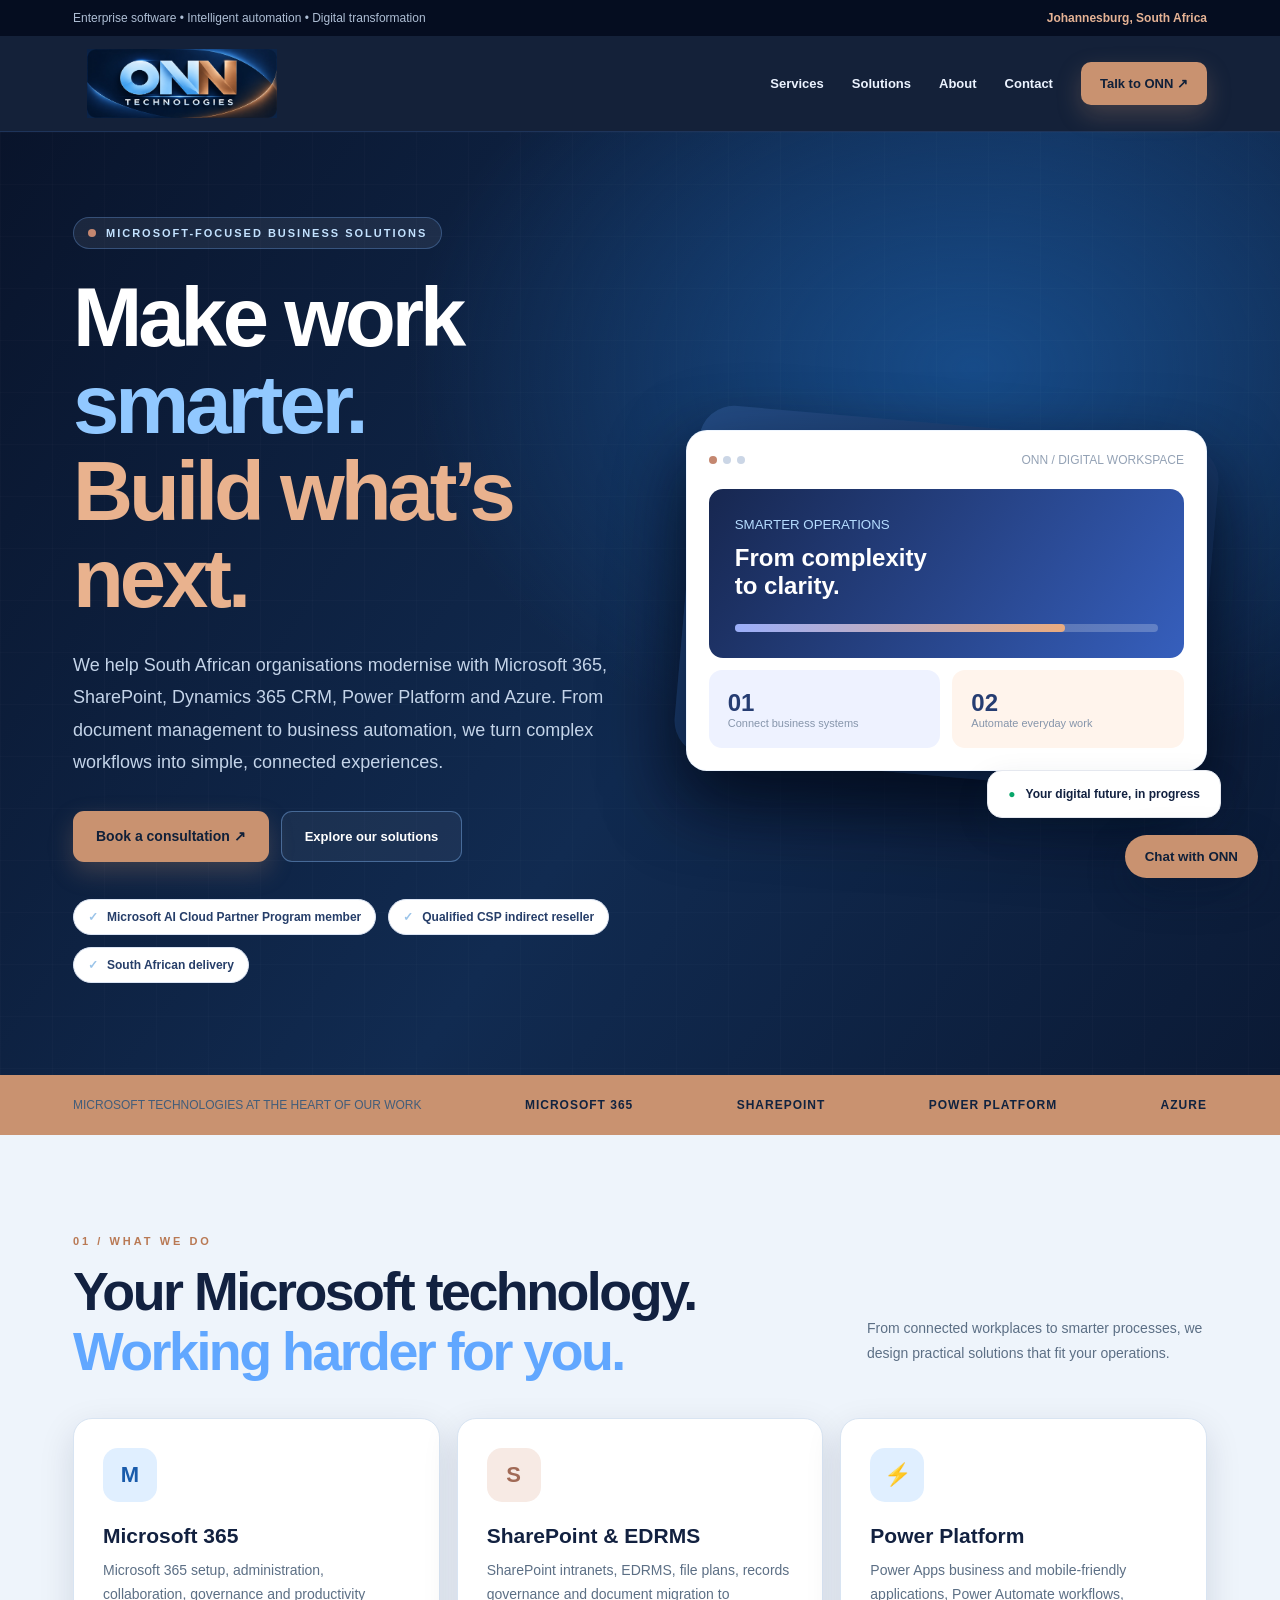
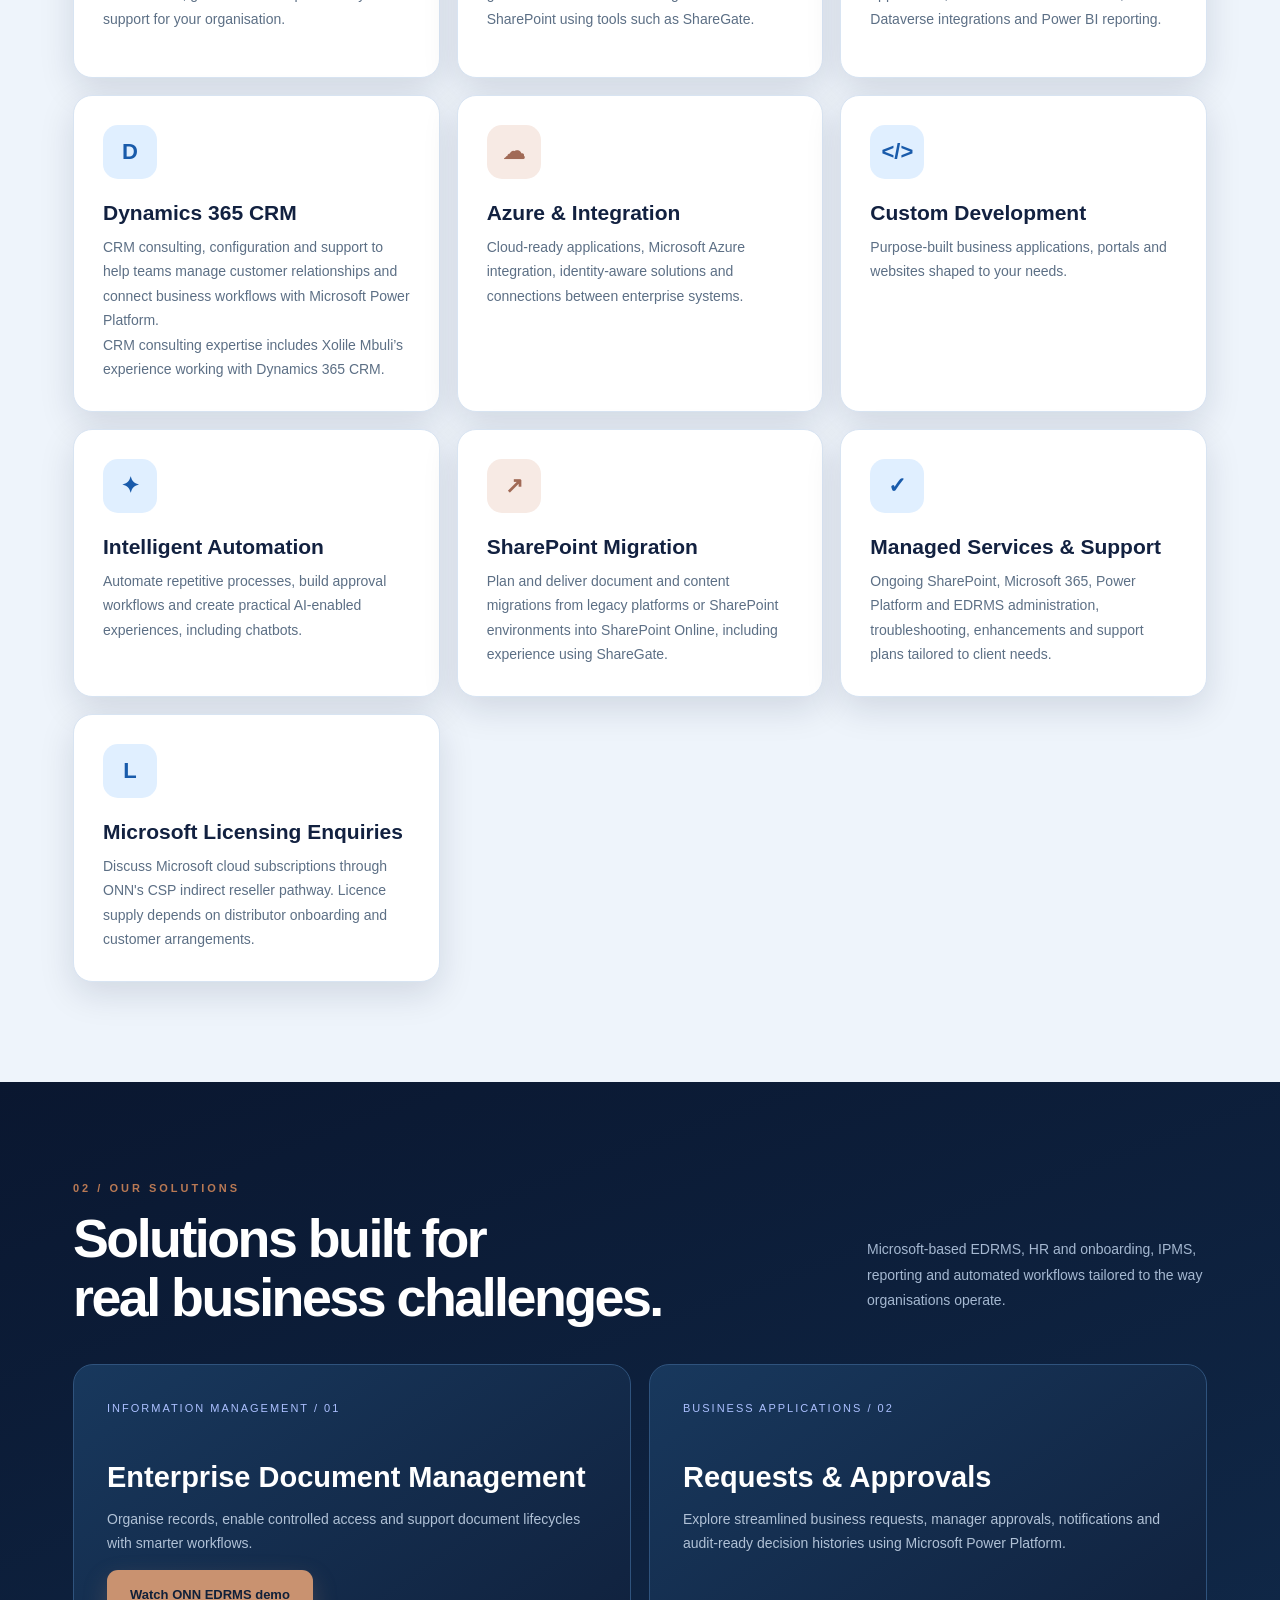
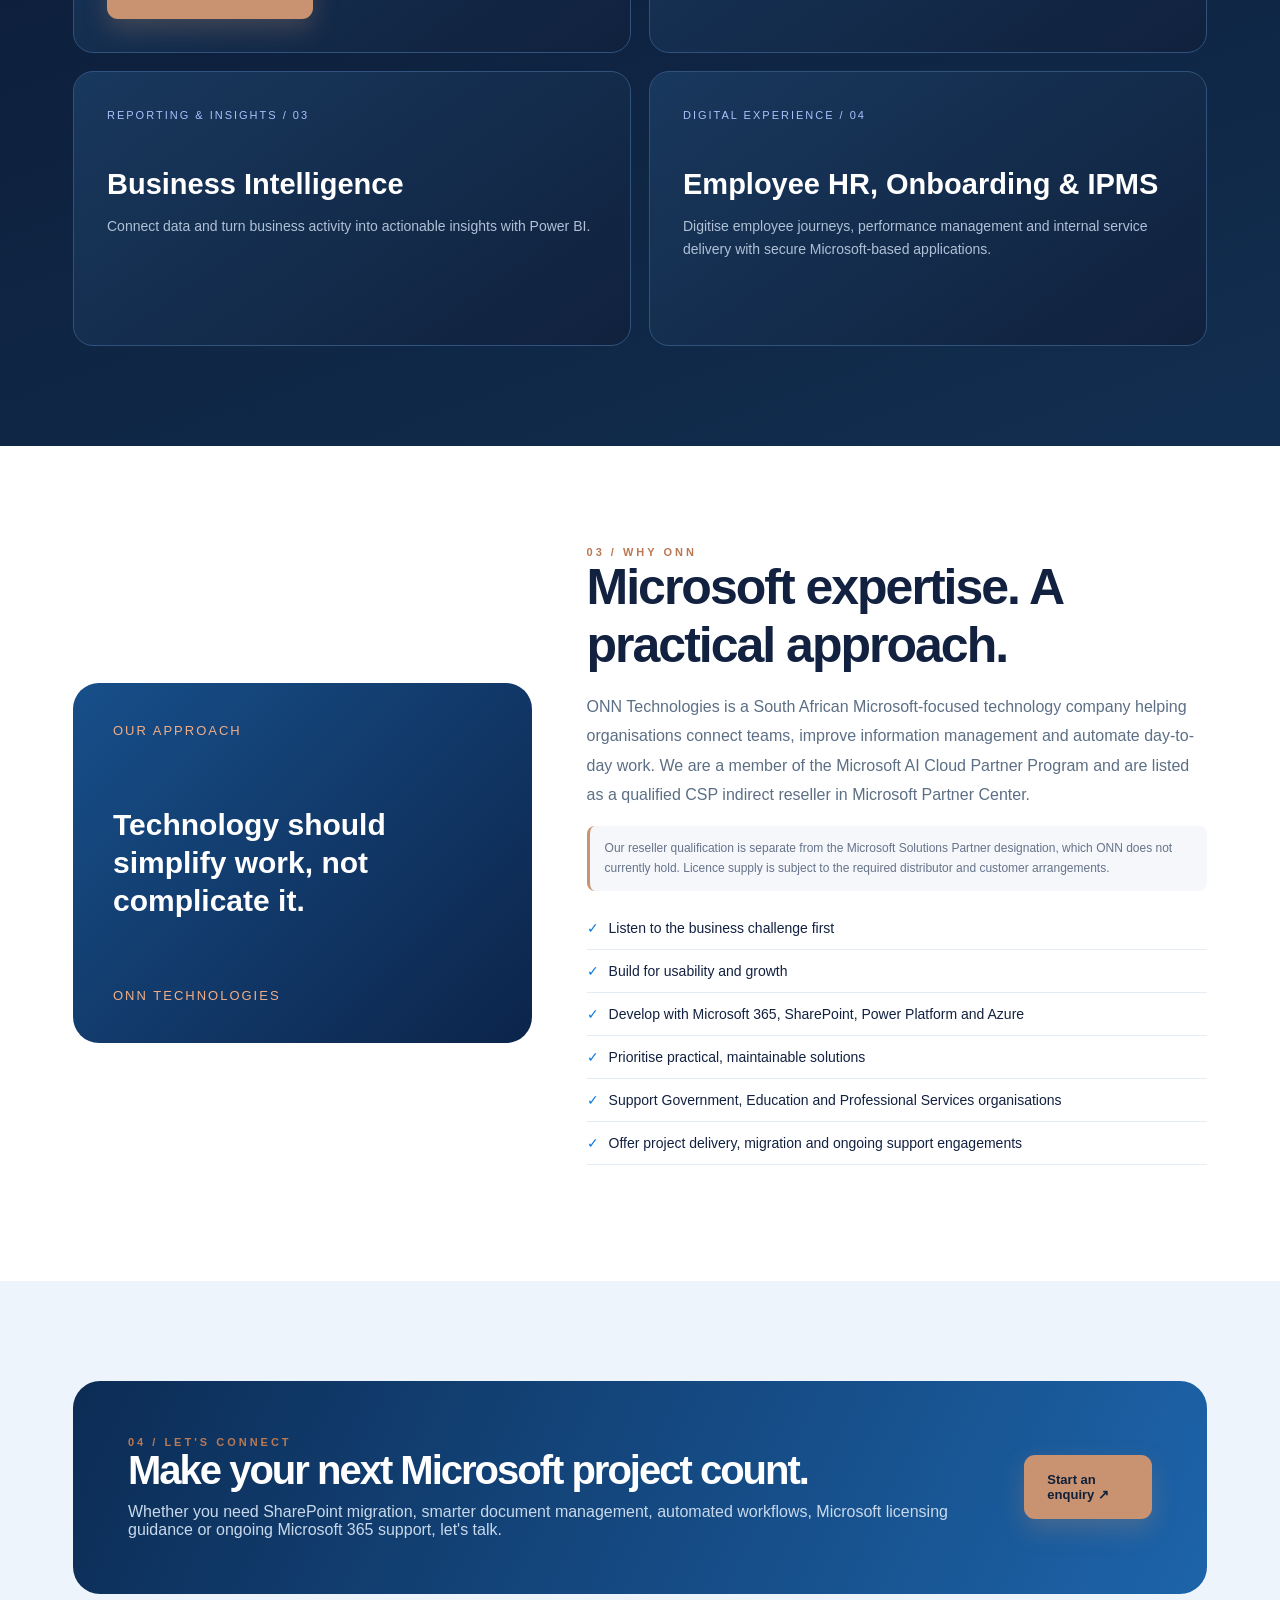
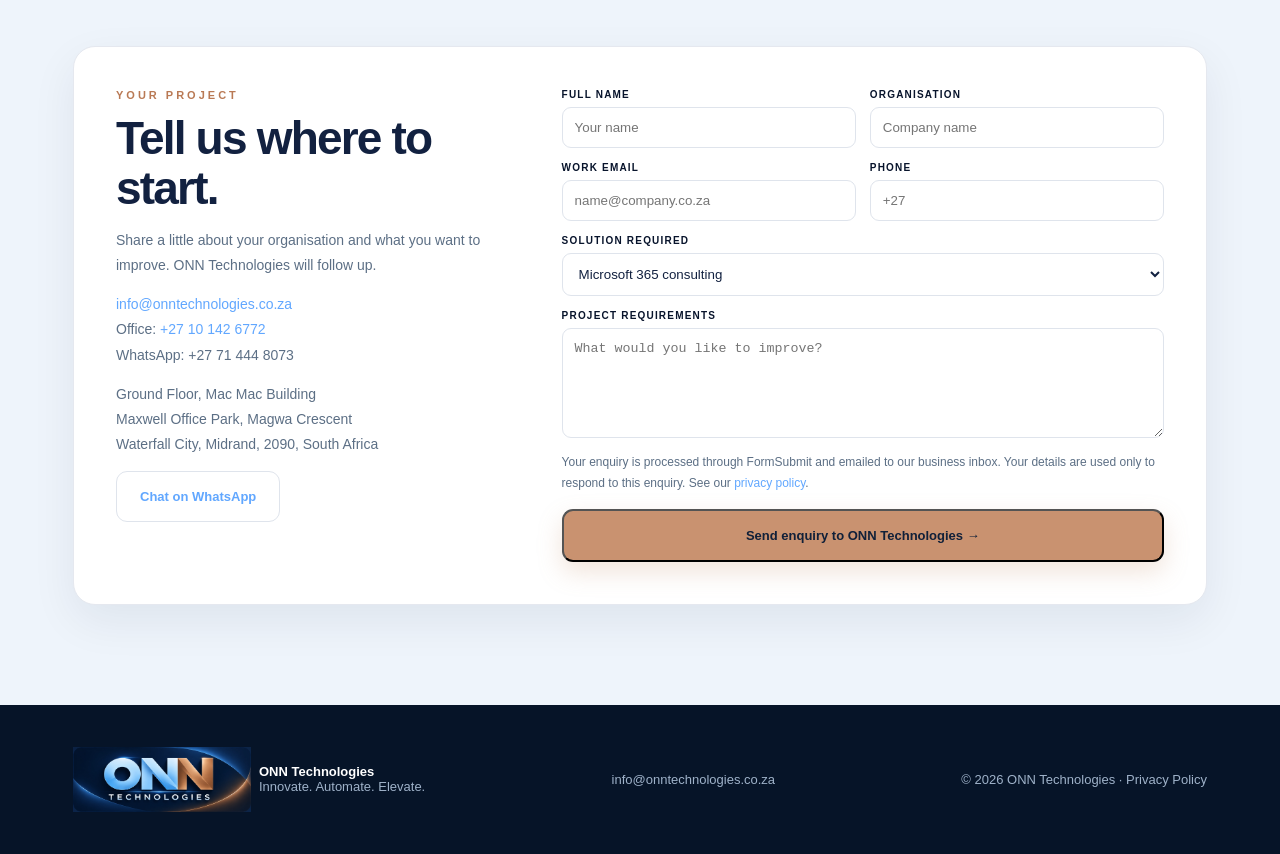
==== commit 4885ff3f: "Update office contact details and add WhatsApp button" ====
--- a/index.html
+++ b/index.html
@@ -156,7 +156,7 @@
 @media(max-width:720px){.onn-logo-image{width:166px}.footer-identity .onn-logo-image{width:166px}}
  .partner-note{font-size:12px!important;line-height:1.7!important;color:#65738a!important;background:#f5f7fb;border-left:3px solid #c99270;border-radius:8px;padding:12px 15px} .trust{gap:12px} .trust span{display:inline-flex;align-items:center;background:#fff;border:1px solid #dbe4f3;border-radius:100px;padding:10px 14px;color:#263e69;font-weight:700} .trust span:before{margin-right:9px} .hero .btn-primary{font-size:14px} @media(max-width:600px){.trust span{font-size:11px}} </style><link rel="stylesheet" href="./chatbot.css?v=20261023-1"></head><body><div class="bar"><div class="wrap"><span>Enterprise software • Intelligent automation • Digital transformation</span><span><strong>Johannesburg, South Africa</strong></span></div></div><header class="nav"><div class="wrap navin"><a class="brand" href="#home"><img class="onn-logo-image" src="./onn-logo-brand.webp" alt="ONN Technologies"></a><button aria-label="Open menu" aria-expanded="false" aria-controls="links" class="menu" id="menu">☰</button><div class="navlinks" id="links"><a href="#services">Services</a><a href="#solutions">Solutions</a><a href="#about">About</a><a href="#contact">Contact</a><a class="call" href="#contact">Talk to ONN ↗</a></div></div></header><main><section class="hero" id="home"><div class="wrap heroin"><div><span class="tag">MICROSOFT-FOCUSED BUSINESS SOLUTIONS</span><h1>Make work <span>smarter.</span><br/><em>Build what’s next.</em></h1><p class="lead">We help South African organisations modernise with Microsoft 365, SharePoint, Dynamics 365 CRM, Power Platform and Azure. From document management to business automation, we turn complex workflows into simple, connected experiences.</p><div class="buttons"><a class="btn btn-primary" href="#contact">Book a consultation ↗</a><a class="btn btn-outline" href="#solutions">Explore our solutions</a></div><div class="trust"><span>Microsoft AI Cloud Partner Program member</span><span>Qualified CSP indirect reseller</span><span>South African delivery</span></div></div><div class="art"><div class="dashboard"><div class="dashbar"><div class="dots"><i></i><i></i><i></i></div>ONN / DIGITAL WORKSPACE</div><div class="dashhero"><small>SMARTER OPERATIONS</small><h3>From complexity<br/>to clarity.</h3><div class="track"></div></div><div class="stats"><div class="stat"><strong>01</strong><span>Connect business systems</span></div><div class="stat"><strong>02</strong><span>Automate everyday work</span></div></div></div><div class="float"><b>●</b> Your digital future, in progress</div></div></div></section><div class="ribbon"><div class="wrap ribbonin"><p>MICROSOFT TECHNOLOGIES AT THE HEART OF OUR WORK</p><b>MICROSOFT 365</b><b>SHAREPOINT</b><b>POWER PLATFORM</b><b>AZURE</b></div></div><section class="section light" id="services"><div class="wrap"><div class="sectionlabel">01 / WHAT WE DO</div><div class="heading"><h2>Your Microsoft technology. <em>Working harder for you.</em></h2><p>From connected workplaces to smarter processes, we design practical solutions that fit your operations.</p></div><div class="cards"><article class="card"><div class="ico">M</div><h3>Microsoft 365</h3><p>Microsoft 365 setup, administration, collaboration, governance and productivity support for your organisation.</p></article><article class="card"><div class="ico">S</div><h3>SharePoint &amp; EDRMS</h3><p>SharePoint intranets, EDRMS, file plans, records governance and document migration to SharePoint using tools such as ShareGate.</p></article><article class="card"><div class="ico">⚡</div><h3>Power Platform</h3><p>Power Apps business and mobile-friendly applications, Power Automate workflows, Dataverse integrations and Power BI reporting.</p></article><article class="card"><div class="ico">D</div><h3>Dynamics 365 CRM</h3><p>CRM consulting, configuration and support to help teams manage customer relationships and connect business workflows with Microsoft Power Platform.</p><p>CRM consulting expertise includes Xolile Mbuli’s experience working with Dynamics 365 CRM.</p></article><article class="card"><div class="ico">☁</div><h3>Azure &amp; Integration</h3><p>Cloud-ready applications, Microsoft Azure integration, identity-aware solutions and connections between enterprise systems.</p></article><article class="card"><div class="ico">&lt;/&gt;</div><h3>Custom Development</h3><p>Purpose-built business applications, portals and websites shaped to your needs.</p></article><article class="card"><div class="ico">✦</div><h3>Intelligent Automation</h3><p>Automate repetitive processes, build approval workflows and create practical AI-enabled experiences, including chatbots.</p></article><article class="card"><div class="ico">↗</div><h3>SharePoint Migration</h3><p>Plan and deliver document and content migrations from legacy platforms or SharePoint environments into SharePoint Online, including experience using ShareGate.</p></article><article class="card"><div class="ico">✓</div><h3>Managed Services &amp; Support</h3><p>Ongoing SharePoint, Microsoft 365, Power Platform and EDRMS administration, troubleshooting, enhancements and support plans tailored to client needs.</p></article><article class="card"><div class="ico">L</div><h3>Microsoft Licensing Enquiries</h3><p>Discuss Microsoft cloud subscriptions through ONN's CSP indirect reseller pathway. Licence supply depends on distributor onboarding and customer arrangements.</p></article></div></div></section><section class="section dark" id="solutions"><div class="wrap"><div class="sectionlabel">02 / OUR SOLUTIONS</div><div class="heading"><h2>Solutions built for <br/>real business challenges.</h2><p>Microsoft-based EDRMS, HR and onboarding, IPMS, reporting and automated workflows tailored to the way organisations operate.</p></div><div class="solutiongrid"><div class="solution"><small>INFORMATION MANAGEMENT / 01</small><h3>Enterprise Document Management</h3><p>Organise records, enable controlled access and support document lifecycles with smarter workflows.</p><a class="btn btn-primary" href="https://www.linkedin.com/feed/update/urn:li:activity:7519471505211170816" target="_blank" rel="noopener noreferrer" aria-label="Watch ONN EDRMS demo on LinkedIn (opens in a new tab)">Watch ONN EDRMS demo</a></div><div class="solution"><small>BUSINESS APPLICATIONS / 02</small><h3>Requests &amp; Approvals</h3><p>Explore streamlined business requests, manager approvals, notifications and audit-ready decision histories using Microsoft Power Platform.</p></div><div class="solution"><small>REPORTING &amp; INSIGHTS / 03</small><h3>Business Intelligence</h3><p>Connect data and turn business activity into actionable insights with Power BI.</p></div><div class="solution"><small>DIGITAL EXPERIENCE / 04</small><h3>Employee HR, Onboarding &amp; IPMS</h3><p>Digitise employee journeys, performance management and internal service delivery with secure Microsoft-based applications.</p></div></div></div></section><section class="section" id="about"><div class="wrap aboutgrid"><div class="quote"><span>OUR APPROACH</span><strong>Technology should simplify work, not complicate it.</strong><span>ONN TECHNOLOGIES</span></div><div><div class="sectionlabel">03 / WHY ONN</div><h2>Microsoft expertise. A practical approach.</h2><p>ONN Technologies is a South African Microsoft-focused technology company helping organisations connect teams, improve information management and automate day-to-day work. We are a member of the Microsoft AI Cloud Partner Program and are listed as a qualified CSP indirect reseller in Microsoft Partner Center.</p><p class="partner-note">Our reseller qualification is separate from the Microsoft Solutions Partner designation, which ONN does not currently hold. Licence supply is subject to the required distributor and customer arrangements.</p><ul class="points"><li>Listen to the business challenge first</li><li>Build for usability and growth</li><li>Develop with Microsoft 365, SharePoint, Power Platform and Azure</li><li>Prioritise practical, maintainable solutions</li><li>Support Government, Education and Professional Services organisations</li><li>Offer project delivery, migration and ongoing support engagements</li></ul></div></div></section><section class="section light" id="contact"><div class="wrap">
 <div class="cta"><div><div class="sectionlabel">04 / LET'S CONNECT</div><h2>Make your next Microsoft project count.</h2><p>Whether you need SharePoint migration, smarter document management, automated workflows, Microsoft licensing guidance or ongoing Microsoft 365 support, let's talk.</p></div><a class="btn btn-primary" href="#enquiryForm">Start an enquiry ↗</a></div>
-<div class="live-contact"><div><div class="sectionlabel">YOUR PROJECT</div><h2>Tell us where to start.</h2><p>Share a little about your organisation and what you want to improve. ONN Technologies will follow up.</p><p><a href="mailto:info@onntechnologies.co.za">info@onntechnologies.co.za</a><br>Johannesburg, South Africa</p></div>
+<div class="live-contact"><div><div class="sectionlabel">YOUR PROJECT</div><h2>Tell us where to start.</h2><p>Share a little about your organisation and what you want to improve. ONN Technologies will follow up.</p><p><a href="mailto:info@onntechnologies.co.za">info@onntechnologies.co.za</a><br>Office: <a href="tel:+27101426772">+27 10 142 6772</a><br>WhatsApp: +27 71 444 8073</p><p>Ground Floor, Mac Mac Building<br>Maxwell Office Park, Magwa Crescent<br>Waterfall City, Midrand, 2090, South Africa</p><a class="btn btn-outline" href="https://wa.me/27714448073">Chat on WhatsApp</a></div>
 <form id="contactForm" class="contact-form" action="https://formsubmit.co/ajax/info@onntechnologies.co.za" method="POST"><input type="hidden" name="_subject" value="New ONN Technologies website enquiry"><input type="hidden" name="_template" value="table"><input type="hidden" name="_captcha" value="false"><input type="text" name="_honey" aria-hidden="true" style="display:none" tabindex="-1" autocomplete="off">
 <div class="field"><label for="name">FULL NAME</label><input id="name" name="name" required placeholder="Your name"></div><div class="field"><label for="company">ORGANISATION</label><input id="company" name="company" placeholder="Company name"></div>
 <div class="field"><label for="email">WORK EMAIL</label><input id="email" name="email" required type="email" placeholder="name@company.co.za"></div><div class="field"><label for="phone">PHONE</label><input id="phone" name="phone" placeholder="+27"></div>
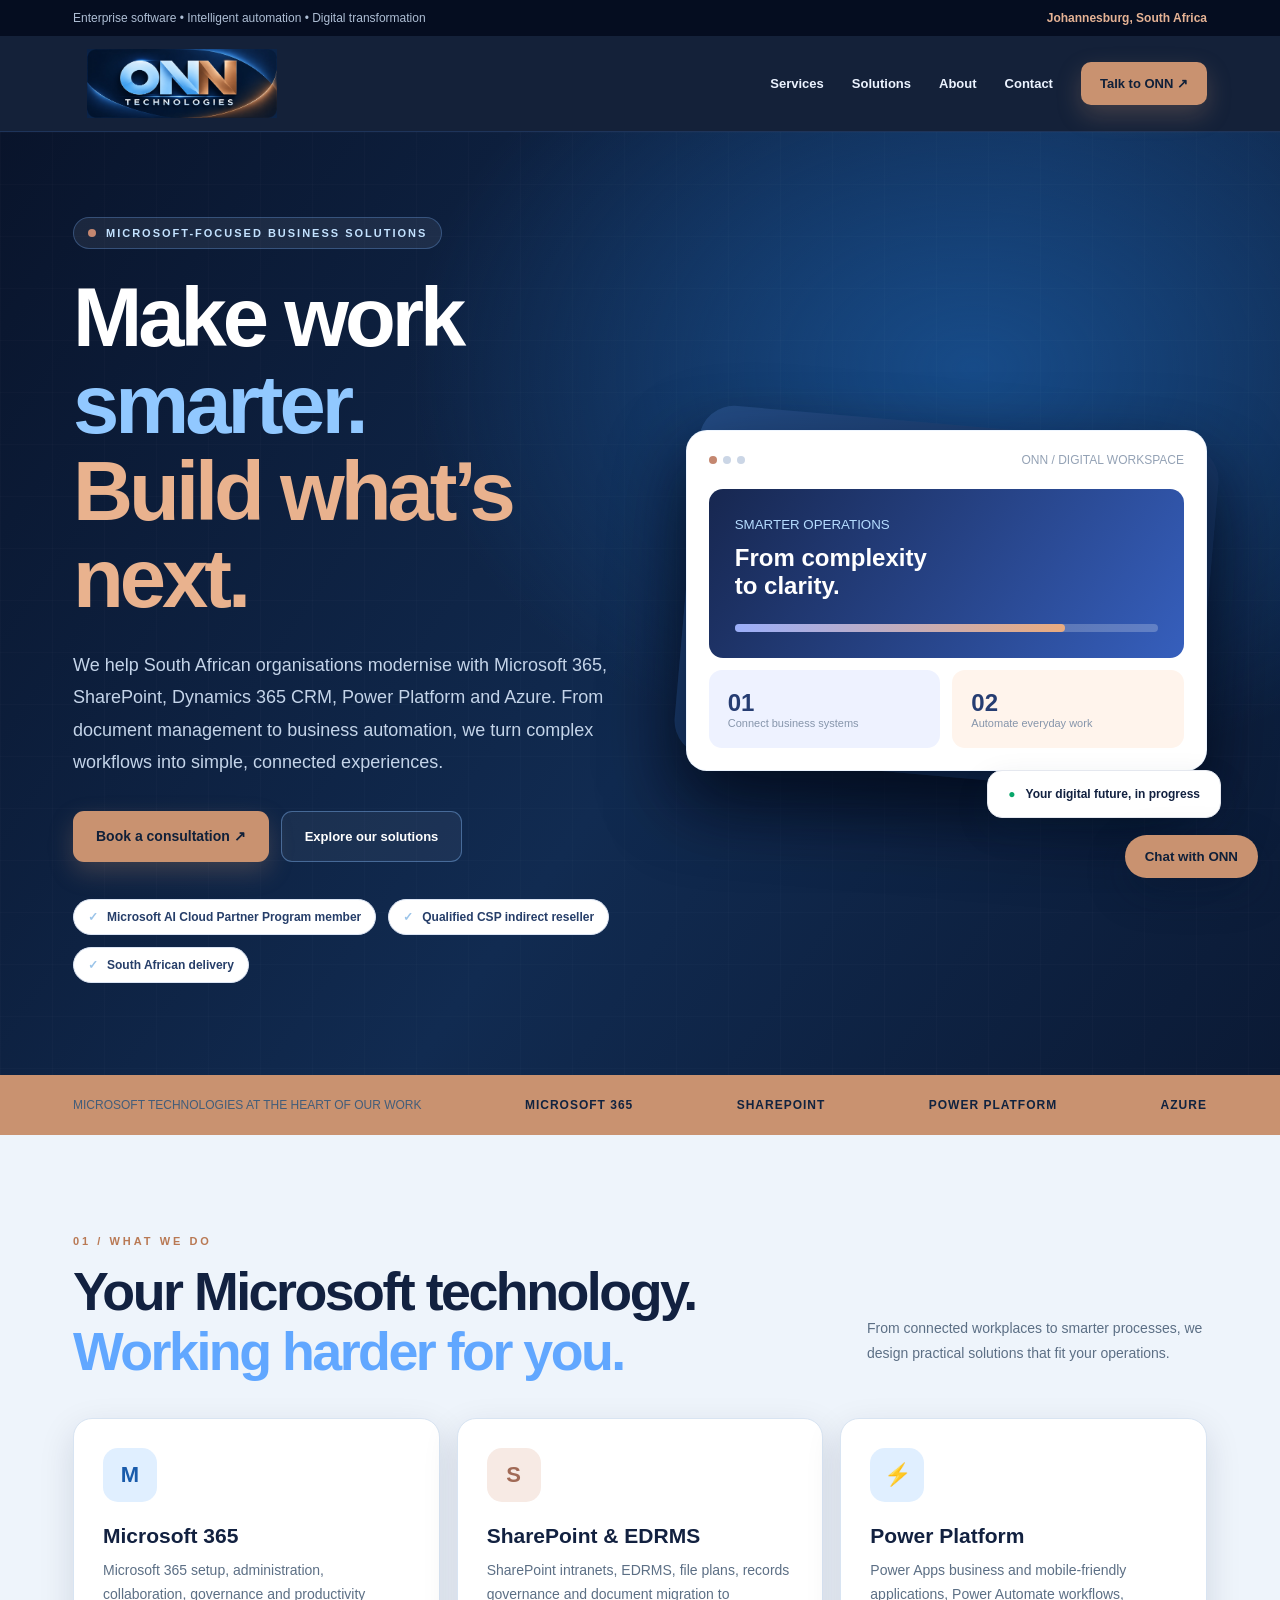
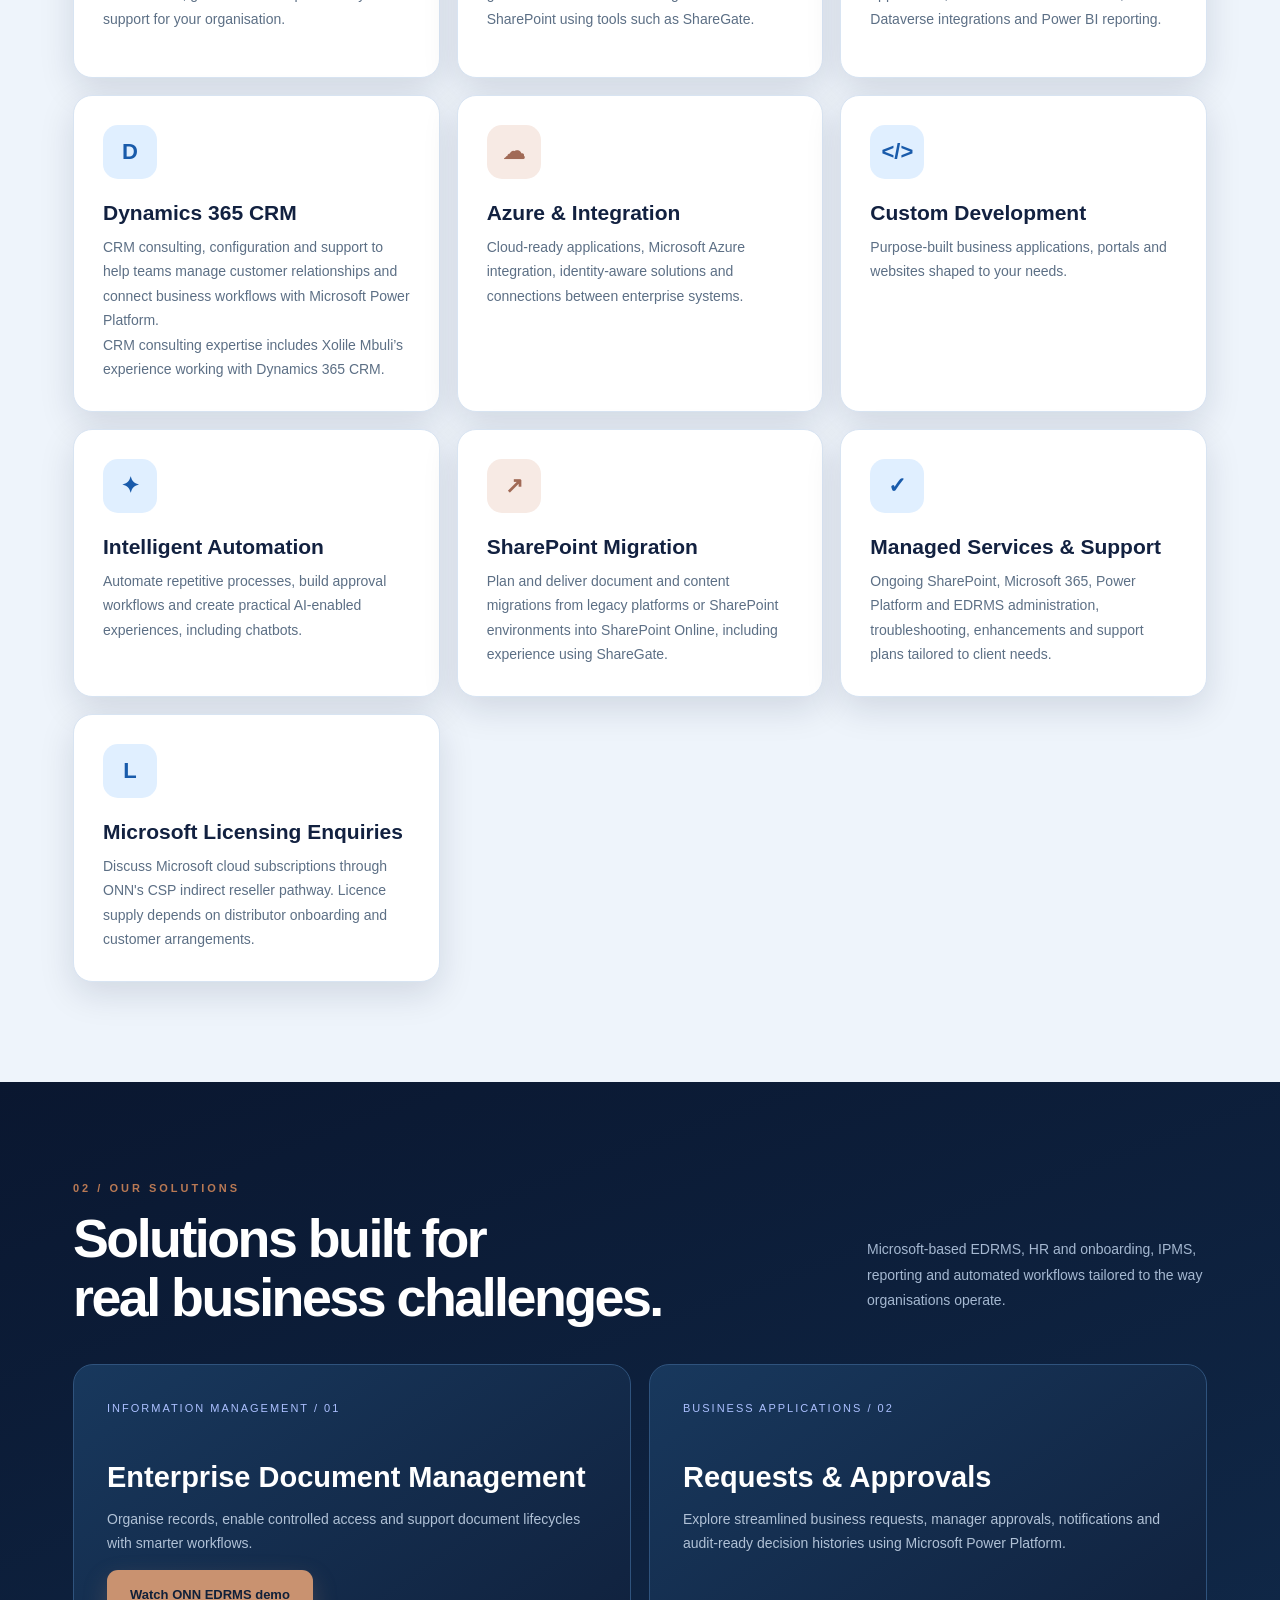
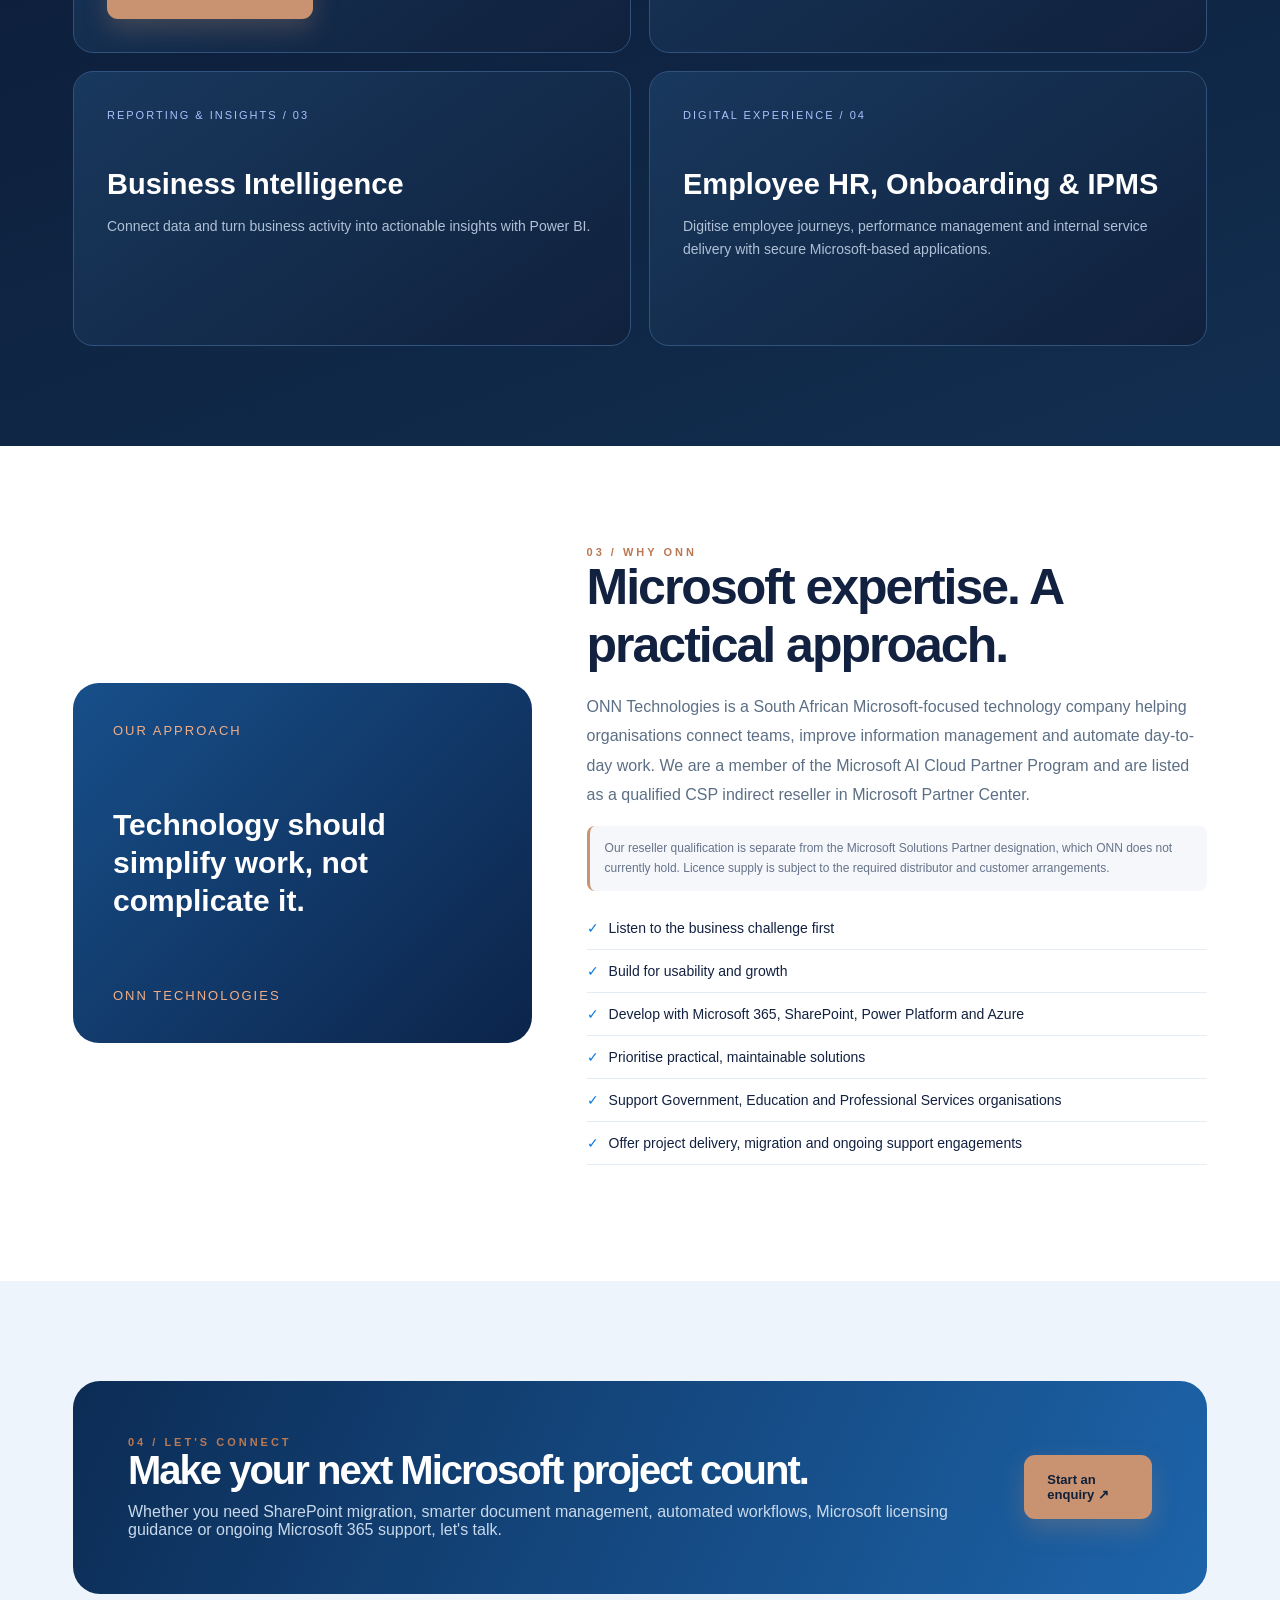
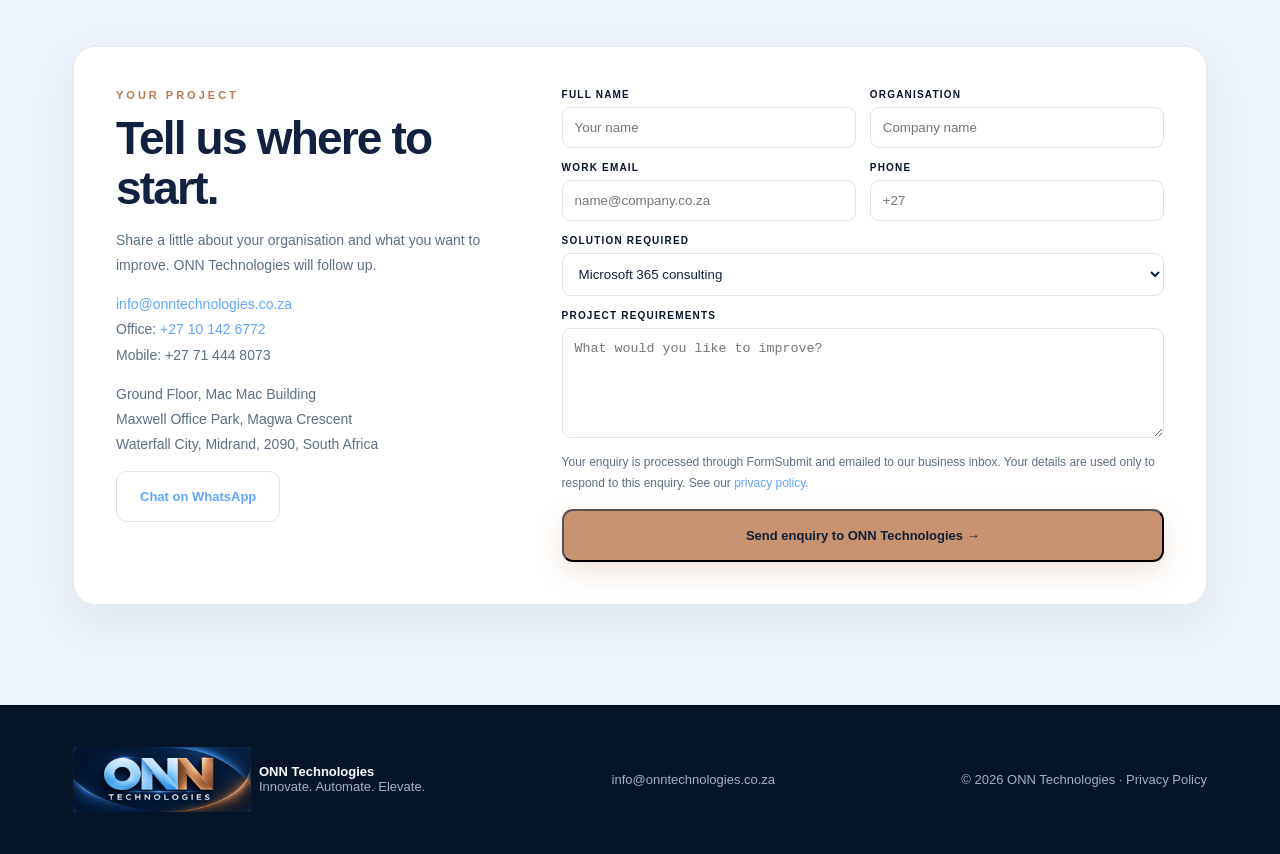
==== commit fbe6a670: "Label business contact number as Mobile" ====
--- a/index.html
+++ b/index.html
@@ -156,7 +156,7 @@
 @media(max-width:720px){.onn-logo-image{width:166px}.footer-identity .onn-logo-image{width:166px}}
  .partner-note{font-size:12px!important;line-height:1.7!important;color:#65738a!important;background:#f5f7fb;border-left:3px solid #c99270;border-radius:8px;padding:12px 15px} .trust{gap:12px} .trust span{display:inline-flex;align-items:center;background:#fff;border:1px solid #dbe4f3;border-radius:100px;padding:10px 14px;color:#263e69;font-weight:700} .trust span:before{margin-right:9px} .hero .btn-primary{font-size:14px} @media(max-width:600px){.trust span{font-size:11px}} </style><link rel="stylesheet" href="./chatbot.css?v=20261023-1"></head><body><div class="bar"><div class="wrap"><span>Enterprise software • Intelligent automation • Digital transformation</span><span><strong>Johannesburg, South Africa</strong></span></div></div><header class="nav"><div class="wrap navin"><a class="brand" href="#home"><img class="onn-logo-image" src="./onn-logo-brand.webp" alt="ONN Technologies"></a><button aria-label="Open menu" aria-expanded="false" aria-controls="links" class="menu" id="menu">☰</button><div class="navlinks" id="links"><a href="#services">Services</a><a href="#solutions">Solutions</a><a href="#about">About</a><a href="#contact">Contact</a><a class="call" href="#contact">Talk to ONN ↗</a></div></div></header><main><section class="hero" id="home"><div class="wrap heroin"><div><span class="tag">MICROSOFT-FOCUSED BUSINESS SOLUTIONS</span><h1>Make work <span>smarter.</span><br/><em>Build what’s next.</em></h1><p class="lead">We help South African organisations modernise with Microsoft 365, SharePoint, Dynamics 365 CRM, Power Platform and Azure. From document management to business automation, we turn complex workflows into simple, connected experiences.</p><div class="buttons"><a class="btn btn-primary" href="#contact">Book a consultation ↗</a><a class="btn btn-outline" href="#solutions">Explore our solutions</a></div><div class="trust"><span>Microsoft AI Cloud Partner Program member</span><span>Qualified CSP indirect reseller</span><span>South African delivery</span></div></div><div class="art"><div class="dashboard"><div class="dashbar"><div class="dots"><i></i><i></i><i></i></div>ONN / DIGITAL WORKSPACE</div><div class="dashhero"><small>SMARTER OPERATIONS</small><h3>From complexity<br/>to clarity.</h3><div class="track"></div></div><div class="stats"><div class="stat"><strong>01</strong><span>Connect business systems</span></div><div class="stat"><strong>02</strong><span>Automate everyday work</span></div></div></div><div class="float"><b>●</b> Your digital future, in progress</div></div></div></section><div class="ribbon"><div class="wrap ribbonin"><p>MICROSOFT TECHNOLOGIES AT THE HEART OF OUR WORK</p><b>MICROSOFT 365</b><b>SHAREPOINT</b><b>POWER PLATFORM</b><b>AZURE</b></div></div><section class="section light" id="services"><div class="wrap"><div class="sectionlabel">01 / WHAT WE DO</div><div class="heading"><h2>Your Microsoft technology. <em>Working harder for you.</em></h2><p>From connected workplaces to smarter processes, we design practical solutions that fit your operations.</p></div><div class="cards"><article class="card"><div class="ico">M</div><h3>Microsoft 365</h3><p>Microsoft 365 setup, administration, collaboration, governance and productivity support for your organisation.</p></article><article class="card"><div class="ico">S</div><h3>SharePoint &amp; EDRMS</h3><p>SharePoint intranets, EDRMS, file plans, records governance and document migration to SharePoint using tools such as ShareGate.</p></article><article class="card"><div class="ico">⚡</div><h3>Power Platform</h3><p>Power Apps business and mobile-friendly applications, Power Automate workflows, Dataverse integrations and Power BI reporting.</p></article><article class="card"><div class="ico">D</div><h3>Dynamics 365 CRM</h3><p>CRM consulting, configuration and support to help teams manage customer relationships and connect business workflows with Microsoft Power Platform.</p><p>CRM consulting expertise includes Xolile Mbuli’s experience working with Dynamics 365 CRM.</p></article><article class="card"><div class="ico">☁</div><h3>Azure &amp; Integration</h3><p>Cloud-ready applications, Microsoft Azure integration, identity-aware solutions and connections between enterprise systems.</p></article><article class="card"><div class="ico">&lt;/&gt;</div><h3>Custom Development</h3><p>Purpose-built business applications, portals and websites shaped to your needs.</p></article><article class="card"><div class="ico">✦</div><h3>Intelligent Automation</h3><p>Automate repetitive processes, build approval workflows and create practical AI-enabled experiences, including chatbots.</p></article><article class="card"><div class="ico">↗</div><h3>SharePoint Migration</h3><p>Plan and deliver document and content migrations from legacy platforms or SharePoint environments into SharePoint Online, including experience using ShareGate.</p></article><article class="card"><div class="ico">✓</div><h3>Managed Services &amp; Support</h3><p>Ongoing SharePoint, Microsoft 365, Power Platform and EDRMS administration, troubleshooting, enhancements and support plans tailored to client needs.</p></article><article class="card"><div class="ico">L</div><h3>Microsoft Licensing Enquiries</h3><p>Discuss Microsoft cloud subscriptions through ONN's CSP indirect reseller pathway. Licence supply depends on distributor onboarding and customer arrangements.</p></article></div></div></section><section class="section dark" id="solutions"><div class="wrap"><div class="sectionlabel">02 / OUR SOLUTIONS</div><div class="heading"><h2>Solutions built for <br/>real business challenges.</h2><p>Microsoft-based EDRMS, HR and onboarding, IPMS, reporting and automated workflows tailored to the way organisations operate.</p></div><div class="solutiongrid"><div class="solution"><small>INFORMATION MANAGEMENT / 01</small><h3>Enterprise Document Management</h3><p>Organise records, enable controlled access and support document lifecycles with smarter workflows.</p><a class="btn btn-primary" href="https://www.linkedin.com/feed/update/urn:li:activity:7519471505211170816" target="_blank" rel="noopener noreferrer" aria-label="Watch ONN EDRMS demo on LinkedIn (opens in a new tab)">Watch ONN EDRMS demo</a></div><div class="solution"><small>BUSINESS APPLICATIONS / 02</small><h3>Requests &amp; Approvals</h3><p>Explore streamlined business requests, manager approvals, notifications and audit-ready decision histories using Microsoft Power Platform.</p></div><div class="solution"><small>REPORTING &amp; INSIGHTS / 03</small><h3>Business Intelligence</h3><p>Connect data and turn business activity into actionable insights with Power BI.</p></div><div class="solution"><small>DIGITAL EXPERIENCE / 04</small><h3>Employee HR, Onboarding &amp; IPMS</h3><p>Digitise employee journeys, performance management and internal service delivery with secure Microsoft-based applications.</p></div></div></div></section><section class="section" id="about"><div class="wrap aboutgrid"><div class="quote"><span>OUR APPROACH</span><strong>Technology should simplify work, not complicate it.</strong><span>ONN TECHNOLOGIES</span></div><div><div class="sectionlabel">03 / WHY ONN</div><h2>Microsoft expertise. A practical approach.</h2><p>ONN Technologies is a South African Microsoft-focused technology company helping organisations connect teams, improve information management and automate day-to-day work. We are a member of the Microsoft AI Cloud Partner Program and are listed as a qualified CSP indirect reseller in Microsoft Partner Center.</p><p class="partner-note">Our reseller qualification is separate from the Microsoft Solutions Partner designation, which ONN does not currently hold. Licence supply is subject to the required distributor and customer arrangements.</p><ul class="points"><li>Listen to the business challenge first</li><li>Build for usability and growth</li><li>Develop with Microsoft 365, SharePoint, Power Platform and Azure</li><li>Prioritise practical, maintainable solutions</li><li>Support Government, Education and Professional Services organisations</li><li>Offer project delivery, migration and ongoing support engagements</li></ul></div></div></section><section class="section light" id="contact"><div class="wrap">
 <div class="cta"><div><div class="sectionlabel">04 / LET'S CONNECT</div><h2>Make your next Microsoft project count.</h2><p>Whether you need SharePoint migration, smarter document management, automated workflows, Microsoft licensing guidance or ongoing Microsoft 365 support, let's talk.</p></div><a class="btn btn-primary" href="#enquiryForm">Start an enquiry ↗</a></div>
-<div class="live-contact"><div><div class="sectionlabel">YOUR PROJECT</div><h2>Tell us where to start.</h2><p>Share a little about your organisation and what you want to improve. ONN Technologies will follow up.</p><p><a href="mailto:info@onntechnologies.co.za">info@onntechnologies.co.za</a><br>Office: <a href="tel:+27101426772">+27 10 142 6772</a><br>WhatsApp: +27 71 444 8073</p><p>Ground Floor, Mac Mac Building<br>Maxwell Office Park, Magwa Crescent<br>Waterfall City, Midrand, 2090, South Africa</p><a class="btn btn-outline" href="https://wa.me/27714448073">Chat on WhatsApp</a></div>
+<div class="live-contact"><div><div class="sectionlabel">YOUR PROJECT</div><h2>Tell us where to start.</h2><p>Share a little about your organisation and what you want to improve. ONN Technologies will follow up.</p><p><a href="mailto:info@onntechnologies.co.za">info@onntechnologies.co.za</a><br>Office: <a href="tel:+27101426772">+27 10 142 6772</a><br>Mobile: +27 71 444 8073</p><p>Ground Floor, Mac Mac Building<br>Maxwell Office Park, Magwa Crescent<br>Waterfall City, Midrand, 2090, South Africa</p><a class="btn btn-outline" href="https://wa.me/27714448073">Chat on WhatsApp</a></div>
 <form id="contactForm" class="contact-form" action="https://formsubmit.co/ajax/info@onntechnologies.co.za" method="POST"><input type="hidden" name="_subject" value="New ONN Technologies website enquiry"><input type="hidden" name="_template" value="table"><input type="hidden" name="_captcha" value="false"><input type="text" name="_honey" aria-hidden="true" style="display:none" tabindex="-1" autocomplete="off">
 <div class="field"><label for="name">FULL NAME</label><input id="name" name="name" required placeholder="Your name"></div><div class="field"><label for="company">ORGANISATION</label><input id="company" name="company" placeholder="Company name"></div>
 <div class="field"><label for="email">WORK EMAIL</label><input id="email" name="email" required type="email" placeholder="name@company.co.za"></div><div class="field"><label for="phone">PHONE</label><input id="phone" name="phone" placeholder="+27"></div>
